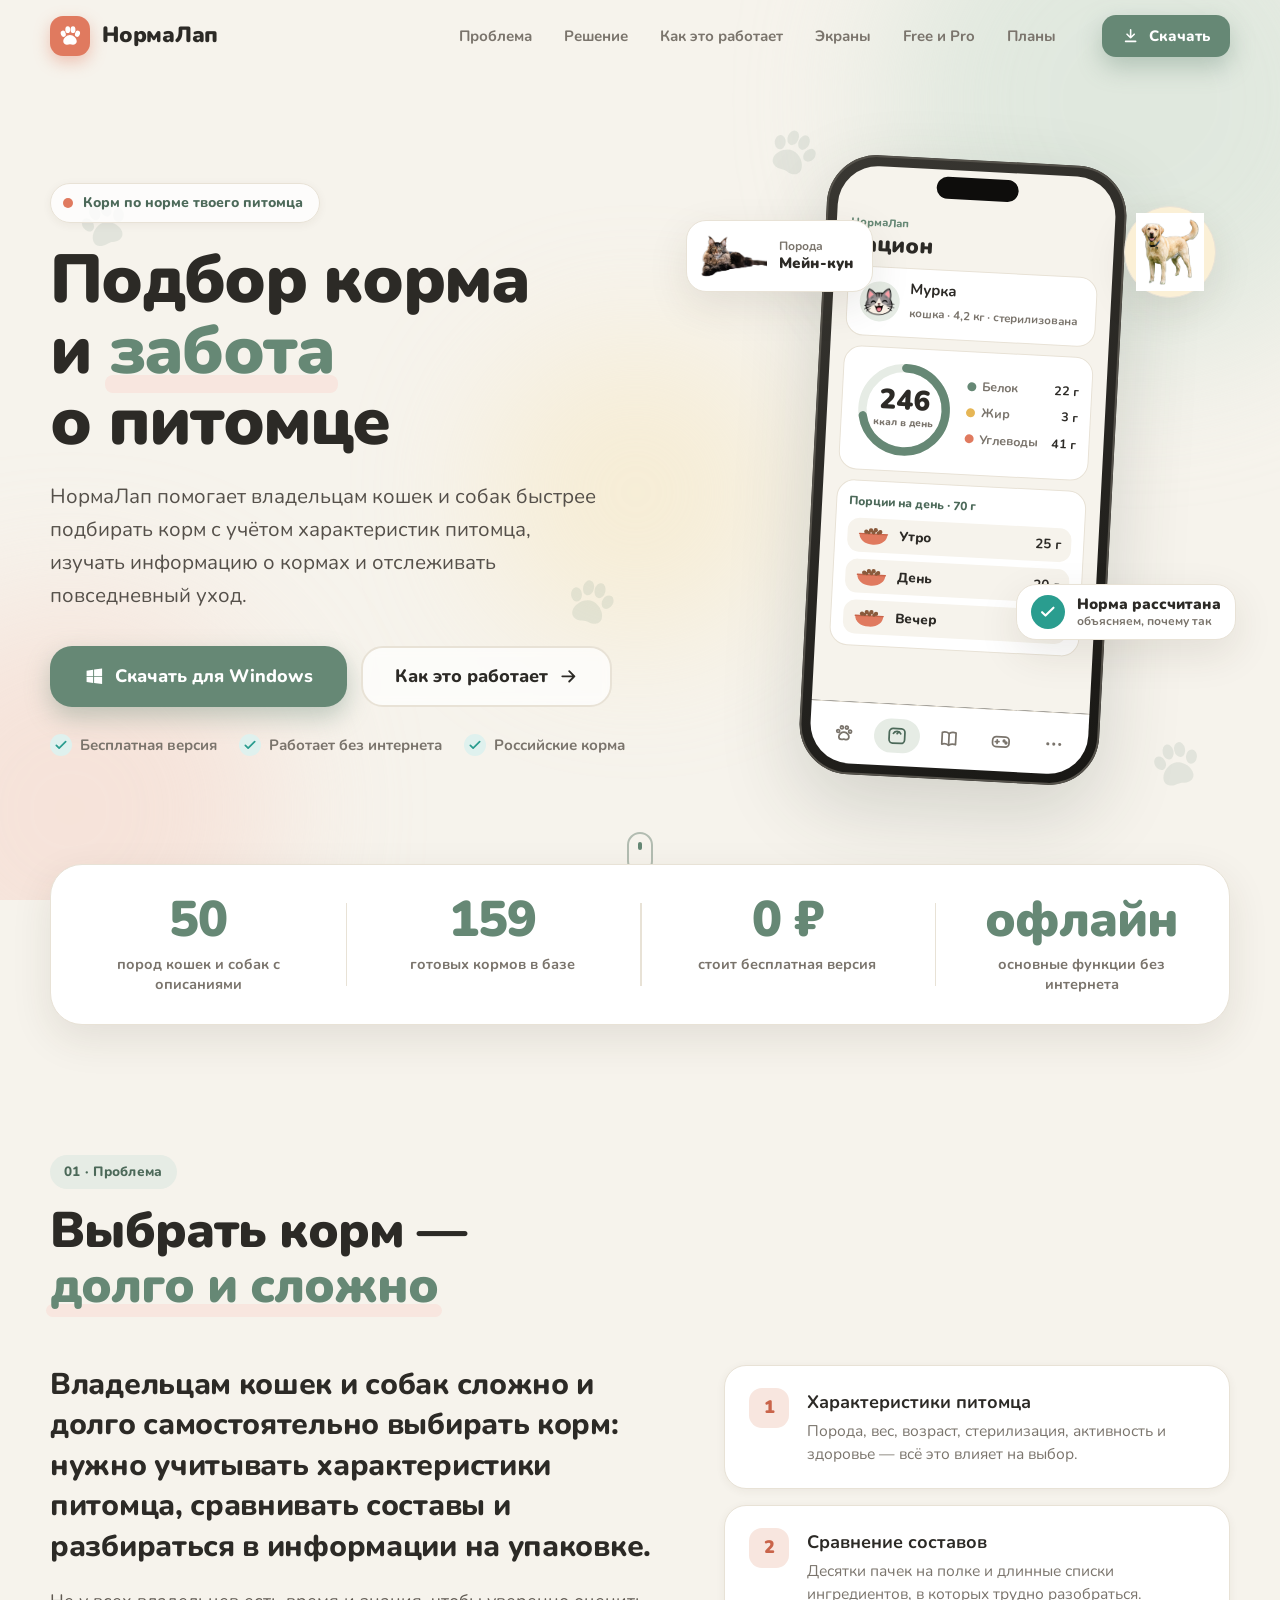
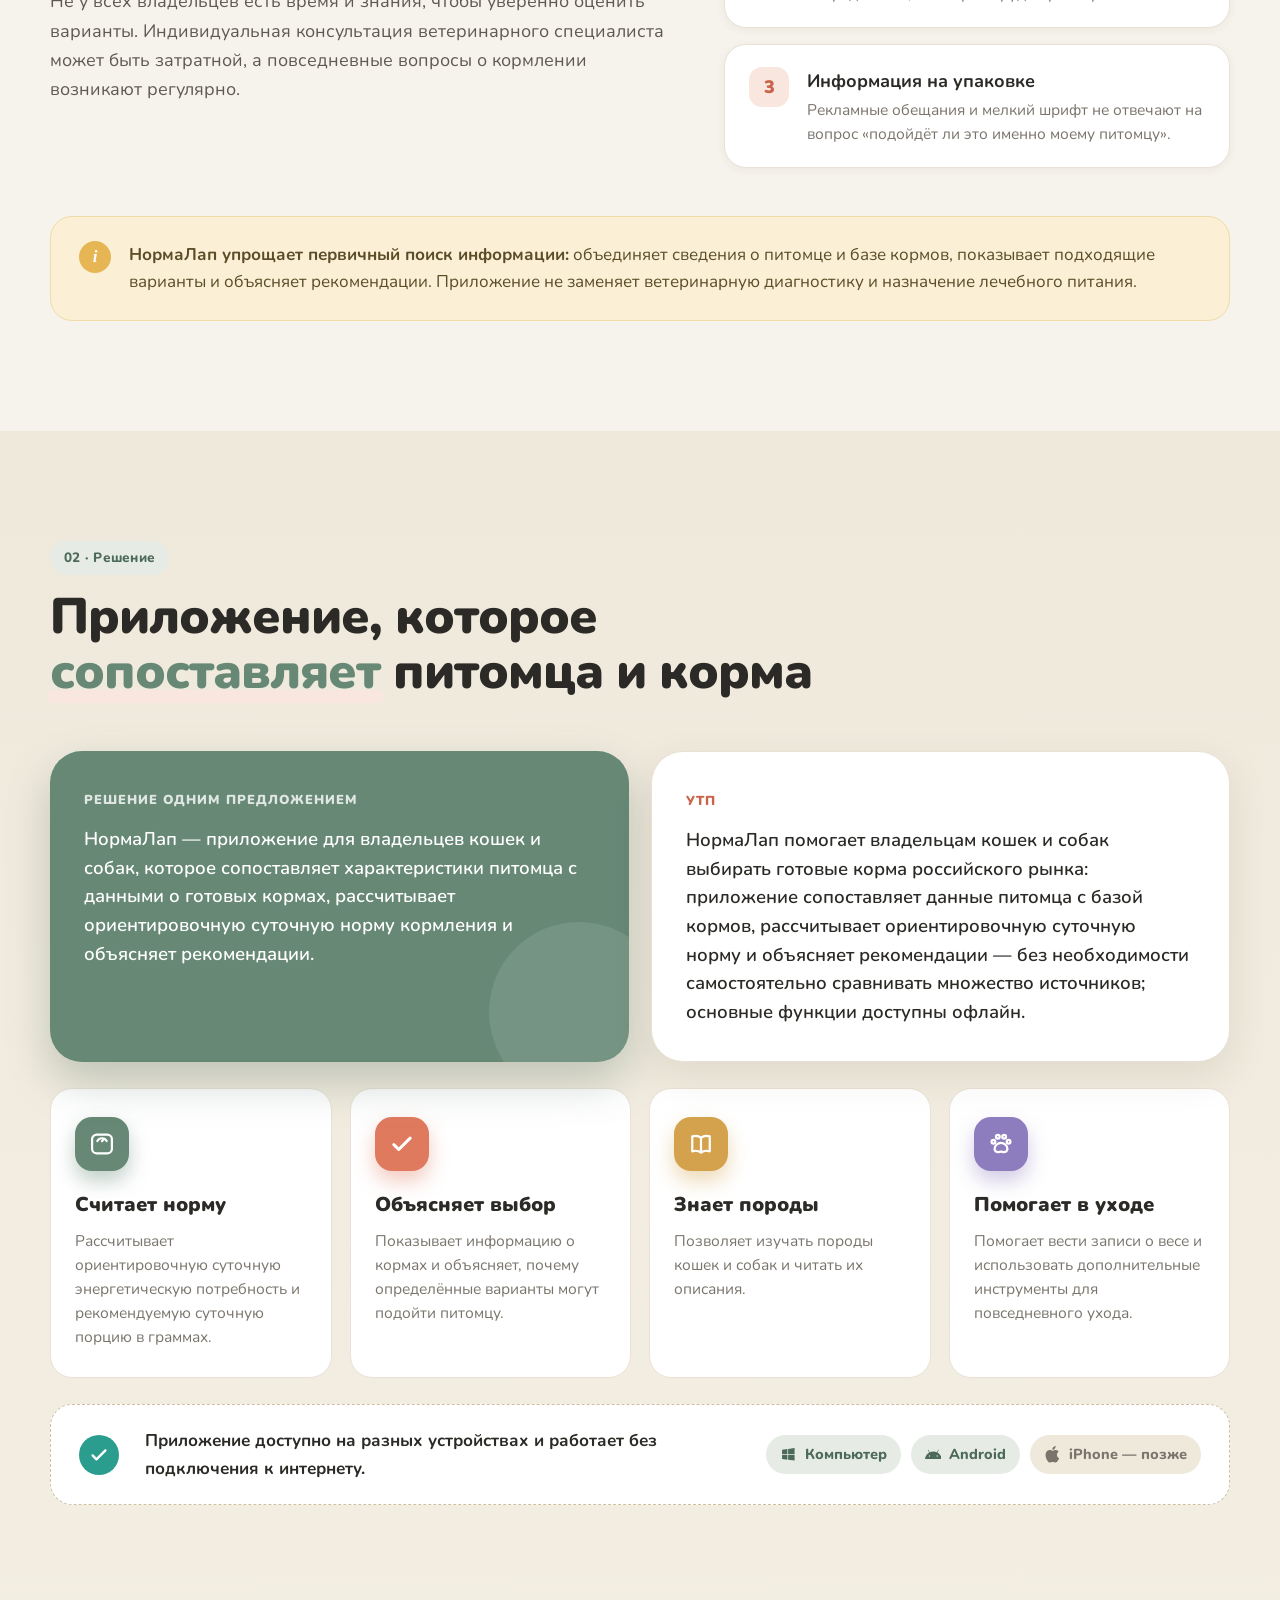
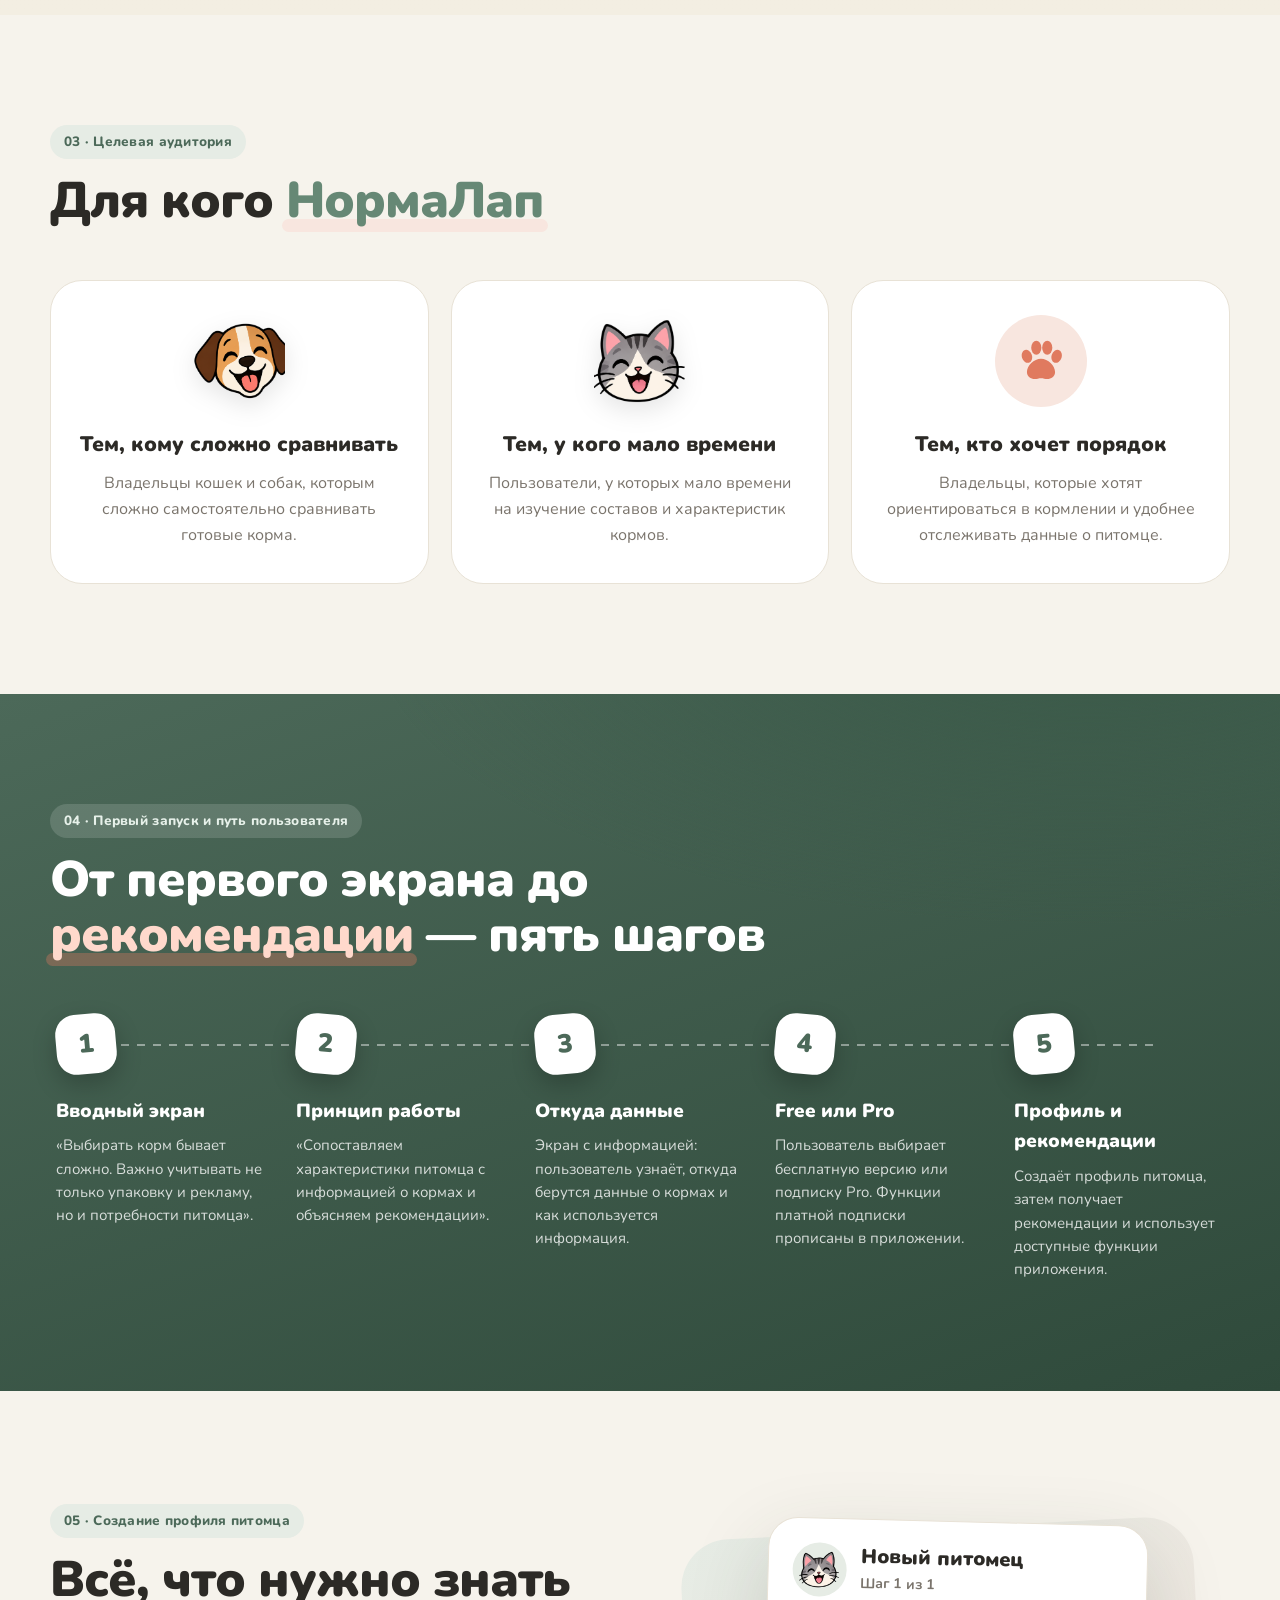
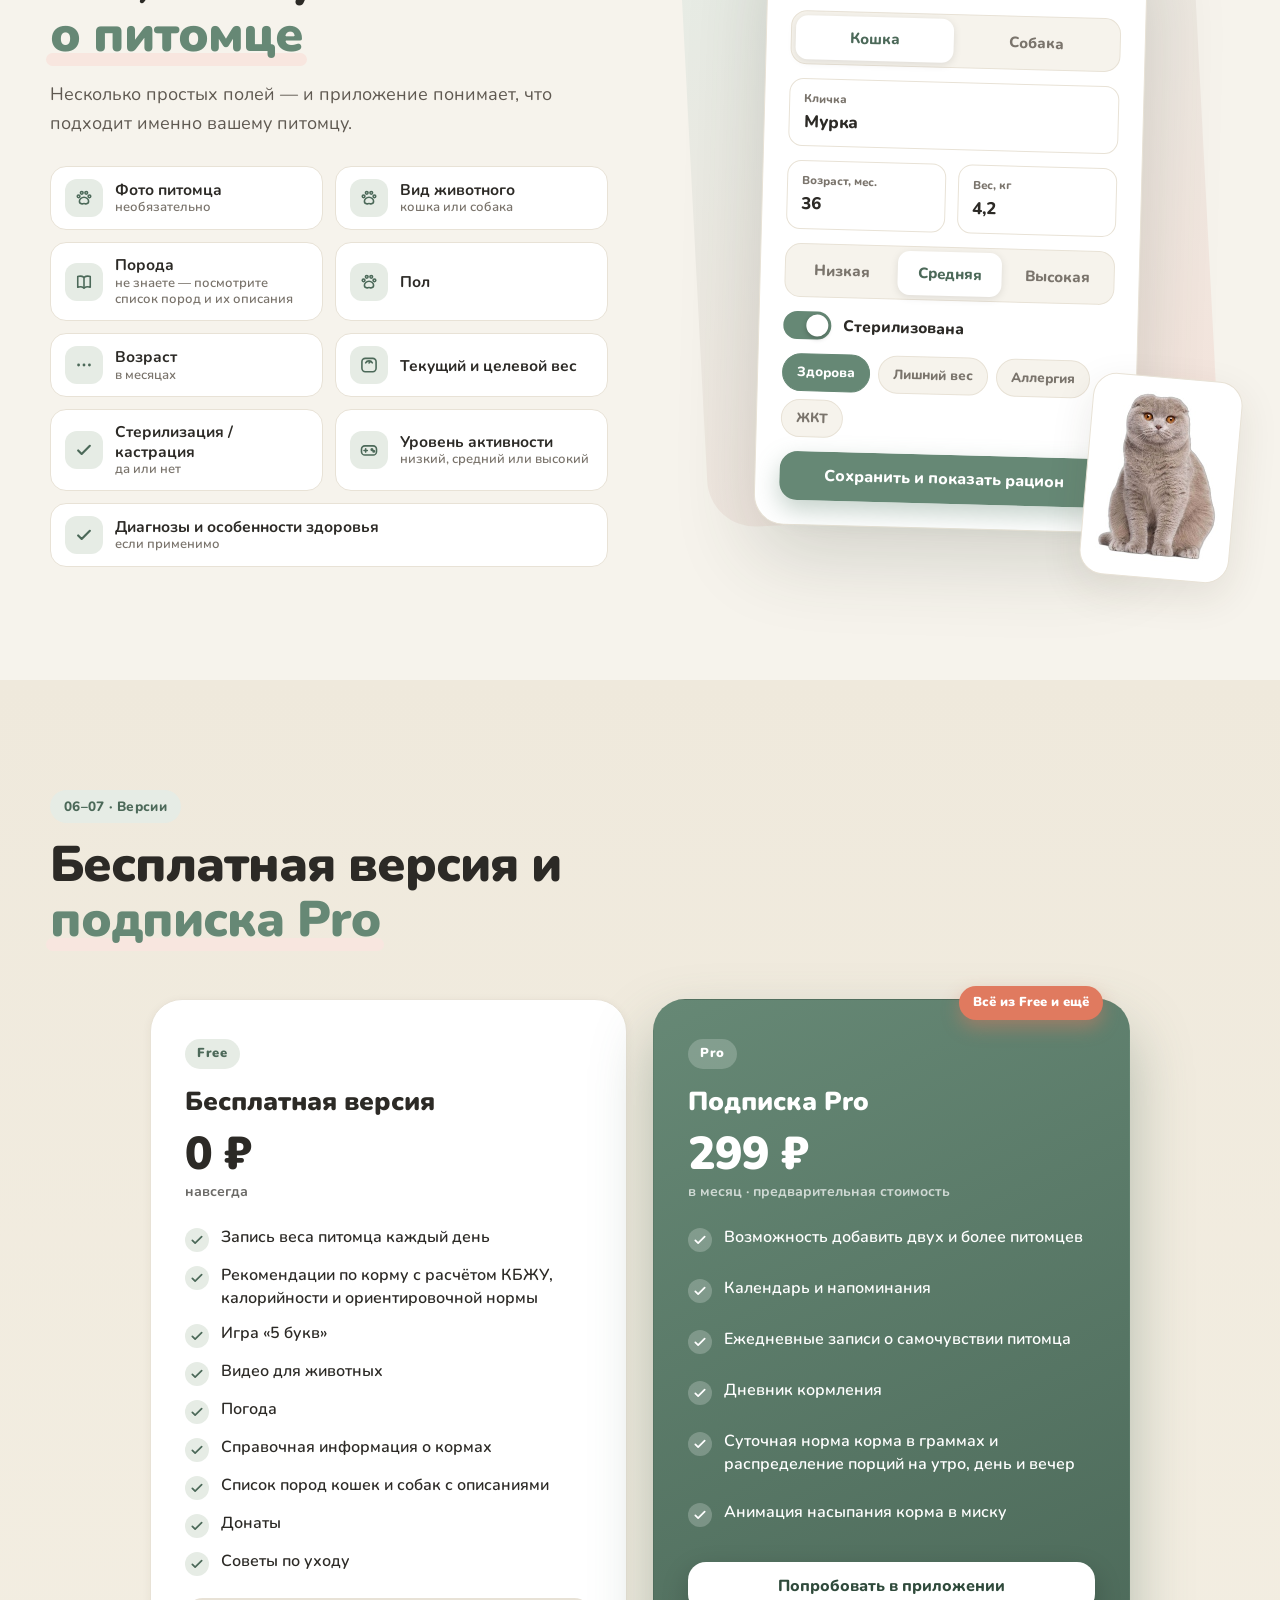
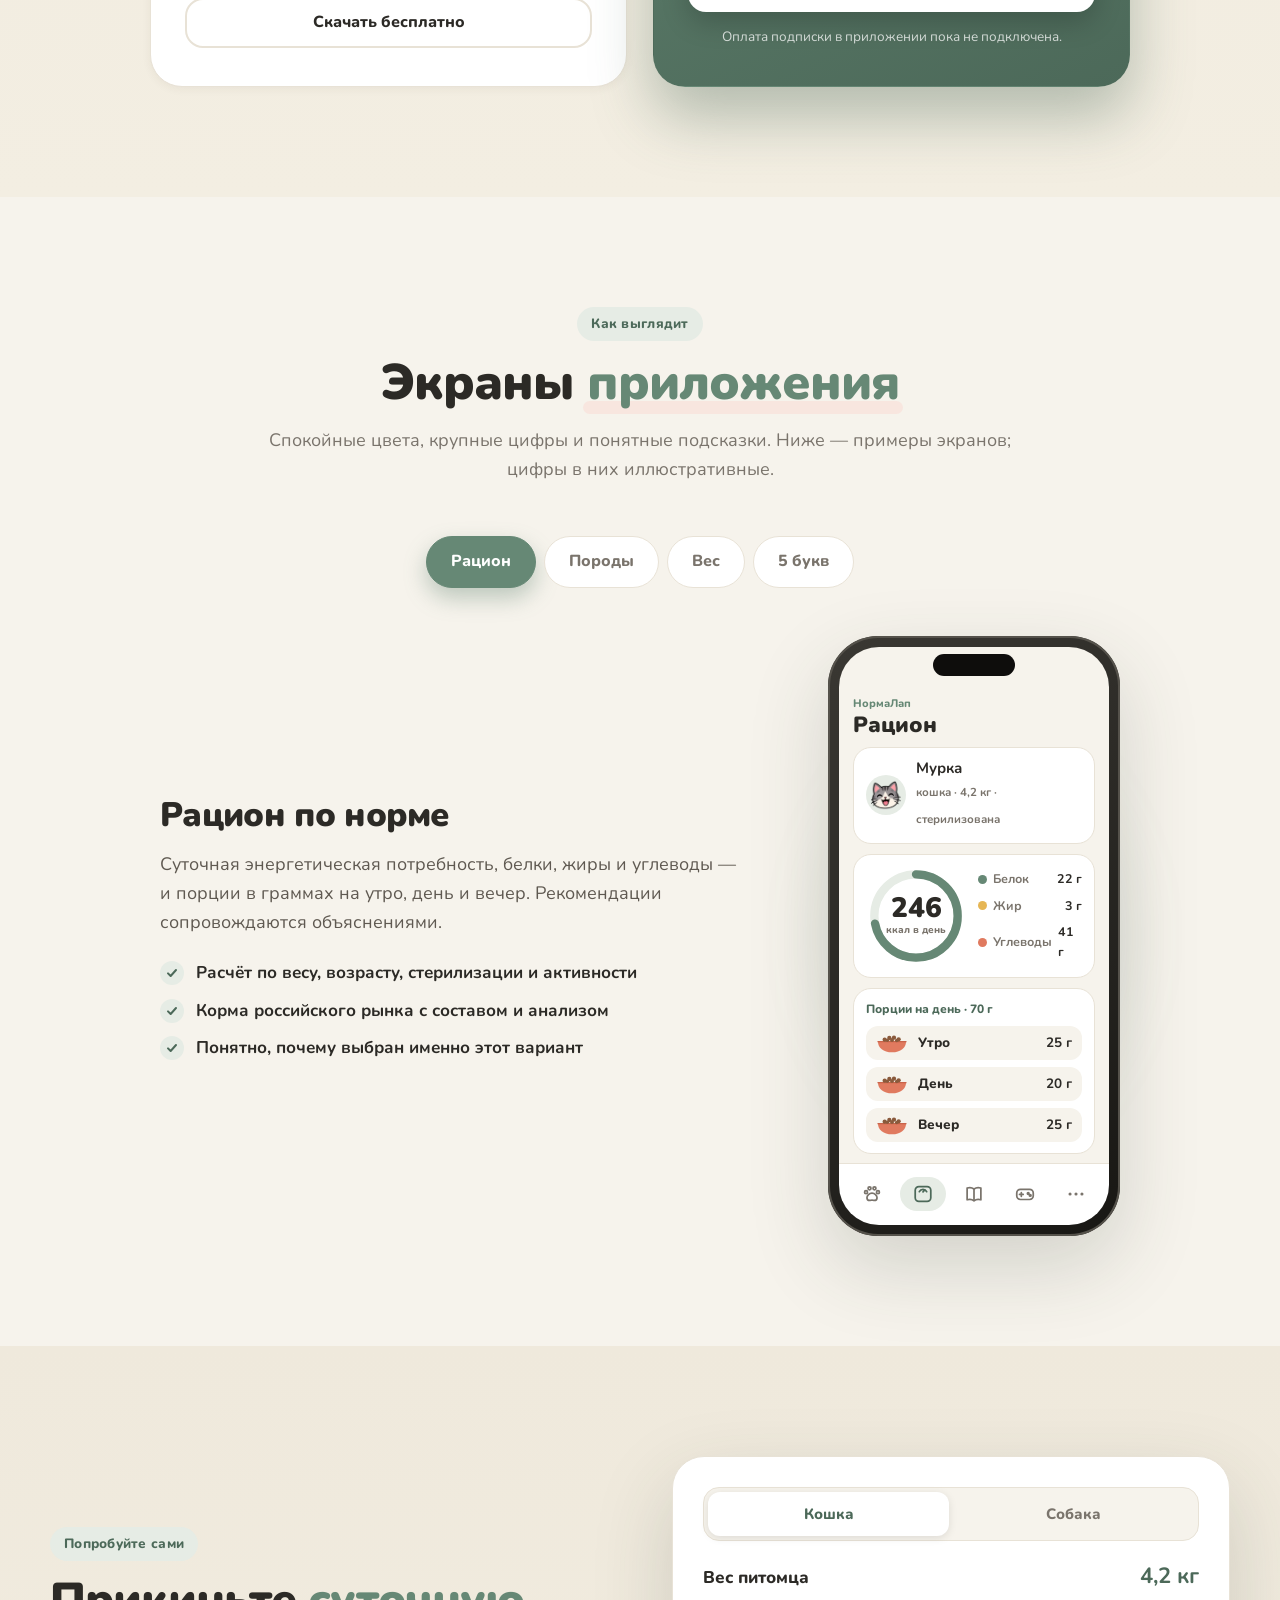
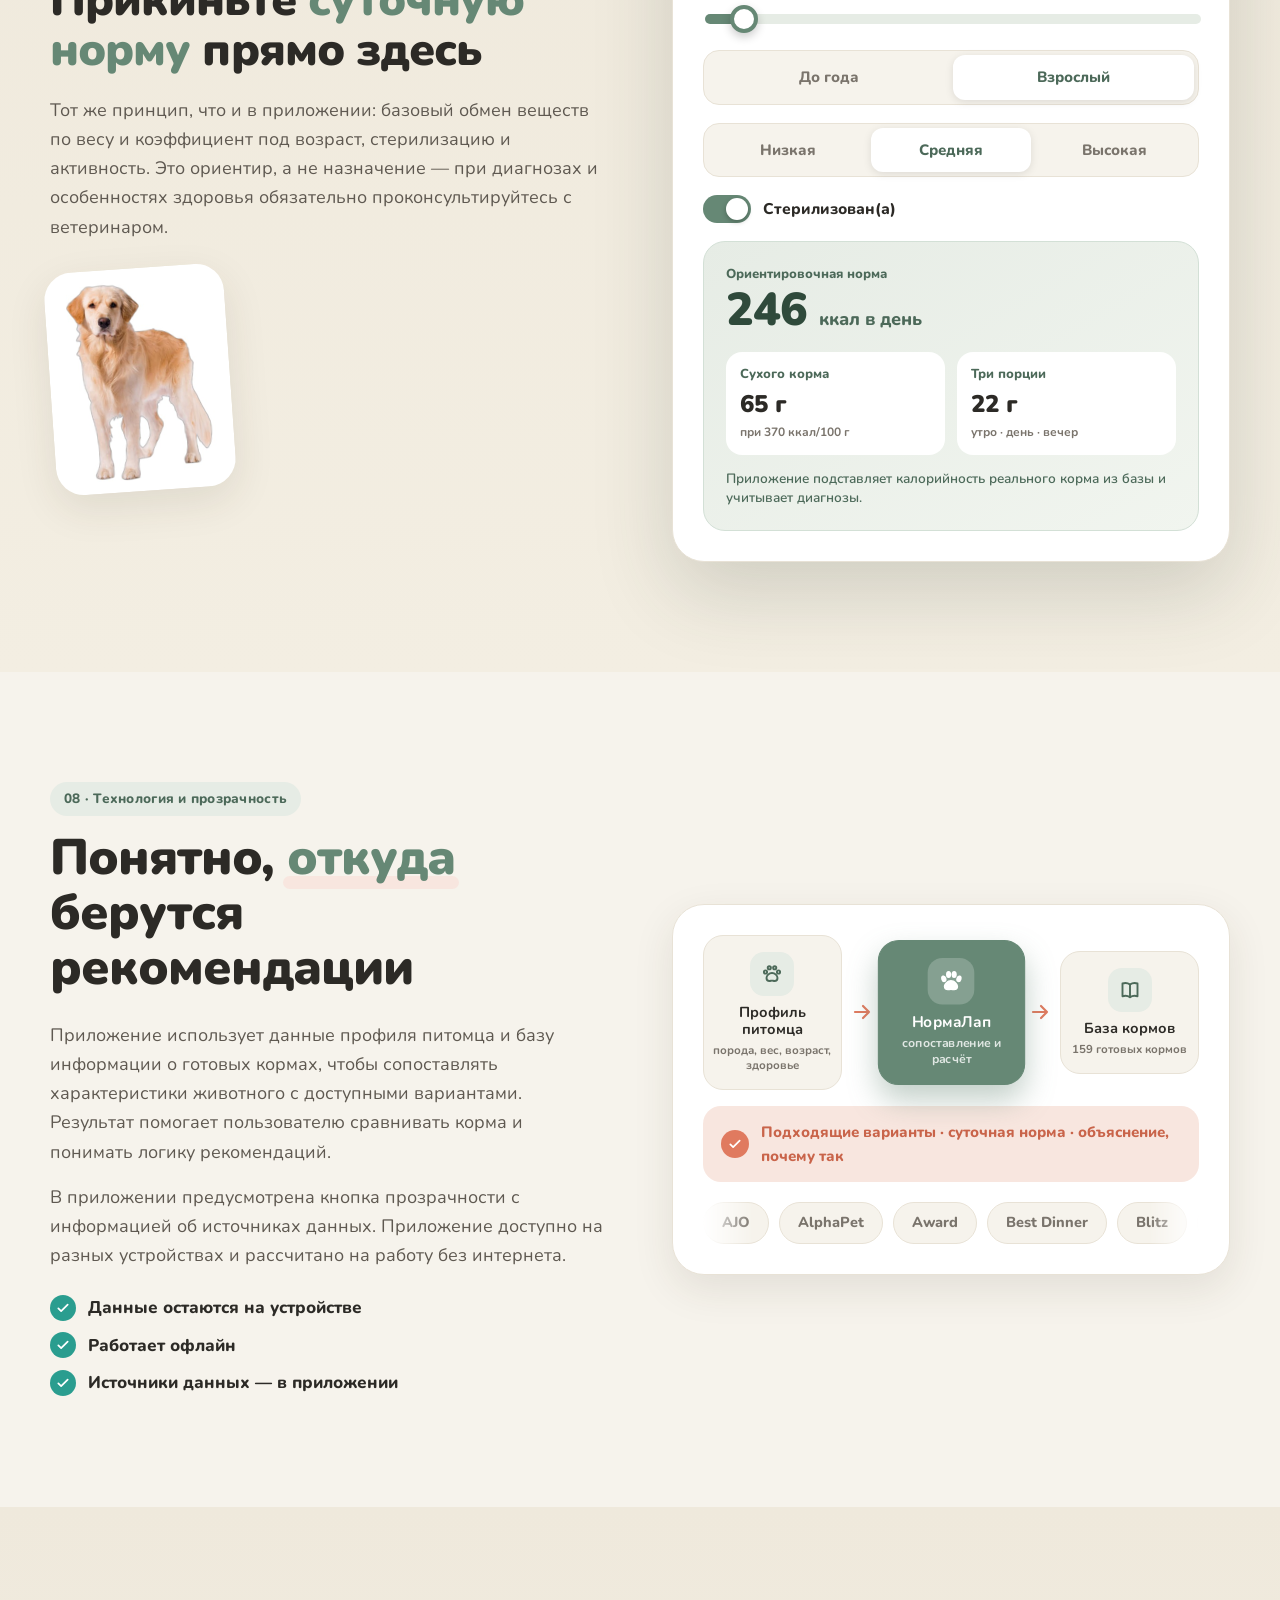
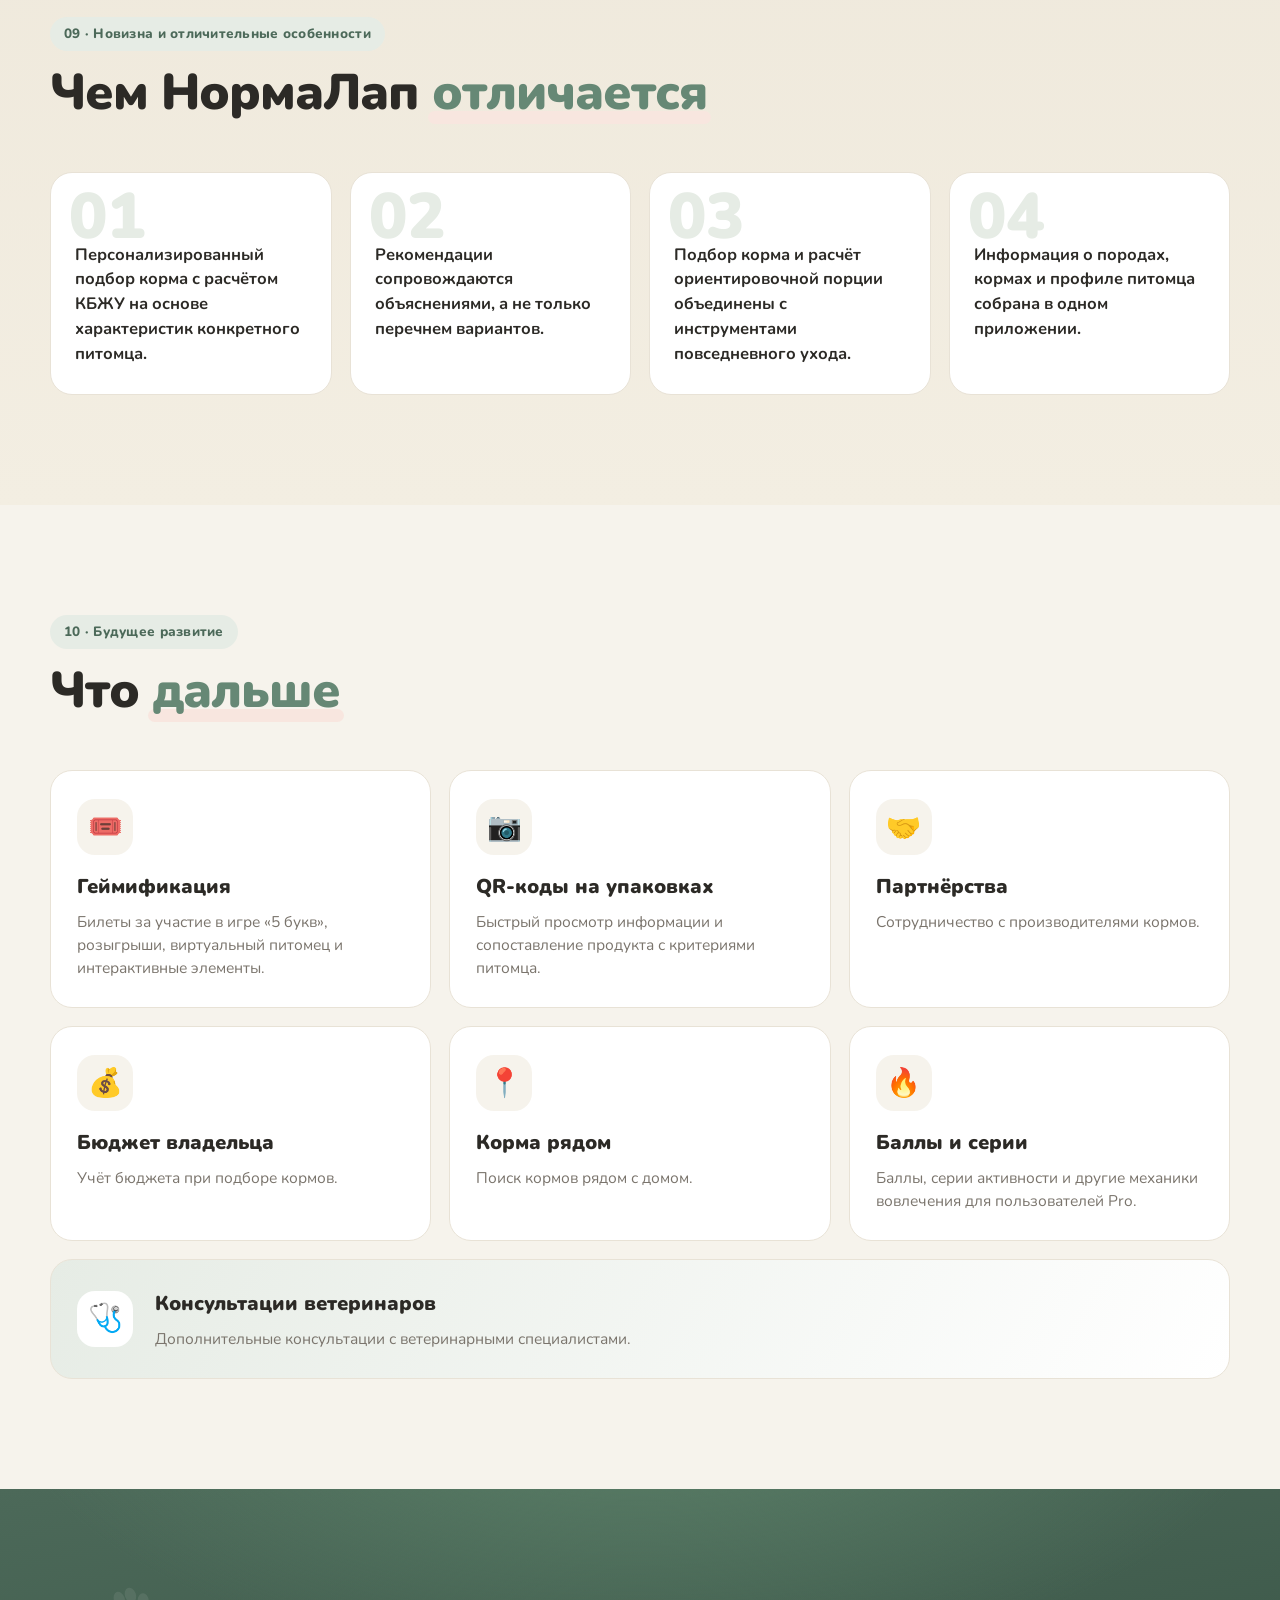
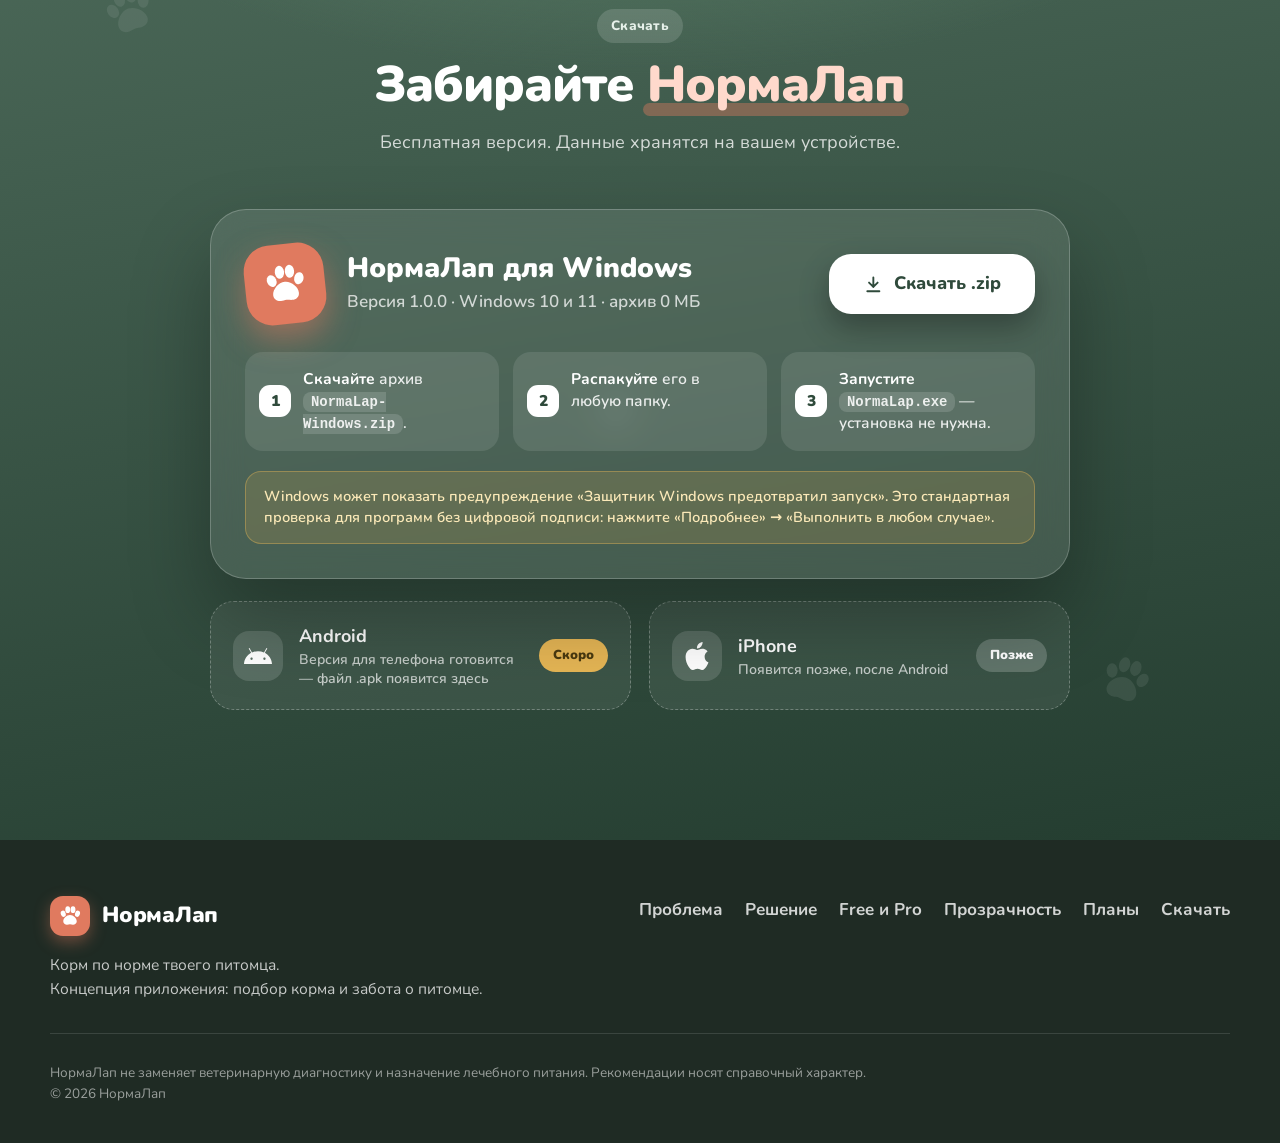
==== site/index.html @ 3c1aecd0 "НормаЛап: приложение и сайт Co-authored-by: Cursor <cursoragent@cursor.com>" ====
<!DOCTYPE html>
<html lang="ru">
<head>
<meta charset="utf-8">
<meta name="viewport" content="width=device-width, initial-scale=1">
<title>НормаЛап — подбор корма и забота о питомце</title>
<meta name="description" content="НормаЛап — приложение для владельцев кошек и собак: подбирает готовый корм под характеристики питомца, считает суточную норму в граммах и объясняет рекомендации. Работает без интернета.">
<meta name="theme-color" content="#F6F3EC">
<meta property="og:title" content="НормаЛап — корм по норме твоего питомца">
<meta property="og:description" content="Подбор корма, расчёт суточной нормы и повседневный уход за кошкой или собакой. Бесплатно, офлайн.">
<meta property="og:type" content="website">
<link rel="icon" href="img/logo.png" type="image/png">
<link rel="preload" href="fonts/Nunito.ttf" as="font" type="font/ttf" crossorigin>
<link rel="stylesheet" href="style.css">
</head>
<body>

<svg width="0" height="0" style="position:absolute" aria-hidden="true">
  <defs>
    <symbol id="paw" viewBox="0 0 64 64">
      <ellipse cx="14" cy="26" rx="6.5" ry="8.5" transform="rotate(-18 14 26)"/>
      <ellipse cx="26" cy="15" rx="6.5" ry="9"/>
      <ellipse cx="40" cy="15" rx="6.5" ry="9"/>
      <ellipse cx="52" cy="26" rx="6.5" ry="8.5" transform="rotate(18 52 26)"/>
      <path d="M32 29c-9 0-18 9-18 17 0 6 5 9 10 9 3 0 5-1 8-1s5 1 8 1c5 0 10-3 10-9 0-8-9-17-18-17z"/>
    </symbol>
    <symbol id="i-pet" viewBox="0 0 24 24"><g fill="none" stroke="currentColor" stroke-width="1.9" stroke-linecap="round" stroke-linejoin="round"><path d="M12 11c-3 0-5.5 2.6-5.5 5 0 2 1.6 3 3 3 1 0 1.6-.4 2.5-.4s1.5.4 2.5.4c1.4 0 3-1 3-3 0-2.4-2.5-5-5.5-5z"/><circle cx="5.5" cy="10" r="1.6"/><circle cx="9.3" cy="5.8" r="1.6"/><circle cx="14.7" cy="5.8" r="1.6"/><circle cx="18.5" cy="10" r="1.6"/></g></symbol>
    <symbol id="i-scale" viewBox="0 0 24 24"><g fill="none" stroke="currentColor" stroke-width="1.9" stroke-linecap="round" stroke-linejoin="round"><rect x="3.5" y="4" width="17" height="16" rx="4"/><path d="M8 9.5a4.5 4.5 0 0 1 8 0"/><path d="M12 9.6l1.6-1.8"/></g></symbol>
    <symbol id="i-book" viewBox="0 0 24 24"><g fill="none" stroke="currentColor" stroke-width="1.9" stroke-linecap="round" stroke-linejoin="round"><path d="M4.5 5.5c2.7-.9 5.3-.6 7.5 1 2.2-1.6 4.8-1.9 7.5-1v12.8c-2.7-.9-5.3-.6-7.5 1-2.2-1.6-4.8-1.9-7.5-1z"/><path d="M12 6.5V19"/></g></symbol>
    <symbol id="i-play" viewBox="0 0 24 24"><g fill="none" stroke="currentColor" stroke-width="1.9" stroke-linecap="round" stroke-linejoin="round"><rect x="3" y="7" width="18" height="11" rx="4"/><path d="M8 10.5v4M6 12.5h4"/><circle cx="15.5" cy="11.5" r=".9" fill="currentColor"/><circle cx="17.7" cy="13.5" r=".9" fill="currentColor"/></g></symbol>
    <symbol id="i-more" viewBox="0 0 24 24"><g fill="currentColor"><circle cx="5.5" cy="12" r="1.7"/><circle cx="12" cy="12" r="1.7"/><circle cx="18.5" cy="12" r="1.7"/></g></symbol>
    <symbol id="i-check" viewBox="0 0 24 24"><path d="M5 12.5l4.2 4.2L19 7" fill="none" stroke="currentColor" stroke-width="2.6" stroke-linecap="round" stroke-linejoin="round"/></symbol>
    <symbol id="i-arrow" viewBox="0 0 24 24"><path d="M5 12h14M13 6l6 6-6 6" fill="none" stroke="currentColor" stroke-width="2.2" stroke-linecap="round" stroke-linejoin="round"/></symbol>
    <symbol id="i-down" viewBox="0 0 24 24"><path d="M12 4v11m0 0l-5-5m5 5l5-5M5 20h14" fill="none" stroke="currentColor" stroke-width="2.2" stroke-linecap="round" stroke-linejoin="round"/></symbol>
    <symbol id="i-win" viewBox="0 0 24 24"><path fill="currentColor" d="M3 5.4l7.6-1v7.1H3zM11.7 4.2L21 3v8.5h-9.3zM3 12.6h7.6v7.1L3 18.6zM11.7 12.6H21V21l-9.3-1.3z"/></symbol>
    <symbol id="i-android" viewBox="0 0 24 24"><path fill="currentColor" d="M17.523 15.3414c-.5511 0-.9993-.4486-.9993-.9997s.4482-.9993.9993-.9993c.5511 0 .9993.4482.9993.9993.0004.5511-.4482.9997-.9993.9997m-11.046 0c-.5511 0-.9993-.4486-.9993-.9997s.4482-.9993.9993-.9993c.5511 0 .9993.4482.9993.9993 0 .5511-.4482.9997-.9993.9997m11.4045-6.02l1.9973-3.4592a.416.416 0 00-.1521-.5676.416.416 0 00-.5676.1521l-2.0223 3.503C15.5902 8.2439 13.8533 7.8508 12 7.8508s-3.5902.3931-5.1367 1.0989L4.841 5.4467a.4161.4161 0 00-.5677-.1521.4157.4157 0 00-.1521.5676l1.9973 3.4592C2.6889 11.1867.3432 14.6589 0 18.761h24c-.3435-4.1021-2.6892-7.5743-6.1185-9.4396"/></symbol>
    <symbol id="i-apple" viewBox="0 0 24 24"><path fill="currentColor" d="M12.152 6.896c-.948 0-2.415-1.078-3.96-1.04-2.04.027-3.91 1.183-4.961 3.014-2.117 3.675-.546 9.103 1.519 12.09 1.013 1.454 2.208 3.09 3.792 3.039 1.52-.065 2.09-.987 3.935-.987 1.831 0 2.35.987 3.96.948 1.637-.026 2.676-1.48 3.676-2.948 1.156-1.688 1.636-3.325 1.662-3.415-.039-.013-3.182-1.221-3.22-4.857-.026-3.04 2.48-4.494 2.597-4.559-1.429-2.09-3.623-2.324-4.39-2.376-2-.156-3.675 1.09-4.61 1.09zM15.53 3.83c.843-1.012 1.4-2.427 1.245-3.83-1.207.052-2.662.805-3.532 1.818-.78.896-1.454 2.338-1.273 3.714 1.338.104 2.715-.688 3.559-1.701"/></symbol>
    <symbol id="bowl" viewBox="0 0 48 32">
      <path d="M3 14h42c0 9-8 16-21 16S3 23 3 14z" fill="#E07A5F"/>
      <path d="M3 14h42" stroke="#C9644A" stroke-width="2" stroke-linecap="round"/>
      <g fill="#8A5A3C"><circle cx="13" cy="11" r="3.2"/><circle cx="20" cy="8.5" r="3.2"/><circle cx="27" cy="8" r="3.2"/><circle cx="34" cy="10.5" r="3.2"/><circle cx="24" cy="11.5" r="3"/><circle cx="17" cy="12" r="2.6"/><circle cx="31" cy="12.2" r="2.6"/></g>
    </symbol>
  </defs>
</svg>

<!-- ============ NAV ============ -->
<header class="nav" id="top">
  <div class="wrap nav__in">
    <a href="#top" class="brand" aria-label="НормаЛап — на главную">
      <span class="brand__logo"><svg><use href="#paw"/></svg></span>
      <span class="brand__name">НормаЛап</span>
    </a>
    <nav class="nav__links" id="navLinks" aria-label="Разделы сайта">
      <a href="#problem">Проблема</a>
      <a href="#solution">Решение</a>
      <a href="#how">Как это работает</a>
      <a href="#screens">Экраны</a>
      <a href="#pricing">Free и Pro</a>
      <a href="#roadmap">Планы</a>
      <a href="#download" class="nav__cta-mobile">Скачать</a>
    </nav>
    <a href="#download" class="btn btn--primary btn--sm nav__cta"><svg class="ic"><use href="#i-down"/></svg>Скачать</a>
    <button class="burger" id="burger" aria-label="Открыть меню" aria-expanded="false"><span></span><span></span><span></span></button>
  </div>
</header>

<main>

<!-- ============ HERO ============ -->
<section class="hero">
  <div class="hero__bg" aria-hidden="true">
    <span class="blob blob--a"></span><span class="blob blob--b"></span><span class="blob blob--c"></span>
    <svg class="float paw p1"><use href="#paw"/></svg>
    <svg class="float paw p2"><use href="#paw"/></svg>
    <svg class="float paw p3"><use href="#paw"/></svg>
    <svg class="float paw p4"><use href="#paw"/></svg>
  </div>
  <div class="wrap hero__in">
    <div class="hero__copy">
      <p class="eyebrow reveal"><span class="dot"></span>Корм по норме твоего питомца</p>
      <h1 class="reveal" style="--d:.05s">Подбор корма и&nbsp;<em>забота</em> о&nbsp;питомце</h1>
      <p class="lead reveal" style="--d:.1s">НормаЛап помогает владельцам кошек и собак быстрее подбирать корм с учётом характеристик питомца, изучать информацию о кормах и отслеживать повседневный уход.</p>
      <div class="hero__cta reveal" style="--d:.15s">
        <a href="#download" class="btn btn--primary btn--lg"><svg class="ic"><use href="#i-win"/></svg>Скачать для Windows</a>
        <a href="#how" class="btn btn--ghost btn--lg">Как это работает<svg class="ic"><use href="#i-arrow"/></svg></a>
      </div>
      <ul class="hero__chips reveal" style="--d:.2s">
        <li><svg class="ic"><use href="#i-check"/></svg>Бесплатная версия</li>
        <li><svg class="ic"><use href="#i-check"/></svg>Работает без интернета</li>
        <li><svg class="ic"><use href="#i-check"/></svg>Российские корма</li>
      </ul>
    </div>

    <div class="hero__visual reveal" style="--d:.1s">
      <div class="phone phone--hero" aria-label="Экран приложения: рацион питомца">
        <div class="phone__notch"></div>
        <div class="phone__screen">
          <div class="app-head"><small>НормаЛап</small><b>Рацион</b></div>
          <div class="app-card app-card--pet">
            <span class="avatar"><img src="img/face_cat_happy.png" alt=""></span>
            <div><b>Мурка</b><small>кошка · 4,2 кг · стерилизована</small></div>
          </div>
          <div class="app-card app-card--kcal">
            <div class="ring" style="--p:.72">
              <svg viewBox="0 0 120 120"><circle class="ring__bg" cx="60" cy="60" r="50"/><circle class="ring__fg" cx="60" cy="60" r="50"/></svg>
              <div class="ring__txt"><b>246</b><small>ккал в день</small></div>
            </div>
            <div class="macros">
              <span><i style="--c:#668875"></i>Белок <b>22 г</b></span>
              <span><i style="--c:#E6B655"></i>Жир <b>3 г</b></span>
              <span><i style="--c:#E07A5F"></i>Углеводы <b>41 г</b></span>
            </div>
          </div>
          <div class="app-card app-card--meals">
            <div class="meals__title">Порции на день · 70 г</div>
            <div class="meal"><svg class="bowl-ic"><use href="#bowl"/></svg><span>Утро</span><b>25 г</b></div>
            <div class="meal"><svg class="bowl-ic"><use href="#bowl"/></svg><span>День</span><b>20 г</b></div>
            <div class="meal"><svg class="bowl-ic"><use href="#bowl"/></svg><span>Вечер</span><b>25 г</b></div>
          </div>
        </div>
        <div class="app-nav">
          <span><svg><use href="#i-pet"/></svg></span>
          <span class="on"><svg><use href="#i-scale"/></svg></span>
          <span><svg><use href="#i-book"/></svg></span>
          <span><svg><use href="#i-play"/></svg></span>
          <span><svg><use href="#i-more"/></svg></span>
        </div>
      </div>

      <div class="float-card fc-breed">
        <img src="img/cat-24.jpg" alt="Мейн-кун">
        <div><small>Порода</small><b>Мейн-кун</b></div>
      </div>
      <div class="float-card fc-ok">
        <span class="ok"><svg class="ic"><use href="#i-check"/></svg></span>
        <div><b>Норма рассчитана</b><small>объясняем, почему так</small></div>
      </div>
      <div class="float-card fc-dog">
        <img src="img/dog-08.png" alt="Лабрадор">
      </div>
    </div>
  </div>
  <a href="#problem" class="scroll-hint" aria-label="Прокрутить вниз"><span></span></a>
</section>

<!-- ============ STATS ============ -->
<section class="stats">
  <div class="wrap stats__grid">
    <div class="stat reveal"><b data-count="50">50</b><span>пород кошек и собак с описаниями</span></div>
    <div class="stat reveal" style="--d:.06s"><b data-count="159">159</b><span>готовых кормов в базе</span></div>
    <div class="stat reveal" style="--d:.12s"><b data-count="0" data-suffix=" ₽">0 ₽</b><span>стоит бесплатная версия</span></div>
    <div class="stat reveal" style="--d:.18s"><b>офлайн</b><span>основные функции без интернета</span></div>
  </div>
</section>

<!-- ============ 1. PROBLEM ============ -->
<section class="section" id="problem">
  <div class="wrap">
    <header class="section__head reveal">
      <span class="kicker">01 · Проблема</span>
      <h2>Выбрать корм — <em>долго и сложно</em></h2>
    </header>
    <div class="problem">
      <div class="problem__text reveal">
        <p class="big">Владельцам кошек и собак сложно и долго самостоятельно выбирать корм: нужно учитывать характеристики питомца, сравнивать составы и разбираться в информации на упаковке.</p>
        <p>Не у всех владельцев есть время и знания, чтобы уверенно оценить варианты. Индивидуальная консультация ветеринарного специалиста может быть затратной, а повседневные вопросы о кормлении возникают регулярно.</p>
      </div>
      <ul class="pains">
        <li class="pain reveal"><span class="pain__n">1</span><div><b>Характеристики питомца</b><p>Порода, вес, возраст, стерилизация, активность и здоровье — всё это влияет на выбор.</p></div></li>
        <li class="pain reveal" style="--d:.07s"><span class="pain__n">2</span><div><b>Сравнение составов</b><p>Десятки пачек на полке и длинные списки ингредиентов, в которых трудно разобраться.</p></div></li>
        <li class="pain reveal" style="--d:.14s"><span class="pain__n">3</span><div><b>Информация на упаковке</b><p>Рекламные обещания и мелкий шрифт не отвечают на вопрос «подойдёт ли это именно моему питомцу».</p></div></li>
      </ul>
    </div>
    <div class="note reveal">
      <span class="note__ic">i</span>
      <p><b>НормаЛап упрощает первичный поиск информации:</b> объединяет сведения о питомце и базе кормов, показывает подходящие варианты и объясняет рекомендации. Приложение не заменяет ветеринарную диагностику и назначение лечебного питания.</p>
    </div>
  </div>
</section>

<!-- ============ 2. SOLUTION ============ -->
<section class="section section--tint" id="solution">
  <div class="wrap">
    <header class="section__head reveal">
      <span class="kicker">02 · Решение</span>
      <h2>Приложение, которое <em>сопоставляет</em> питомца и корма</h2>
    </header>

    <div class="solution reveal">
      <div class="solution__one">
        <small>Решение одним предложением</small>
        <p>НормаЛап — приложение для владельцев кошек и собак, которое сопоставляет характеристики питомца с данными о готовых кормах, рассчитывает ориентировочную суточную норму кормления и объясняет рекомендации.</p>
      </div>
      <div class="solution__usp">
        <small>УТП</small>
        <p>НормаЛап помогает владельцам кошек и собак выбирать готовые корма российского рынка: приложение сопоставляет данные питомца с базой кормов, рассчитывает ориентировочную суточную норму и объясняет рекомендации — без необходимости самостоятельно сравнивать множество источников; основные функции доступны офлайн.</p>
      </div>
    </div>

    <div class="features">
      <article class="feature reveal">
        <span class="feature__ic" style="--c:#668875"><svg><use href="#i-scale"/></svg></span>
        <h3>Считает норму</h3>
        <p>Рассчитывает ориентировочную суточную энергетическую потребность и рекомендуемую суточную порцию в граммах.</p>
      </article>
      <article class="feature reveal" style="--d:.06s">
        <span class="feature__ic" style="--c:#E07A5F"><svg><use href="#i-check"/></svg></span>
        <h3>Объясняет выбор</h3>
        <p>Показывает информацию о кормах и объясняет, почему определённые варианты могут подойти питомцу.</p>
      </article>
      <article class="feature reveal" style="--d:.12s">
        <span class="feature__ic" style="--c:#D4A24C"><svg><use href="#i-book"/></svg></span>
        <h3>Знает породы</h3>
        <p>Позволяет изучать породы кошек и собак и читать их описания.</p>
      </article>
      <article class="feature reveal" style="--d:.18s">
        <span class="feature__ic" style="--c:#8E7DBE"><svg><use href="#i-pet"/></svg></span>
        <h3>Помогает в уходе</h3>
        <p>Помогает вести записи о весе и использовать дополнительные инструменты для повседневного ухода.</p>
      </article>
    </div>

    <div class="devices reveal">
      <div class="devices__ic"><svg><use href="#i-check"/></svg></div>
      <p><b>Приложение доступно на разных устройствах и работает без подключения к интернету.</b></p>
      <div class="devices__list"><span><svg class="ic"><use href="#i-win"/></svg>Компьютер</span><span><svg class="ic"><use href="#i-android"/></svg>Android</span><span class="soon"><svg class="ic"><use href="#i-apple"/></svg>iPhone — позже</span></div>
    </div>
  </div>
</section>

<!-- ============ AUDIENCE ============ -->
<section class="section">
  <div class="wrap">
    <header class="section__head reveal">
      <span class="kicker">03 · Целевая аудитория</span>
      <h2>Для кого <em>НормаЛап</em></h2>
    </header>
    <div class="audience">
      <article class="aud reveal">
        <img src="img/face_dog_happy.png" alt="">
        <h3>Тем, кому сложно сравнивать</h3>
        <p>Владельцы кошек и собак, которым сложно самостоятельно сравнивать готовые корма.</p>
      </article>
      <article class="aud reveal" style="--d:.07s">
        <img src="img/face_cat_happy.png" alt="">
        <h3>Тем, у кого мало времени</h3>
        <p>Пользователи, у которых мало времени на изучение составов и характеристик кормов.</p>
      </article>
      <article class="aud reveal" style="--d:.14s">
        <span class="aud__paw"><svg><use href="#paw"/></svg></span>
        <h3>Тем, кто хочет порядок</h3>
        <p>Владельцы, которые хотят ориентироваться в кормлении и удобнее отслеживать данные о питомце.</p>
      </article>
    </div>
  </div>
</section>

<!-- ============ 4. HOW ============ -->
<section class="section section--dark" id="how">
  <div class="wrap">
    <header class="section__head section__head--light reveal">
      <span class="kicker">04 · Первый запуск и путь пользователя</span>
      <h2>От первого экрана до <em>рекомендации</em> — пять шагов</h2>
    </header>
    <ol class="steps">
      <li class="step reveal">
        <span class="step__n">1</span>
        <h3>Вводный экран</h3>
        <p>«Выбирать корм бывает сложно. Важно учитывать не только упаковку и рекламу, но и потребности питомца».</p>
      </li>
      <li class="step reveal" style="--d:.07s">
        <span class="step__n">2</span>
        <h3>Принцип работы</h3>
        <p>«Сопоставляем характеристики питомца с информацией о кормах и объясняем рекомендации».</p>
      </li>
      <li class="step reveal" style="--d:.14s">
        <span class="step__n">3</span>
        <h3>Откуда данные</h3>
        <p>Экран с информацией: пользователь узнаёт, откуда берутся данные о кормах и как используется информация.</p>
      </li>
      <li class="step reveal" style="--d:.21s">
        <span class="step__n">4</span>
        <h3>Free или Pro</h3>
        <p>Пользователь выбирает бесплатную версию или подписку Pro. Функции платной подписки прописаны в приложении.</p>
      </li>
      <li class="step reveal" style="--d:.28s">
        <span class="step__n">5</span>
        <h3>Профиль и рекомендации</h3>
        <p>Создаёт профиль питомца, затем получает рекомендации и использует доступные функции приложения.</p>
      </li>
    </ol>
  </div>
</section>

<!-- ============ 5. PROFILE ============ -->
<section class="section">
  <div class="wrap profile">
    <div class="profile__copy">
      <header class="section__head reveal">
        <span class="kicker">05 · Создание профиля питомца</span>
        <h2>Всё, что нужно знать <em>о питомце</em></h2>
      </header>
      <p class="reveal">Несколько простых полей — и приложение понимает, что подходит именно вашему питомцу.</p>
      <ul class="fields">
        <li class="reveal"><span class="fld"><svg><use href="#i-pet"/></svg></span><div><b>Фото питомца</b><small>необязательно</small></div></li>
        <li class="reveal" style="--d:.04s"><span class="fld"><svg><use href="#i-pet"/></svg></span><div><b>Вид животного</b><small>кошка или собака</small></div></li>
        <li class="reveal" style="--d:.08s"><span class="fld"><svg><use href="#i-book"/></svg></span><div><b>Порода</b><small>не знаете — посмотрите список пород и их описания</small></div></li>
        <li class="reveal" style="--d:.12s"><span class="fld"><svg><use href="#i-pet"/></svg></span><div><b>Пол</b></div></li>
        <li class="reveal" style="--d:.16s"><span class="fld"><svg><use href="#i-more"/></svg></span><div><b>Возраст</b><small>в месяцах</small></div></li>
        <li class="reveal" style="--d:.2s"><span class="fld"><svg><use href="#i-scale"/></svg></span><div><b>Текущий и целевой вес</b></div></li>
        <li class="reveal" style="--d:.24s"><span class="fld"><svg><use href="#i-check"/></svg></span><div><b>Стерилизация / кастрация</b><small>да или нет</small></div></li>
        <li class="reveal" style="--d:.28s"><span class="fld"><svg><use href="#i-play"/></svg></span><div><b>Уровень активности</b><small>низкий, средний или высокий</small></div></li>
        <li class="reveal" style="--d:.32s"><span class="fld"><svg><use href="#i-check"/></svg></span><div><b>Диагнозы и особенности здоровья</b><small>если применимо</small></div></li>
      </ul>
    </div>
    <div class="profile__visual reveal">
      <div class="form-card">
        <div class="form-card__top">
          <span class="avatar avatar--lg"><img src="img/face_cat_happy.png" alt=""></span>
          <div><b>Новый питомец</b><small>Шаг 1 из 1</small></div>
        </div>
        <div class="seg"><span class="on">Кошка</span><span>Собака</span></div>
        <div class="input"><small>Кличка</small><b>Мурка</b></div>
        <div class="row2">
          <div class="input"><small>Возраст, мес.</small><b>36</b></div>
          <div class="input"><small>Вес, кг</small><b>4,2</b></div>
        </div>
        <div class="seg seg--3"><span>Низкая</span><span class="on">Средняя</span><span>Высокая</span></div>
        <label class="switch"><i class="on"></i>Стерилизована</label>
        <div class="chips-row"><span class="chip on">Здорова</span><span class="chip">Лишний вес</span><span class="chip">Аллергия</span><span class="chip">ЖКТ</span></div>
        <div class="btn btn--primary btn--block">Сохранить и показать рацион</div>
      </div>
      <img class="profile__cat" src="img/cat-23.jpg" alt="Скоттиш-фолд">
    </div>
  </div>
</section>

<!-- ============ 6/7 PRICING ============ -->
<section class="section section--tint" id="pricing">
  <div class="wrap">
    <header class="section__head reveal">
      <span class="kicker">06–07 · Версии</span>
      <h2>Бесплатная версия и <em>подписка Pro</em></h2>
    </header>
    <div class="plans">
      <article class="plan reveal">
        <div class="plan__top">
          <span class="plan__tag">Free</span>
          <h3>Бесплатная версия</h3>
          <div class="price"><b>0 ₽</b><small>навсегда</small></div>
        </div>
        <ul>
          <li><svg class="ic"><use href="#i-check"/></svg>Запись веса питомца каждый день</li>
          <li><svg class="ic"><use href="#i-check"/></svg>Рекомендации по корму с расчётом КБЖУ, калорийности и ориентировочной нормы</li>
          <li><svg class="ic"><use href="#i-check"/></svg>Игра «5 букв»</li>
          <li><svg class="ic"><use href="#i-check"/></svg>Видео для животных</li>
          <li><svg class="ic"><use href="#i-check"/></svg>Погода</li>
          <li><svg class="ic"><use href="#i-check"/></svg>Справочная информация о кормах</li>
          <li><svg class="ic"><use href="#i-check"/></svg>Список пород кошек и собак с описаниями</li>
          <li><svg class="ic"><use href="#i-check"/></svg>Донаты</li>
          <li><svg class="ic"><use href="#i-check"/></svg>Советы по уходу</li>
        </ul>
        <a href="#download" class="btn btn--ghost btn--block">Скачать бесплатно</a>
      </article>

      <article class="plan plan--pro reveal" style="--d:.1s">
        <span class="plan__ribbon">Всё из Free и ещё</span>
        <div class="plan__top">
          <span class="plan__tag">Pro</span>
          <h3>Подписка Pro</h3>
          <div class="price"><b>299 ₽</b><small>в месяц · предварительная стоимость</small></div>
        </div>
        <ul>
          <li><svg class="ic"><use href="#i-check"/></svg>Возможность добавить двух и более питомцев</li>
          <li><svg class="ic"><use href="#i-check"/></svg>Календарь и напоминания</li>
          <li><svg class="ic"><use href="#i-check"/></svg>Ежедневные записи о самочувствии питомца</li>
          <li><svg class="ic"><use href="#i-check"/></svg>Дневник кормления</li>
          <li><svg class="ic"><use href="#i-check"/></svg>Суточная норма корма в граммах и распределение порций на утро, день и вечер</li>
          <li><svg class="ic"><use href="#i-check"/></svg>Анимация насыпания корма в миску</li>
        </ul>
        <a href="#download" class="btn btn--light btn--block">Попробовать в приложении</a>
        <p class="plan__fine">Оплата подписки в приложении пока не подключена.</p>
      </article>
    </div>
  </div>
</section>

<!-- ============ SCREENS ============ -->
<section class="section" id="screens">
  <div class="wrap">
    <header class="section__head section__head--center reveal">
      <span class="kicker">Как выглядит</span>
      <h2>Экраны <em>приложения</em></h2>
      <p>Спокойные цвета, крупные цифры и понятные подсказки. Ниже — примеры экранов; цифры в них иллюстративные.</p>
    </header>

    <div class="tabs reveal" role="tablist" aria-label="Экраны приложения">
      <button role="tab" class="tab on" data-tab="ration" aria-selected="true">Рацион</button>
      <button role="tab" class="tab" data-tab="breeds" aria-selected="false">Породы</button>
      <button role="tab" class="tab" data-tab="weight" aria-selected="false">Вес</button>
      <button role="tab" class="tab" data-tab="game" aria-selected="false">5 букв</button>
    </div>

    <div class="stage reveal">
      <div class="stage__text">
        <div class="pane on" data-pane="ration">
          <h3>Рацион по норме</h3>
          <p>Суточная энергетическая потребность, белки, жиры и углеводы — и порции в граммах на утро, день и вечер. Рекомендации сопровождаются объяснениями.</p>
          <ul class="ticks"><li>Расчёт по весу, возрасту, стерилизации и активности</li><li>Корма российского рынка с составом и анализом</li><li>Понятно, почему выбран именно этот вариант</li></ul>
        </div>
        <div class="pane" data-pane="breeds">
          <h3>Породы с описаниями</h3>
          <p>26 пород кошек и 24 породы собак. Если не знаете породу питомца — посмотрите список и описания, а затем выберите подходящую при создании профиля.</p>
          <ul class="ticks"><li>Фото и характеристики породы</li><li>Особенности здоровья и питания</li><li>Корма, которые чаще подходят породе</li></ul>
        </div>
        <div class="pane" data-pane="weight">
          <h3>Вес — каждый день</h3>
          <p>Запись веса питомца каждый день доступна в бесплатной версии. Видно динамику и расстояние до целевого веса.</p>
          <ul class="ticks"><li>Календарь записей</li><li>Текущий и целевой вес</li><li>Наглядная линия динамики</li></ul>
        </div>
        <div class="pane" data-pane="game">
          <h3>Игра «5 букв»</h3>
          <p>Угадайте слово из пяти букв за шесть попыток. Зелёная клетка — буква на месте, медовая — есть, но в другом месте, серая — такой буквы нет.</p>
          <ul class="ticks"><li>Слово дня и дополнительные слова</li><li>Календарь побед и серия дней</li><li>Подходит для перерыва между делами</li></ul>
        </div>
      </div>

      <div class="stage__phone">
        <div class="phone phone--stage">
          <div class="phone__notch"></div>
          <div class="phone__screen">

            <!-- ration -->
            <div class="scr on" data-scr="ration">
              <div class="app-head"><small>НормаЛап</small><b>Рацион</b></div>
              <div class="app-card app-card--pet">
                <span class="avatar"><img src="img/face_cat_happy.png" alt=""></span>
                <div><b>Мурка</b><small>кошка · 4,2 кг · стерилизована</small></div>
              </div>
              <div class="app-card app-card--kcal">
                <div class="ring" style="--p:.72"><svg viewBox="0 0 120 120"><circle class="ring__bg" cx="60" cy="60" r="50"/><circle class="ring__fg" cx="60" cy="60" r="50"/></svg><div class="ring__txt"><b>246</b><small>ккал в день</small></div></div>
                <div class="macros"><span><i style="--c:#668875"></i>Белок <b>22 г</b></span><span><i style="--c:#E6B655"></i>Жир <b>3 г</b></span><span><i style="--c:#E07A5F"></i>Углеводы <b>41 г</b></span></div>
              </div>
              <div class="app-card app-card--meals">
                <div class="meals__title">Порции на день · 70 г</div>
                <div class="meal"><svg class="bowl-ic"><use href="#bowl"/></svg><span>Утро</span><b>25 г</b></div>
                <div class="meal"><svg class="bowl-ic"><use href="#bowl"/></svg><span>День</span><b>20 г</b></div>
                <div class="meal"><svg class="bowl-ic"><use href="#bowl"/></svg><span>Вечер</span><b>25 г</b></div>
              </div>
            </div>

            <!-- breeds -->
            <div class="scr" data-scr="breeds">
              <div class="app-head"><small>НормаЛап</small><b>Породы</b></div>
              <div class="seg seg--sm"><span class="on">Кошки · 26</span><span>Собаки · 24</span></div>
              <div class="breed"><div class="breed__img"><img src="img/cat-24.jpg" alt=""></div><div><b>Мейн-кун</b><small>Крупная пушистая порода</small></div></div>
              <div class="breed"><div class="breed__img"><img src="img/cat-23.jpg" alt=""></div><div><b>Скоттиш-фолд</b><small>Вислоухая шотландская кошка</small></div></div>
              <div class="breed"><div class="breed__img"><img src="img/cat-19.jpg" alt=""></div><div><b>Сибирская кошка</b><small>Плотная шерсть, крепкое здоровье</small></div></div>
              <div class="breed"><div class="breed__img"><img src="img/cat-12.jpg" alt=""></div><div><b>Русская голубая</b><small>Серо-голубая короткая шерсть</small></div></div>
            </div>

            <!-- weight -->
            <div class="scr" data-scr="weight">
              <div class="app-head"><small>НормаЛап</small><b>Вес</b></div>
              <div class="app-card app-card--wt">
                <div class="wt__top"><div><small>Сейчас</small><b>4,2 кг</b></div><div class="wt__goal"><small>Цель</small><b>4,0 кг</b></div></div>
                <svg class="spark" viewBox="0 0 220 90" preserveAspectRatio="none">
                  <defs><linearGradient id="sg" x1="0" y1="0" x2="0" y2="1"><stop offset="0" stop-color="#668875" stop-opacity=".35"/><stop offset="1" stop-color="#668875" stop-opacity="0"/></linearGradient></defs>
                  <path d="M0 18 L35 24 L70 32 L105 41 L140 49 L175 58 L220 64 L220 90 L0 90Z" fill="url(#sg)"/>
                  <path class="spark__line" d="M0 18 L35 24 L70 32 L105 41 L140 49 L175 58 L220 64" fill="none" stroke="#668875" stroke-width="3" stroke-linecap="round" stroke-linejoin="round"/>
                  <line x1="0" y1="70" x2="220" y2="70" stroke="#E07A5F" stroke-width="1.5" stroke-dasharray="4 5"/>
                  <circle cx="220" cy="64" r="5" fill="#fff" stroke="#668875" stroke-width="3"/>
                </svg>
              </div>
              <div class="app-card app-card--cal">
                <div class="cal__title">Запись веса каждый день</div>
                <div class="cal">
                  <i>Пн</i><i>Вт</i><i>Ср</i><i>Чт</i><i>Пт</i><i>Сб</i><i>Вс</i>
                  <s class="d">1</s><s class="d">2</s><s class="d">3</s><s class="d">4</s><s class="d">5</s><s class="d">6</s><s class="d">7</s>
                </div>
              </div>
              <div class="btn btn--primary btn--block btn--sm">Записать вес</div>
            </div>

            <!-- game -->
            <div class="scr" data-scr="game">
              <div class="app-head"><small>НормаЛап</small><b>5 букв</b></div>
              <div class="game">
                <div class="grow"><s class="p">К</s><s class="m">О</s><s class="m">Ш</s><s class="h">К</s><s class="h">А</s></div>
                <div class="grow"><s class="h">Л</s><s class="h">А</s><s class="m">М</s><s class="p">П</s><s class="h">А</s></div>
                <div class="grow"><s class="h">Л</s><s class="h">А</s><s class="h">П</s><s class="h">К</s><s class="h">А</s></div>
                <div class="grow"><s></s><s></s><s></s><s></s><s></s></div>
                <div class="grow"><s></s><s></s><s></s><s></s><s></s></div>
              </div>
              <div class="keys">
                <div><i>й</i><i>ц</i><i>у</i><i class="m">к</i><i>е</i><i>н</i><i>г</i><i>ш</i><i>з</i><i>х</i></div>
                <div><i>ф</i><i>ы</i><i>в</i><i class="h">а</i><i class="h">п</i><i>р</i><i class="h">л</i><i>д</i><i>ж</i></div>
                <div><i class="w">Ввод</i><i>я</i><i>ч</i><i>с</i><i class="m">м</i><i>и</i><i>т</i><i class="w">⌫</i></div>
              </div>
            </div>

          </div>
          <div class="app-nav">
            <span><svg><use href="#i-pet"/></svg></span>
            <span class="on"><svg><use href="#i-scale"/></svg></span>
            <span><svg><use href="#i-book"/></svg></span>
            <span><svg><use href="#i-play"/></svg></span>
            <span><svg><use href="#i-more"/></svg></span>
          </div>
        </div>
        <div class="stage__glow"></div>
      </div>
    </div>
  </div>
</section>

<!-- ============ CALC ============ -->
<section class="section section--tint calc-sec" id="calc">
  <div class="wrap calc">
    <div class="calc__copy reveal">
      <span class="kicker">Попробуйте сами</span>
      <h2>Прикиньте <em>суточную норму</em> прямо здесь</h2>
      <p>Тот же принцип, что и в приложении: базовый обмен веществ по весу и коэффициент под возраст, стерилизацию и активность. Это ориентир, а не назначение — при диагнозах и особенностях здоровья обязательно проконсультируйтесь с ветеринаром.</p>
      <img class="calc__dog" src="img/dog-12.jpg" alt="Золотистый ретривер">
    </div>
    <div class="calc__card reveal" id="calcCard">
      <div class="seg" id="cSpecies"><span class="on" data-v="cat">Кошка</span><span data-v="dog">Собака</span></div>
      <label class="rng"><div><span>Вес питомца</span><b id="cWeightOut">4,2 кг</b></div><input id="cWeight" type="range" min="1" max="60" step="0.1" value="4.2"></label>
      <div class="seg seg--3" id="cAge"><span data-v="young">До года</span><span class="on" data-v="adult">Взрослый</span></div>
      <div class="seg seg--3" id="cAct"><span data-v="low">Низкая</span><span class="on" data-v="medium">Средняя</span><span data-v="high">Высокая</span></div>
      <label class="switch" id="cSter"><i class="on"></i>Стерилизован(а)</label>
      <div class="result">
        <div class="result__main"><small>Ориентировочная норма</small><b><span id="rKcal">246</span> <em>ккал в день</em></b></div>
        <div class="result__grid">
          <div><small>Сухого корма</small><b><span id="rGrams">70</span> г</b><i>при 370 ккал/100 г</i></div>
          <div><small>Три порции</small><b><span id="rMeal">23</span> г</b><i>утро · день · вечер</i></div>
        </div>
        <p class="result__fine">Приложение подставляет калорийность реального корма из базы и учитывает диагнозы.</p>
      </div>
    </div>
  </div>
</section>

<!-- ============ 8. TECH ============ -->
<section class="section" id="tech">
  <div class="wrap tech">
    <div class="tech__copy">
      <header class="section__head reveal">
        <span class="kicker">08 · Технология и прозрачность</span>
        <h2>Понятно, <em>откуда</em> берутся рекомендации</h2>
      </header>
      <p class="reveal">Приложение использует данные профиля питомца и базу информации о готовых кормах, чтобы сопоставлять характеристики животного с доступными вариантами. Результат помогает пользователю сравнивать корма и понимать логику рекомендаций.</p>
      <p class="reveal">В приложении предусмотрена кнопка прозрачности с информацией об источниках данных. Приложение доступно на разных устройствах и рассчитано на работу без интернета.</p>
      <div class="tech__badges reveal">
        <span><svg class="ic"><use href="#i-check"/></svg>Данные остаются на устройстве</span>
        <span><svg class="ic"><use href="#i-check"/></svg>Работает офлайн</span>
        <span><svg class="ic"><use href="#i-check"/></svg>Источники данных — в приложении</span>
      </div>
    </div>
    <div class="tech__visual reveal">
      <div class="flow">
        <div class="flow__node"><span><svg><use href="#i-pet"/></svg></span><b>Профиль питомца</b><small>порода, вес, возраст, здоровье</small></div>
        <div class="flow__arrow"><svg><use href="#i-arrow"/></svg></div>
        <div class="flow__node flow__node--c"><span><svg><use href="#paw"/></svg></span><b>НормаЛап</b><small>сопоставление и расчёт</small></div>
        <div class="flow__arrow"><svg><use href="#i-arrow"/></svg></div>
        <div class="flow__node"><span><svg><use href="#i-book"/></svg></span><b>База кормов</b><small>159 готовых кормов</small></div>
      </div>
      <div class="flow__out"><svg class="ic"><use href="#i-check"/></svg>Подходящие варианты · суточная норма · объяснение, почему так</div>
      <div class="brands" aria-label="Бренды в базе">
        <div class="brands__track">
          <span>AJO</span><span>AlphaPet</span><span>Award</span><span>Best Dinner</span><span>Blitz</span><span>Bowl Wow</span><span>Craftia</span><span>FLORIDA</span><span>Karmy</span><span>Mr.Buffalo</span><span>Night Hunter</span><span>Savita</span><span>Мираторг</span>
          <span>AJO</span><span>AlphaPet</span><span>Award</span><span>Best Dinner</span><span>Blitz</span><span>Bowl Wow</span><span>Craftia</span><span>FLORIDA</span><span>Karmy</span><span>Mr.Buffalo</span><span>Night Hunter</span><span>Savita</span><span>Мираторг</span>
        </div>
      </div>
    </div>
  </div>
</section>

<!-- ============ 9. NOVELTY ============ -->
<section class="section section--tint">
  <div class="wrap">
    <header class="section__head reveal">
      <span class="kicker">09 · Новизна и отличительные особенности</span>
      <h2>Чем НормаЛап <em>отличается</em></h2>
    </header>
    <div class="novelty">
      <article class="nov reveal"><span class="nov__n">01</span><p>Персонализированный подбор корма с расчётом КБЖУ на основе характеристик конкретного питомца.</p></article>
      <article class="nov reveal" style="--d:.07s"><span class="nov__n">02</span><p>Рекомендации сопровождаются объяснениями, а не только перечнем вариантов.</p></article>
      <article class="nov reveal" style="--d:.14s"><span class="nov__n">03</span><p>Подбор корма и расчёт ориентировочной порции объединены с инструментами повседневного ухода.</p></article>
      <article class="nov reveal" style="--d:.21s"><span class="nov__n">04</span><p>Информация о породах, кормах и профиле питомца собрана в одном приложении.</p></article>
    </div>
  </div>
</section>

<!-- ============ 10. ROADMAP ============ -->
<section class="section" id="roadmap">
  <div class="wrap">
    <header class="section__head reveal">
      <span class="kicker">10 · Будущее развитие</span>
      <h2>Что <em>дальше</em></h2>
    </header>
    <div class="roadmap">
      <article class="rm reveal"><span class="rm__ic">🎟️</span><h3>Геймификация</h3><p>Билеты за участие в игре «5 букв», розыгрыши, виртуальный питомец и интерактивные элементы.</p></article>
      <article class="rm reveal" style="--d:.05s"><span class="rm__ic">📷</span><h3>QR-коды на упаковках</h3><p>Быстрый просмотр информации и сопоставление продукта с критериями питомца.</p></article>
      <article class="rm reveal" style="--d:.1s"><span class="rm__ic">🤝</span><h3>Партнёрства</h3><p>Сотрудничество с производителями кормов.</p></article>
      <article class="rm reveal" style="--d:.15s"><span class="rm__ic">💰</span><h3>Бюджет владельца</h3><p>Учёт бюджета при подборе кормов.</p></article>
      <article class="rm reveal" style="--d:.2s"><span class="rm__ic">📍</span><h3>Корма рядом</h3><p>Поиск кормов рядом с домом.</p></article>
      <article class="rm reveal" style="--d:.25s"><span class="rm__ic">🔥</span><h3>Баллы и серии</h3><p>Баллы, серии активности и другие механики вовлечения для пользователей Pro.</p></article>
      <article class="rm rm--wide reveal" style="--d:.3s"><span class="rm__ic">🩺</span><div><h3>Консультации ветеринаров</h3><p>Дополнительные консультации с ветеринарными специалистами.</p></div></article>
    </div>
  </div>
</section>

<!-- ============ DOWNLOAD ============ -->
<section class="download" id="download">
  <div class="download__bg" aria-hidden="true">
    <svg class="float paw d1"><use href="#paw"/></svg>
    <svg class="float paw d2"><use href="#paw"/></svg>
    <svg class="float paw d3"><use href="#paw"/></svg>
  </div>
  <div class="wrap">
    <header class="section__head section__head--center section__head--light reveal">
      <span class="kicker">Скачать</span>
      <h2>Забирайте <em>НормаЛап</em></h2>
      <p>Бесплатная версия. Данные хранятся на вашем устройстве.</p>
    </header>

    <div class="dl reveal">
      <div class="dl__main">
        <span class="dl__logo"><svg><use href="#paw"/></svg></span>
        <div class="dl__info">
          <h3>НормаЛап для Windows</h3>
          <p>Версия 1.0.0 · Windows 10 и 11 · <span id="dlSize">архив с приложением</span></p>
        </div>
        <a class="btn btn--light btn--lg dl__btn" href="downloads/NormaLap-Windows.zip" download>
          <svg class="ic"><use href="#i-down"/></svg>Скачать .zip
        </a>
      </div>
      <ol class="dl__steps">
        <li><b>Скачайте</b> архив <code>NormaLap-Windows.zip</code>.</li>
        <li><b>Распакуйте</b> его в любую папку.</li>
        <li><b>Запустите</b> <code>NormaLap.exe</code> — установка не нужна.</li>
      </ol>
      <p class="dl__warn">Windows может показать предупреждение «Защитник Windows предотвратил запуск». Это стандартная проверка для программ без цифровой подписи: нажмите «Подробнее» → «Выполнить в любом случае».</p>
    </div>

    <div class="platforms">
      <div class="plat reveal">
        <span class="plat__ic"><svg><use href="#i-android"/></svg></span>
        <div><b>Android</b><small>Версия для телефона готовится — файл .apk появится здесь</small></div>
        <span class="plat__tag">Скоро</span>
      </div>
      <div class="plat reveal" style="--d:.08s">
        <span class="plat__ic"><svg><use href="#i-apple"/></svg></span>
        <div><b>iPhone</b><small>Появится позже, после Android</small></div>
        <span class="plat__tag plat__tag--later">Позже</span>
      </div>
    </div>
  </div>
</section>

</main>

<!-- ============ FOOTER ============ -->
<footer class="footer">
  <div class="wrap footer__in">
    <div class="footer__brand">
      <a href="#top" class="brand brand--light"><span class="brand__logo"><svg><use href="#paw"/></svg></span><span class="brand__name">НормаЛап</span></a>
      <p>Корм по норме твоего питомца.<br>Концепция приложения: подбор корма и забота о питомце.</p>
    </div>
    <nav class="footer__nav" aria-label="Нижнее меню">
      <a href="#problem">Проблема</a><a href="#solution">Решение</a><a href="#pricing">Free и Pro</a><a href="#tech">Прозрачность</a><a href="#roadmap">Планы</a><a href="#download">Скачать</a>
    </nav>
    <p class="footer__legal">НормаЛап не заменяет ветеринарную диагностику и назначение лечебного питания. Рекомендации носят справочный характер.<br>© <span id="year">2026</span> НормаЛап</p>
  </div>
</footer>

<script src="script.js"></script>
</body>
</html>
---- site/style.css ----
/* =========================================================
   НормаЛап — сайт
   Палитра и шрифт те же, что в приложении
   ========================================================= */
@font-face {
  font-family: "Nunito";
  src: url("fonts/Nunito.ttf") format("truetype");
  font-weight: 200 1000;
  font-style: normal;
  font-display: swap;
}

:root {
  --sage: #668875;
  --sage-d: #4c6959;
  --sage-dd: #2f4a3b;
  --sage-l: #e6ece5;
  --cream: #f6f3ec;
  --cream-2: #efe9dc;
  --card: #ffffff;
  --ink: #2c2a26;
  --muted: #7a746c;
  --line: #e8e2d6;
  --coral: #e07a5f;
  --coral-d: #c9644a;
  --coral-l: #f8e6df;
  --honey: #e6b655;
  --honey-l: #fbf0d6;
  --teal: #2a9d8f;
  --r-s: 14px;
  --r-m: 22px;
  --r-l: 32px;
  --shadow-s: 0 2px 10px rgba(60, 50, 30, .06);
  --shadow-m: 0 14px 40px rgba(60, 50, 30, .10);
  --shadow-l: 0 30px 80px rgba(48, 60, 50, .18);
  --ease: cubic-bezier(.2, .8, .2, 1);
}

*, *::before, *::after { box-sizing: border-box; }
html { scroll-behavior: smooth; scroll-padding-top: 84px; -webkit-text-size-adjust: 100%; overflow-x: hidden; overflow-x: clip; max-width: 100%; }
body {
  margin: 0;
  font-family: "Nunito", "Segoe UI", system-ui, sans-serif;
  font-size: 17px;
  line-height: 1.62;
  color: var(--ink);
  background: var(--cream);
  overflow-x: hidden;
  -webkit-font-smoothing: antialiased;
}
img { max-width: 100%; display: block; }
a { color: inherit; text-decoration: none; }
h1, h2, h3, p, ul, ol { margin: 0; }
ul, ol { padding: 0; list-style: none; }
button { font: inherit; cursor: pointer; }
code { font-family: ui-monospace, "Cascadia Code", Consolas, monospace; font-size: .9em; background: rgba(255,255,255,.14); padding: 2px 8px; border-radius: 8px; }
em { font-style: normal; }
svg { display: block; }

.wrap { width: min(1180px, calc(100% - 40px)); margin-inline: auto; }
.ic { width: 1.15em; height: 1.15em; flex: none; }

/* ---------- Reveal ---------- */
.reveal { opacity: 0; transform: translateY(26px); transition: opacity .8s var(--ease), transform .8s var(--ease); transition-delay: var(--d, 0s); }
.reveal.in { opacity: 1; transform: none; }

/* ---------- Buttons ---------- */
.btn {
  display: inline-flex; align-items: center; justify-content: center; gap: 10px;
  padding: 14px 26px; border-radius: 18px; border: 2px solid transparent;
  font-weight: 800; font-size: 16px; line-height: 1.1; white-space: nowrap;
  transition: transform .25s var(--ease), box-shadow .25s var(--ease), background .25s, color .25s, border-color .25s;
}
.btn:hover { transform: translateY(-2px); }
.btn:active { transform: translateY(0); }
.btn--primary { background: var(--sage); color: #fff; box-shadow: 0 10px 24px rgba(102,136,117,.38); }
.btn--primary:hover { background: var(--sage-d); box-shadow: 0 14px 30px rgba(76,105,89,.45); }
.btn--ghost { background: rgba(255,255,255,.7); border-color: var(--line); color: var(--ink); backdrop-filter: blur(6px); }
.btn--ghost:hover { border-color: var(--sage); color: var(--sage-d); background: #fff; }
.btn--light { background: #fff; color: var(--sage-dd); box-shadow: 0 10px 28px rgba(0,0,0,.2); }
.btn--light:hover { box-shadow: 0 16px 36px rgba(0,0,0,.28); }
.btn--lg { padding: 18px 32px; font-size: 18px; border-radius: 22px; }
.btn--sm { padding: 10px 18px; font-size: 15px; border-radius: 14px; }
.btn--block { display: flex; width: 100%; }

/* ---------- Nav ---------- */
.nav { position: fixed; inset: 0 0 auto 0; z-index: 50; transition: background .3s, box-shadow .3s, backdrop-filter .3s; }
.nav.scrolled { background: rgba(246,243,236,.82); backdrop-filter: blur(14px) saturate(1.4); box-shadow: 0 1px 0 var(--line); }
.nav__in { display: flex; align-items: center; justify-content: space-between; gap: 24px; height: 72px; }
.brand { display: inline-flex; align-items: center; gap: 12px; }
.brand__logo { width: 40px; height: 40px; border-radius: 13px; background: var(--coral); display: grid; place-items: center; box-shadow: 0 6px 16px rgba(224,122,95,.4); transition: transform .4s var(--ease); }
.brand:hover .brand__logo { transform: rotate(-8deg) scale(1.06); }
.brand__logo svg { width: 24px; height: 24px; fill: #fff; }
.brand__name { font-weight: 900; font-size: 22px; letter-spacing: -.01em; color: var(--ink); }
.brand--light .brand__name { color: #fff; }
.nav__links { display: flex; gap: 4px; margin-left: auto; margin-right: 8px; }
.nav__links a { padding: 8px 14px; border-radius: 12px; font-weight: 700; font-size: 15px; color: var(--muted); transition: color .2s, background .2s; }
.nav__links a:hover { color: var(--sage-d); background: rgba(102,136,117,.1); }
.nav__cta-mobile { display: none; }
.burger { display: none; width: 44px; height: 44px; border: 0; background: transparent; border-radius: 12px; position: relative; }
.burger span { position: absolute; left: 11px; right: 11px; height: 2.5px; background: var(--ink); border-radius: 2px; transition: transform .3s var(--ease), opacity .2s, top .3s var(--ease); }
.burger span:nth-child(1) { top: 15px; } .burger span:nth-child(2) { top: 21px; } .burger span:nth-child(3) { top: 27px; }
.burger[aria-expanded="true"] span:nth-child(1) { top: 21px; transform: rotate(45deg); }
.burger[aria-expanded="true"] span:nth-child(2) { opacity: 0; }
.burger[aria-expanded="true"] span:nth-child(3) { top: 21px; transform: rotate(-45deg); }

/* ---------- Hero ---------- */
.hero { position: relative; padding: 150px 0 110px; overflow: hidden; isolation: isolate; }
.hero__bg { position: absolute; inset: 0; z-index: -1; pointer-events: none; }
.blob { position: absolute; border-radius: 50%; filter: blur(70px); opacity: .55; animation: drift 18s ease-in-out infinite alternate; }
.blob--a { width: 520px; height: 520px; background: #cfe0d4; top: -160px; right: -120px; }
.blob--b { width: 420px; height: 420px; background: #f6d6cb; bottom: -120px; left: -140px; animation-delay: -6s; }
.blob--c { width: 300px; height: 300px; background: #f7e4b4; top: 38%; left: 38%; opacity: .4; animation-delay: -11s; }
@keyframes drift { to { transform: translate(40px, 30px) scale(1.12); } }
.float.paw { position: absolute; fill: var(--sage); opacity: .13; width: 54px; height: 54px; animation: bob 7s ease-in-out infinite; }
.p1 { top: 22%; left: 6%; transform: rotate(-18deg); }
.p2 { top: 64%; left: 44%; width: 38px; height: 38px; transform: rotate(14deg); animation-delay: -2s; fill: var(--coral); }
.p3 { top: 14%; right: 36%; width: 34px; height: 34px; transform: rotate(24deg); animation-delay: -4s; }
.p4 { bottom: 12%; right: 6%; width: 70px; height: 70px; transform: rotate(-12deg); animation-delay: -1s; fill: var(--honey); }
@keyframes bob { 50% { translate: 0 -16px; } }

.hero__in { display: grid; grid-template-columns: 1.05fr .95fr; gap: 56px; align-items: center; }
.eyebrow { display: inline-flex; align-items: center; gap: 10px; padding: 8px 16px 8px 12px; background: rgba(255,255,255,.8); border: 1px solid var(--line); border-radius: 999px; font-weight: 800; font-size: 14px; color: var(--sage-d); box-shadow: var(--shadow-s); }
.eyebrow .dot { width: 10px; height: 10px; border-radius: 50%; background: var(--coral); box-shadow: 0 0 0 0 rgba(224,122,95,.6); animation: pulse 2.2s infinite; }
@keyframes pulse { 70% { box-shadow: 0 0 0 10px rgba(224,122,95,0); } 100% { box-shadow: 0 0 0 0 rgba(224,122,95,0); } }
.hero h1 { margin: 22px 0 22px; font-size: clamp(38px, 5.4vw, 68px); line-height: 1.04; font-weight: 900; letter-spacing: -.025em; }
.hero h1, .section__head h2 { isolation: isolate; }
.hero h1 em, .section__head h2 em { color: var(--sage); position: relative; white-space: nowrap; }
.hero h1 em::after, .section__head h2 em::after {
  content: ""; position: absolute; left: -4px; right: -4px; bottom: .06em; height: .26em; background: var(--coral-l); border-radius: 8px; z-index: -1;
}
.lead { font-size: clamp(18px, 1.6vw, 21px); color: #55504a; max-width: 560px; }
.hero__cta { display: flex; flex-wrap: wrap; gap: 14px; margin: 34px 0 26px; }
.hero__chips { display: flex; flex-wrap: wrap; gap: 10px 22px; font-weight: 700; font-size: 15px; color: var(--muted); }
.hero__chips li { display: inline-flex; align-items: center; gap: 8px; }
.hero__chips .ic { color: var(--teal); background: #dff1ee; border-radius: 50%; padding: 3px; width: 22px; height: 22px; }

.hero__visual { position: relative; display: grid; place-items: center; min-height: 640px; }
.scroll-hint { position: absolute; bottom: 26px; left: 50%; width: 26px; height: 42px; border: 2px solid rgba(76,105,89,.4); border-radius: 14px; translate: -50% 0; }
.scroll-hint span { position: absolute; left: 50%; top: 8px; width: 4px; height: 8px; border-radius: 2px; background: var(--sage); translate: -50% 0; animation: wheel 1.8s infinite; }
@keyframes wheel { 0% { opacity: 1; } 100% { opacity: 0; transform: translateY(14px); } }

/* ---------- Phone mockup ---------- */
.phone {
  text-align: left;
  position: relative; width: 300px; height: 620px; padding: 11px; border-radius: 50px;
  background: linear-gradient(145deg, #3a3833, #181714); box-shadow: var(--shadow-l), inset 0 0 0 2px #55524b;
  display: flex; flex-direction: column;
}
.phone--hero { transform: rotate(3deg); animation: floaty 7s ease-in-out infinite; }
@keyframes floaty { 50% { transform: rotate(3deg) translateY(-14px); } }
.phone__notch { position: absolute; top: 18px; left: 50%; width: 82px; height: 22px; background: #0e0d0c; border-radius: 14px; translate: -50% 0; z-index: 3; }
.phone__screen { flex: 1; background: var(--cream); border-radius: 40px 40px 0 0; padding: 48px 14px 10px; overflow: hidden; position: relative; display: flex; flex-direction: column; gap: 10px; }
.app-nav { display: flex; justify-content: space-around; align-items: center; background: #fff; height: 62px; border-radius: 0 0 40px 40px; padding: 0 8px; border-top: 1px solid var(--line); }
.app-nav span { width: 46px; height: 34px; border-radius: 17px; display: grid; place-items: center; color: var(--muted); }
.app-nav span.on { background: var(--sage-l); color: var(--sage-d); }
.app-nav svg { width: 22px; height: 22px; }

.app-head small { display: block; font-size: 11px; font-weight: 800; color: var(--sage); }
.app-head b { display: block; font-size: 22px; font-weight: 900; line-height: 1.1; }
.app-card { background: #fff; border: 1.5px solid var(--line); border-radius: 18px; padding: 11px 12px; }
.app-card--pet { display: flex; align-items: center; gap: 10px; }
.app-card--pet b { display: block; font-size: 15px; line-height: 1.2; }
.app-card--pet small { color: var(--muted); font-size: 11.5px; font-weight: 700; }
.avatar { width: 40px; height: 40px; border-radius: 50%; background: var(--sage-l); display: grid; place-items: center; overflow: hidden; flex: none; }
.avatar img { width: 30px; height: 30px; object-fit: contain; }
.avatar--lg { width: 54px; height: 54px; } .avatar--lg img { width: 40px; height: 40px; }
.app-card--kcal { display: flex; align-items: center; gap: 12px; }
.ring { position: relative; width: 100px; height: 100px; flex: none; }
.ring svg { width: 100%; height: 100%; transform: rotate(-90deg); }
.ring circle { fill: none; stroke-width: 10; }
.ring__bg { stroke: var(--sage-l); }
.ring__fg { stroke: var(--sage); stroke-linecap: round; stroke-dasharray: 314; stroke-dashoffset: calc(314 * (1 - var(--p))); transition: stroke-dashoffset 1.6s var(--ease) .3s; }
.reveal:not(.in) .ring__fg, .scr:not(.on) .ring__fg { stroke-dashoffset: 314; }
.ring__txt { position: absolute; inset: 0; display: grid; place-content: center; text-align: center; }
.ring__txt b { font-size: 28px; font-weight: 900; line-height: 1; }
.ring__txt small { font-size: 10px; font-weight: 800; color: var(--muted); }
.macros { display: grid; gap: 6px; font-size: 12.5px; font-weight: 700; color: var(--muted); flex: 1; }
.macros span { display: flex; align-items: center; gap: 6px; }
.macros i { width: 9px; height: 9px; border-radius: 50%; background: var(--c); flex: none; }
.macros b { margin-left: auto; color: var(--ink); }
.app-card--meals { display: grid; gap: 7px; }
.meals__title { font-size: 12px; font-weight: 800; color: var(--sage-d); }
.meal { display: flex; align-items: center; gap: 10px; background: var(--cream); border-radius: 12px; padding: 6px 10px; font-weight: 800; font-size: 13.5px; }
.meal span { flex: 1; }
.bowl-ic { width: 32px; height: 22px; }

.float-card { position: absolute; background: #fff; border-radius: 20px; padding: 10px 14px; box-shadow: var(--shadow-m); display: flex; align-items: center; gap: 12px; border: 1px solid var(--line); animation: floaty2 6s ease-in-out infinite; }
@keyframes floaty2 { 50% { translate: 0 -10px; } }
.float-card small { display: block; font-size: 12px; font-weight: 700; color: var(--muted); line-height: 1.2; }
.float-card b { display: block; font-size: 15px; font-weight: 900; line-height: 1.25; }
.fc-breed { left: -10px; top: 70px; padding: 8px 18px 8px 8px; animation-delay: -1s; }
.fc-breed img { width: 72px; height: 54px; object-fit: contain; border-radius: 12px; background: #fff; }
.fc-ok { right: -6px; bottom: 150px; animation-delay: -3s; }
.fc-ok .ok { width: 34px; height: 34px; border-radius: 50%; background: var(--teal); color: #fff; display: grid; place-items: center; }
.fc-dog { right: 14px; top: 56px; padding: 6px; border-radius: 50%; width: 92px; height: 92px; justify-content: center; background: var(--honey-l); animation-delay: -2s; }
.fc-dog img { width: 70px; height: 78px; object-fit: contain; }

/* ---------- Stats ---------- */
.stats { padding: 0 0 20px; }
.stats__grid { display: grid; grid-template-columns: repeat(4, 1fr); gap: 0; background: #fff; border: 1.5px solid var(--line); border-radius: var(--r-l); box-shadow: var(--shadow-m); margin-top: -36px; position: relative; z-index: 2; overflow: hidden; }
.stat { padding: 30px 26px; text-align: center; position: relative; }
.stat + .stat::before { content: ""; position: absolute; left: 0; top: 24%; bottom: 24%; width: 1.5px; background: var(--line); }
.stat b { display: block; font-size: clamp(34px, 4vw, 50px); font-weight: 900; line-height: 1; color: var(--sage); letter-spacing: -.02em; }
.stat span { display: block; margin-top: 10px; font-weight: 700; font-size: 14.5px; color: var(--muted); line-height: 1.35; }

/* ---------- Sections ---------- */
.section { padding: 110px 0; position: relative; }
.section--tint { background: linear-gradient(180deg, var(--cream-2), #f3eee2); }
.section--dark { background: radial-gradient(1200px 500px at 85% -10%, #3b5a49 0%, transparent 60%), linear-gradient(160deg, var(--sage-d), var(--sage-dd)); color: #fff; overflow: hidden; }
.section__head { margin-bottom: 52px; max-width: 800px; }
.section__head--center { margin-inline: auto; text-align: center; }
.section__head--center p { margin-top: 16px; color: var(--muted); font-size: 18px; }
.section__head--light p { color: rgba(255,255,255,.78); }
.section__head h2 { font-size: clamp(30px, 4vw, 50px); line-height: 1.1; font-weight: 900; letter-spacing: -.02em; }
.section__head--light h2 { color: #fff; }
.section--dark .section__head h2 em { color: #ffd9cc; }
.section--dark .section__head h2 em::after { background: rgba(224,122,95,.35); }
.section__head--light h2 em { color: #ffd9cc; }
.section__head--light h2 em::after { background: rgba(224,122,95,.4); }
.kicker { display: inline-block; margin-bottom: 14px; padding: 6px 14px; border-radius: 999px; background: var(--sage-l); color: var(--sage-d); font-weight: 800; font-size: 13.5px; letter-spacing: .02em; }
.section__head--light .kicker, .section--dark .kicker { background: rgba(255,255,255,.14); color: #e7f1ea; }

/* Problem */
.problem { display: grid; grid-template-columns: 1.1fr .9fr; gap: 56px; align-items: start; }
.problem__text .big { font-size: clamp(22px, 2.4vw, 30px); line-height: 1.35; font-weight: 800; letter-spacing: -.01em; margin-bottom: 20px; }
.problem__text p:not(.big) { color: #5f5951; font-size: 18px; }
.pains { display: grid; gap: 16px; }
.pain { display: flex; gap: 18px; padding: 22px 24px; background: #fff; border: 1.5px solid var(--line); border-radius: var(--r-m); box-shadow: var(--shadow-s); transition: transform .3s var(--ease), box-shadow .3s; }
.pain:hover { transform: translateX(6px); box-shadow: var(--shadow-m); }
.pain__n { width: 40px; height: 40px; flex: none; border-radius: 13px; background: var(--coral-l); color: var(--coral-d); font-weight: 900; font-size: 18px; display: grid; place-items: center; }
.pain b { display: block; font-size: 18px; margin-bottom: 2px; }
.pain p { color: var(--muted); font-size: 15.5px; line-height: 1.5; }
.note { display: flex; gap: 18px; align-items: flex-start; margin-top: 48px; padding: 24px 28px; background: var(--honey-l); border: 1.5px solid #f0dca6; border-radius: var(--r-m); }
.note__ic { width: 32px; height: 32px; flex: none; border-radius: 50%; background: var(--honey); color: #fff; font-weight: 900; font-style: italic; font-family: Georgia, serif; display: grid; place-items: center; }
.note p { font-size: 17px; color: #5a4d28; }

/* Solution */
.solution { display: grid; grid-template-columns: 1fr 1fr; gap: 22px; margin-bottom: 26px; }
.solution__one, .solution__usp { padding: 34px; border-radius: var(--r-l); position: relative; overflow: hidden; }
.solution__one { background: var(--sage); color: #fff; box-shadow: 0 20px 44px rgba(76,105,89,.3); }
.solution__usp { background: #fff; border: 1.5px solid var(--line); box-shadow: var(--shadow-m); }
.solution small { display: inline-block; margin-bottom: 14px; font-weight: 900; font-size: 13px; letter-spacing: .08em; text-transform: uppercase; opacity: .8; }
.solution__usp small { color: var(--coral-d); opacity: 1; }
.solution p { font-size: 18.5px; line-height: 1.55; font-weight: 600; }
.solution__one::after { content: ""; position: absolute; right: -40px; bottom: -40px; width: 180px; height: 180px; border-radius: 50%; background: rgba(255,255,255,.1); }

.features { display: grid; grid-template-columns: repeat(4, 1fr); gap: 18px; }
.feature { padding: 28px 24px; background: #fff; border: 1.5px solid var(--line); border-radius: var(--r-m); transition: transform .35s var(--ease), box-shadow .35s; }
.feature:hover { transform: translateY(-8px); box-shadow: var(--shadow-m); }
.feature__ic { width: 54px; height: 54px; border-radius: 17px; display: grid; place-items: center; color: #fff; background: var(--c); margin-bottom: 18px; box-shadow: 0 10px 20px color-mix(in srgb, var(--c) 40%, transparent); }
.feature__ic svg { width: 28px; height: 28px; }
.feature h3 { font-size: 20px; font-weight: 900; margin-bottom: 8px; }
.feature p { color: var(--muted); font-size: 15.5px; line-height: 1.55; }

.devices { margin-top: 26px; display: flex; align-items: center; flex-wrap: wrap; gap: 18px 26px; padding: 22px 28px; background: #fff; border: 1.5px dashed #cdbf9f; border-radius: var(--r-m); }
.devices__ic { width: 40px; height: 40px; border-radius: 50%; background: var(--teal); color: #fff; display: grid; place-items: center; flex: none; }
.devices__ic svg { width: 22px; height: 22px; }
.devices p { flex: 1 1 320px; font-size: 17px; }
.devices__list { display: flex; gap: 10px; flex-wrap: wrap; }
.devices__list span { display: inline-flex; align-items: center; gap: 8px; padding: 8px 14px; background: var(--sage-l); color: var(--sage-d); border-radius: 999px; font-weight: 800; font-size: 14.5px; }
.devices__list .soon { background: var(--cream-2); color: var(--muted); }

/* Audience */
.audience { display: grid; grid-template-columns: repeat(3, 1fr); gap: 22px; }
.aud { padding: 34px 28px; border-radius: var(--r-l); background: #fff; border: 1.5px solid var(--line); text-align: center; transition: transform .35s var(--ease), box-shadow .35s; }
.aud:hover { transform: translateY(-8px) rotate(-.6deg); box-shadow: var(--shadow-m); }
.aud img { width: 92px; height: 92px; object-fit: contain; margin: 0 auto 20px; filter: drop-shadow(0 8px 12px rgba(0,0,0,.1)); }
.aud__paw { width: 92px; height: 92px; margin: 0 auto 20px; border-radius: 50%; background: var(--coral-l); display: grid; place-items: center; }
.aud__paw svg { width: 50px; height: 50px; fill: var(--coral); }
.aud h3 { font-size: 21px; font-weight: 900; margin-bottom: 10px; }
.aud p { color: var(--muted); font-size: 16px; }

/* Steps */
.steps { display: grid; grid-template-columns: repeat(5, 1fr); gap: 18px; position: relative; counter-reset: s; }
.steps::before { content: ""; position: absolute; left: 6%; right: 6%; top: 30px; height: 2px; background: repeating-linear-gradient(90deg, rgba(255,255,255,.45) 0 8px, transparent 8px 16px); }
.step { position: relative; padding: 0 6px; }
.step__n { position: relative; z-index: 1; width: 60px; height: 60px; border-radius: 20px; background: #fff; color: var(--sage-d); font-weight: 900; font-size: 26px; display: grid; place-items: center; margin-bottom: 22px; box-shadow: 0 10px 24px rgba(0,0,0,.22); transform: rotate(-5deg); transition: transform .3s var(--ease), background .3s, color .3s; }
.step:nth-child(even) .step__n { transform: rotate(5deg); }
.step:hover .step__n { transform: rotate(0) scale(1.1); background: var(--coral); color: #fff; }
.step h3 { font-size: 19px; font-weight: 900; margin-bottom: 8px; }
.step p { color: rgba(255,255,255,.8); font-size: 15px; line-height: 1.55; }

/* Profile */
.profile { display: grid; grid-template-columns: 1fr 1fr; gap: 64px; align-items: center; }
.profile__copy > p { color: #5f5951; font-size: 18px; margin: -22px 0 28px; }
.profile .section__head { margin-bottom: 40px; }
.fields { display: grid; grid-template-columns: 1fr 1fr; gap: 12px; }
.fields li { display: flex; align-items: center; gap: 12px; padding: 12px 14px; background: #fff; border: 1.5px solid var(--line); border-radius: 16px; transition: border-color .25s, transform .25s var(--ease); }
.fields li:hover { border-color: var(--sage); transform: translateX(4px); }
.fields li:last-child { grid-column: 1 / -1; }
.fld { width: 38px; height: 38px; flex: none; border-radius: 12px; background: var(--sage-l); color: var(--sage-d); display: grid; place-items: center; }
.fld svg { width: 20px; height: 20px; }
.fields b { display: block; font-size: 15.5px; line-height: 1.25; }
.fields small { display: block; font-size: 13px; color: var(--muted); line-height: 1.3; font-weight: 600; }
.profile__visual { position: relative; display: grid; place-items: center; padding: 20px 0 40px; }
.profile__visual::before { content: ""; position: absolute; inset: 4% 4% 8%; background: linear-gradient(145deg, var(--sage-l), #f6e4dc); border-radius: 48px; transform: rotate(-3deg); }
.form-card { position: relative; width: min(380px, 100%); padding: 24px; background: #fff; border-radius: 30px; box-shadow: var(--shadow-l); display: grid; gap: 14px; border: 1.5px solid var(--line); transform: rotate(1.5deg); }
.form-card__top { display: flex; align-items: center; gap: 14px; }
.form-card__top b { display: block; font-size: 20px; font-weight: 900; line-height: 1.2; }
.form-card__top small { color: var(--muted); font-weight: 700; }
.seg { display: flex; gap: 4px; padding: 4px; background: var(--cream); border: 1.5px solid var(--line); border-radius: 16px; }
.seg span { flex: 1; padding: 10px 6px; border-radius: 12px; text-align: center; font-weight: 800; font-size: 15px; color: var(--muted); transition: background .25s, color .25s, box-shadow .25s; user-select: none; }
.seg span.on { background: #fff; color: var(--sage-d); box-shadow: 0 2px 8px rgba(0,0,0,.1); }
.seg--sm span { padding: 7px 4px; font-size: 12.5px; }
.input { padding: 10px 14px; border: 1.5px solid var(--line); border-radius: 14px; background: #fff; }
.input small { display: block; font-size: 11.5px; font-weight: 800; color: var(--muted); }
.input b { font-size: 17px; font-weight: 800; }
.row2 { display: grid; grid-template-columns: 1fr 1fr; gap: 12px; }
.switch { display: flex; align-items: center; gap: 12px; font-weight: 800; font-size: 15.5px; cursor: default; user-select: none; }
.switch i { position: relative; width: 48px; height: 28px; border-radius: 14px; background: #d6d0c3; flex: none; transition: background .25s; }
.switch i::after { content: ""; position: absolute; top: 3px; left: 3px; width: 22px; height: 22px; border-radius: 50%; background: #fff; box-shadow: 0 2px 5px rgba(0,0,0,.25); transition: transform .3s var(--ease); }
.switch i.on { background: var(--sage); }
.switch i.on::after { transform: translateX(20px); }
.chips-row { display: flex; flex-wrap: wrap; gap: 8px; }
.chip { padding: 7px 14px; border-radius: 999px; background: var(--cream); border: 1.5px solid var(--line); font-weight: 800; font-size: 13.5px; color: var(--muted); }
.chip.on { background: var(--sage); border-color: var(--sage); color: #fff; }
.profile__cat { position: absolute; right: -6px; bottom: -10px; width: 150px; background: #fff; border-radius: 24px; padding: 6px; box-shadow: var(--shadow-m); border: 1px solid var(--line); transform: rotate(5deg); animation: floaty2 7s ease-in-out infinite; }

/* Plans */
.plans { display: grid; grid-template-columns: 1fr 1fr; gap: 26px; max-width: 980px; margin-inline: auto; align-items: stretch; }
.plan { position: relative; display: flex; flex-direction: column; gap: 22px; padding: 38px 34px; border-radius: var(--r-l); background: #fff; border: 1.5px solid var(--line); box-shadow: var(--shadow-s); }
.plan--pro { background: linear-gradient(155deg, var(--sage), var(--sage-d)); color: #fff; border-color: transparent; box-shadow: 0 30px 60px rgba(76,105,89,.38); transform: translateY(-14px); }
.plan__ribbon { position: absolute; top: -14px; right: 26px; padding: 6px 14px; border-radius: 999px; background: var(--coral); color: #fff; font-weight: 900; font-size: 13px; box-shadow: 0 8px 18px rgba(224,122,95,.45); }
.plan__tag { display: inline-block; padding: 4px 12px; border-radius: 999px; background: var(--sage-l); color: var(--sage-d); font-weight: 900; font-size: 13px; letter-spacing: .05em; }
.plan--pro .plan__tag { background: rgba(255,255,255,.2); color: #fff; }
.plan h3 { font-size: 26px; font-weight: 900; margin: 12px 0 8px; }
.price b { font-size: 46px; font-weight: 900; letter-spacing: -.02em; line-height: 1; }
.price small { display: block; margin-top: 4px; font-weight: 700; opacity: .7; font-size: 14px; }
.plan ul { display: grid; gap: 12px; flex: 1; }
.plan li { display: flex; gap: 12px; align-items: flex-start; font-weight: 600; font-size: 16px; line-height: 1.45; }
.plan li .ic { margin-top: 2px; width: 24px; height: 24px; padding: 4px; border-radius: 50%; background: var(--sage-l); color: var(--sage-d); }
.plan--pro li .ic { background: rgba(255,255,255,.22); color: #fff; }
.plan__fine { font-size: 13.5px; opacity: .75; text-align: center; margin-top: -8px; }

/* Screens stage */
.tabs { display: flex; flex-wrap: wrap; justify-content: center; gap: 8px; margin-bottom: 48px; }
.tab { padding: 12px 24px; border-radius: 999px; background: #fff; border: 1.5px solid var(--line); font-weight: 800; font-size: 16px; color: var(--muted); transition: all .25s var(--ease); }
.tab:hover { color: var(--sage-d); border-color: var(--sage); }
.tab.on { background: var(--sage); border-color: var(--sage); color: #fff; box-shadow: 0 10px 22px rgba(102,136,117,.4); }
.stage { display: grid; grid-template-columns: 1fr auto; gap: 80px; align-items: center; max-width: 960px; margin-inline: auto; }
.stage__text { position: relative; min-height: 280px; }
.pane { position: absolute; inset: 0 auto auto 0; width: 100%; opacity: 0; visibility: hidden; transform: translateX(-20px); transition: opacity .5s var(--ease), transform .5s var(--ease), visibility 0s .5s; }
.pane.on { position: relative; opacity: 1; visibility: visible; transform: none; transition-delay: 0s; }
.pane h3 { font-size: 34px; line-height: 1.12; font-weight: 900; letter-spacing: -.02em; margin-bottom: 16px; }
.pane > p { font-size: 18px; color: #5f5951; margin-bottom: 22px; }
.ticks { display: grid; gap: 10px; }
.ticks li { position: relative; padding-left: 36px; font-weight: 700; }
.ticks li::before { content: ""; position: absolute; left: 0; top: 2px; width: 24px; height: 24px; border-radius: 50%; background: var(--sage-l) url("data:image/svg+xml,%3Csvg xmlns='http://www.w3.org/2000/svg' viewBox='0 0 24 24'%3E%3Cpath d='M6 12.5l4 4 8-9' fill='none' stroke='%234c6959' stroke-width='3' stroke-linecap='round' stroke-linejoin='round'/%3E%3C/svg%3E") center/16px no-repeat; }
.stage__phone { position: relative; display: grid; place-items: center; }
.stage__glow { position: absolute; inset: 10% -14%; background: radial-gradient(closest-side, rgba(102,136,117,.3), transparent); z-index: -1; filter: blur(20px); }
.phone--stage { width: 292px; height: 600px; }
.scr { position: absolute; inset: 48px 14px 10px; display: flex; flex-direction: column; gap: 10px; opacity: 0; visibility: hidden; transform: translateY(14px) scale(.98); transition: opacity .45s var(--ease), transform .45s var(--ease), visibility 0s .45s; }
.scr.on { opacity: 1; visibility: visible; transform: none; transition-delay: 0s; }
.phone--stage .phone__screen { padding: 0; }
.breed { display: flex; align-items: center; gap: 12px; padding: 8px; background: #fff; border: 1.5px solid var(--line); border-radius: 18px; }
.breed__img { width: 74px; height: 62px; flex: none; border-radius: 12px; background: #fff; display: grid; place-items: center; overflow: hidden; }
.breed__img img { max-height: 100%; width: 100%; object-fit: contain; }
.breed b { display: block; font-size: 15px; line-height: 1.2; }
.breed small { color: var(--muted); font-size: 11.5px; font-weight: 700; line-height: 1.25; display: block; margin-top: 2px; }
.app-card--wt { padding: 14px; }
.wt__top { display: flex; justify-content: space-between; }
.wt__top small { display: block; font-size: 11px; font-weight: 800; color: var(--muted); }
.wt__top b { font-size: 26px; font-weight: 900; line-height: 1.1; }
.wt__goal { text-align: right; } .wt__goal b { color: var(--coral-d); font-size: 20px; }
.spark { width: 100%; height: 96px; margin-top: 8px; overflow: visible; }
.spark__line { stroke-dasharray: 340; stroke-dashoffset: 340; }
.scr.on .spark__line { stroke-dashoffset: 0; transition: stroke-dashoffset 1.6s var(--ease) .25s; }
.cal__title { font-size: 12px; font-weight: 800; color: var(--sage-d); margin-bottom: 8px; }
.cal { display: grid; grid-template-columns: repeat(7, 1fr); gap: 5px; text-align: center; }
.cal i { font-style: normal; font-size: 10px; font-weight: 800; color: var(--muted); }
.cal s { text-decoration: none; height: 30px; border-radius: 10px; background: var(--cream); display: grid; place-items: center; font-weight: 800; font-size: 12px; color: var(--muted); }
.cal s.d { background: var(--sage); color: #fff; }
.game { display: grid; gap: 6px; background: #fff; border: 1.5px solid var(--line); border-radius: 18px; padding: 12px; }
.grow { display: grid; grid-template-columns: repeat(5, 1fr); gap: 6px; }
.grow s { text-decoration: none; aspect-ratio: 1; border-radius: 9px; border: 2px solid #e1dacb; background: var(--cream); display: grid; place-items: center; font-weight: 900; font-size: 20px; color: var(--ink); }
.grow s.h { background: #668875; border-color: #668875; color: #fff; }
.grow s.p { background: #e6b655; border-color: #e6b655; }
.grow s.m { background: #a9a398; border-color: #a9a398; color: #fff; }
.scr.on .grow s.h, .scr.on .grow s.p, .scr.on .grow s.m { animation: flip .6s var(--ease) backwards; }
.scr.on .grow:nth-child(2) s { animation-delay: .35s; } .scr.on .grow:nth-child(3) s { animation-delay: .7s; }
@keyframes flip { from { transform: rotateX(90deg); } }
.keys { display: grid; gap: 5px; margin-top: auto; }
.keys div { display: flex; justify-content: center; gap: 3px; }
.keys i { font-style: normal; flex: 1; max-width: 22px; height: 32px; border-radius: 7px; background: #e6ece5; display: grid; place-items: center; font-weight: 800; font-size: 11px; }
.keys i.w { max-width: 40px; flex: 2; font-size: 9.5px; }
.keys i.h { background: #668875; color: #fff; } .keys i.m { background: #a9a398; color: #fff; }

/* Calculator */
.calc { display: grid; grid-template-columns: 1fr 1fr; gap: 64px; align-items: center; }
.calc__copy h2 { font-size: clamp(30px, 3.6vw, 46px); line-height: 1.1; font-weight: 900; letter-spacing: -.02em; margin-bottom: 20px; }
.calc__copy h2 em { color: var(--sage); }
.calc__copy p { color: #5f5951; font-size: 18px; }
.calc__dog { width: 180px; margin-top: 26px; background: #fff; border-radius: 28px; padding: 8px; box-shadow: var(--shadow-m); transform: rotate(-4deg); }
.calc__card { padding: 30px; background: #fff; border: 1.5px solid var(--line); border-radius: var(--r-l); box-shadow: var(--shadow-l); display: grid; gap: 18px; }
.seg span { cursor: pointer; }
.seg span:hover:not(.on) { color: var(--sage-d); }
.calc__card .switch { cursor: pointer; }
.rng > div { display: flex; justify-content: space-between; align-items: baseline; font-weight: 800; margin-bottom: 10px; }
.rng b { font-size: 22px; color: var(--sage-d); }
input[type=range] { -webkit-appearance: none; appearance: none; width: 100%; height: 10px; border-radius: 6px; outline: none; background: linear-gradient(90deg, var(--sage) var(--fill, 5%), var(--sage-l) var(--fill, 5%)); }
input[type=range]::-webkit-slider-thumb { -webkit-appearance: none; width: 28px; height: 28px; border-radius: 50%; background: #fff; border: 4px solid var(--sage); box-shadow: 0 4px 10px rgba(0,0,0,.2); cursor: grab; }
input[type=range]::-moz-range-thumb { width: 22px; height: 22px; border-radius: 50%; background: #fff; border: 4px solid var(--sage); box-shadow: 0 4px 10px rgba(0,0,0,.2); cursor: grab; }
.result { padding: 22px; border-radius: 22px; background: linear-gradient(150deg, var(--sage-l), #f1f5ef); border: 1.5px solid #d3e0d6; }
.result__main small, .result__grid small { display: block; font-size: 13px; font-weight: 800; color: var(--sage-d); }
.result__main b { display: block; font-size: 46px; font-weight: 900; line-height: 1.1; color: var(--sage-dd); letter-spacing: -.02em; }
.result__main em { font-size: 18px; font-weight: 800; color: var(--sage-d); letter-spacing: 0; }
.result__grid { display: grid; grid-template-columns: 1fr 1fr; gap: 12px; margin-top: 16px; }
.result__grid > div { background: #fff; border-radius: 16px; padding: 12px 14px; }
.result__grid b { font-size: 24px; font-weight: 900; }
.result__grid i { display: block; font-style: normal; font-size: 12px; color: var(--muted); font-weight: 700; }
.result__fine { margin-top: 14px; font-size: 13.5px; color: var(--sage-d); font-weight: 600; line-height: 1.45; }
#rKcal, #rGrams, #rMeal { display: inline-block; }
.bump { animation: bump .35s var(--ease); }
@keyframes bump { 40% { transform: scale(1.1); } }

/* Tech */
.tech { display: grid; grid-template-columns: minmax(0, 1fr) minmax(0, 1fr); gap: 64px; align-items: center; }
.tech > *, .problem > *, .profile > *, .calc > *, .stage > *, .hero__in > * { min-width: 0; }
.tech .section__head { margin-bottom: 26px; }
.tech__copy > p { color: #5f5951; font-size: 18px; margin-bottom: 16px; }
.tech__badges { display: grid; gap: 10px; margin-top: 24px; }
.tech__badges span { display: inline-flex; align-items: center; gap: 12px; font-weight: 800; }
.tech__badges .ic { width: 26px; height: 26px; padding: 5px; border-radius: 50%; background: var(--teal); color: #fff; }
.tech__visual { padding: 30px; background: #fff; border: 1.5px solid var(--line); border-radius: var(--r-l); box-shadow: var(--shadow-m); }
.flow { display: grid; grid-template-columns: 1fr auto 1fr auto 1fr; align-items: center; gap: 8px; }
.flow__node { text-align: center; padding: 16px 8px; border-radius: 20px; background: var(--cream); border: 1.5px solid var(--line); }
.flow__node span { width: 44px; height: 44px; margin: 0 auto 8px; border-radius: 14px; background: var(--sage-l); color: var(--sage-d); display: grid; place-items: center; }
.flow__node span svg { width: 24px; height: 24px; }
.flow__node b { display: block; font-size: 14.5px; line-height: 1.2; }
.flow__node small { display: block; margin-top: 4px; font-size: 11.5px; color: var(--muted); font-weight: 700; line-height: 1.3; }
.flow__node--c { background: var(--sage); border-color: var(--sage); color: #fff; box-shadow: 0 14px 28px rgba(102,136,117,.4); transform: scale(1.06); }
.flow__node--c span { background: rgba(255,255,255,.2); color: #fff; }
.flow__node--c span svg { fill: #fff; }
.flow__node--c small { color: rgba(255,255,255,.8); }
.flow__arrow { color: var(--coral); }
.flow__arrow svg { width: 24px; height: 24px; animation: nudge 1.6s ease-in-out infinite; }
@keyframes nudge { 50% { translate: 5px 0; } }
.flow__out { display: flex; align-items: center; gap: 12px; margin-top: 16px; padding: 14px 18px; border-radius: 18px; background: var(--coral-l); color: var(--coral-d); font-weight: 800; font-size: 15px; }
.flow__out .ic { width: 28px; height: 28px; padding: 6px; border-radius: 50%; background: var(--coral); color: #fff; }
.brands { margin-top: 20px; overflow: hidden; mask-image: linear-gradient(90deg, transparent, #000 10%, #000 90%, transparent); }
.brands__track { display: flex; gap: 10px; width: max-content; animation: marquee 38s linear infinite; }
.brands:hover .brands__track { animation-play-state: paused; }
.brands span { padding: 8px 18px; border-radius: 999px; background: var(--cream); border: 1.5px solid var(--line); font-weight: 800; font-size: 14.5px; color: var(--muted); white-space: nowrap; }
@keyframes marquee { to { transform: translateX(-50%); } }

/* Novelty */
.novelty { display: grid; grid-template-columns: repeat(4, 1fr); gap: 18px; }
.nov { position: relative; padding: 70px 24px 28px; background: #fff; border: 1.5px solid var(--line); border-radius: var(--r-m); overflow: hidden; transition: transform .35s var(--ease), box-shadow .35s; }
.nov:hover { transform: translateY(-8px); box-shadow: var(--shadow-m); }
.nov__n { position: absolute; top: 12px; left: 18px; font-size: 64px; line-height: 1; font-weight: 900; color: var(--sage-l); transition: color .35s; }
.nov:hover .nov__n { color: var(--coral-l); }
.nov p { position: relative; font-weight: 700; font-size: 16.5px; line-height: 1.5; }

/* Roadmap */
.roadmap { display: grid; grid-template-columns: repeat(3, 1fr); gap: 18px; }
.rm { padding: 28px 26px; background: #fff; border: 1.5px solid var(--line); border-radius: var(--r-m); transition: transform .35s var(--ease), box-shadow .35s, border-color .3s; }
.rm:hover { transform: translateY(-6px); box-shadow: var(--shadow-m); border-color: var(--sage); }
.rm__ic { display: inline-grid; place-items: center; width: 56px; height: 56px; border-radius: 18px; background: var(--cream); font-size: 28px; margin-bottom: 16px; transition: transform .4s var(--ease); }
.rm:hover .rm__ic { transform: scale(1.15) rotate(-8deg); }
.rm h3 { font-size: 20px; font-weight: 900; margin-bottom: 6px; }
.rm p { color: var(--muted); font-size: 15.5px; line-height: 1.5; }
.rm--wide { grid-column: 1 / -1; display: flex; align-items: center; gap: 22px; background: linear-gradient(120deg, var(--sage-l), #fff); }
.rm--wide .rm__ic { margin: 0; flex: none; background: #fff; }

/* Download */
.download { position: relative; padding: 120px 0 130px; background: radial-gradient(900px 400px at 50% -10%, #5b8068 0%, transparent 70%), linear-gradient(170deg, var(--sage-d), #243d30); color: #fff; overflow: hidden; isolation: isolate; }
.download__bg { position: absolute; inset: 0; z-index: -1; pointer-events: none; }
.download .float.paw { fill: #fff; opacity: .08; }
.d1 { top: 10%; left: 8%; width: 90px; height: 90px; transform: rotate(-20deg); }
.d2 { bottom: 14%; right: 10%; width: 120px; height: 120px; transform: rotate(18deg); animation-delay: -3s; }
.d3 { top: 52%; left: 46%; width: 60px; height: 60px; animation-delay: -5s; }
.dl { max-width: 860px; margin: 0 auto; padding: 34px; border-radius: 36px; background: rgba(255,255,255,.1); border: 1.5px solid rgba(255,255,255,.22); backdrop-filter: blur(16px); box-shadow: 0 40px 80px rgba(0,0,0,.28); }
.dl__main { display: flex; align-items: center; gap: 22px; flex-wrap: wrap; }
.dl__logo { width: 80px; height: 80px; border-radius: 26px; background: var(--coral); display: grid; place-items: center; box-shadow: 0 14px 30px rgba(224,122,95,.5); transform: rotate(-6deg); flex: none; }
.dl__logo svg { width: 46px; height: 46px; fill: #fff; }
.dl__info { flex: 1 1 260px; }
.dl__info h3 { font-size: 28px; font-weight: 900; line-height: 1.15; }
.dl__info p { color: rgba(255,255,255,.75); font-weight: 600; margin-top: 4px; }
.dl__btn { box-shadow: 0 14px 30px rgba(0,0,0,.3); }
.dl__steps { counter-reset: dl; display: grid; grid-template-columns: repeat(3, 1fr); gap: 14px; margin: 28px 0 0; }
.dl__steps li { counter-increment: dl; position: relative; padding: 16px 16px 16px 58px; background: rgba(255,255,255,.1); border-radius: 18px; font-weight: 600; font-size: 15.5px; line-height: 1.4; color: rgba(255,255,255,.88); }
.dl__steps li::before { content: counter(dl); position: absolute; left: 14px; top: 50%; translate: 0 -50%; width: 32px; height: 32px; border-radius: 11px; background: #fff; color: var(--sage-dd); font-weight: 900; display: grid; place-items: center; }
.dl__steps b { color: #fff; }
.dl__warn { margin-top: 20px; padding: 14px 18px; border-radius: 16px; background: rgba(230,182,85,.16); border: 1px solid rgba(230,182,85,.4); color: #fbe9b8; font-size: 14.5px; font-weight: 600; line-height: 1.5; }
.platforms { max-width: 860px; margin: 22px auto 0; display: grid; grid-template-columns: 1fr 1fr; gap: 18px; }
.plat { display: flex; align-items: center; gap: 16px; padding: 20px 22px; border-radius: 24px; background: rgba(255,255,255,.07); border: 1.5px dashed rgba(255,255,255,.28); }
.plat__ic { width: 50px; height: 50px; flex: none; border-radius: 16px; background: rgba(255,255,255,.14); display: grid; place-items: center; }
.plat__ic svg { width: 28px; height: 28px; }
.plat b { display: block; font-size: 18px; }
.plat small { display: block; color: rgba(255,255,255,.7); font-weight: 600; font-size: 14px; line-height: 1.35; }
.plat > div { flex: 1; }
.plat__tag { padding: 6px 14px; border-radius: 999px; background: var(--honey); color: #4a3a10; font-weight: 900; font-size: 13px; }
.plat__tag--later { background: rgba(255,255,255,.2); color: #fff; }

/* Footer */
.footer { background: #1f2b24; color: rgba(255,255,255,.75); padding: 56px 0 40px; }
.footer__in { display: grid; grid-template-columns: minmax(0, 1fr) auto; gap: 32px 60px; }
.footer__brand p { margin-top: 16px; font-size: 15.5px; line-height: 1.55; }
.footer__nav { display: flex; flex-wrap: wrap; align-content: flex-start; gap: 10px 22px; justify-content: flex-end; }
.footer__nav a { font-weight: 700; color: rgba(255,255,255,.8); transition: color .2s; }
.footer__nav a:hover { color: #fff; }
.footer__legal { grid-column: 1 / -1; padding-top: 28px; border-top: 1px solid rgba(255,255,255,.12); font-size: 13.5px; line-height: 1.6; color: rgba(255,255,255,.55); }

/* ---------- Responsive ---------- */
@media (max-width: 1060px) {
  .hero__in { grid-template-columns: 1fr; gap: 40px; text-align: center; }
  .lead { margin-inline: auto; }
  .hero__cta, .hero__chips { justify-content: center; }
  .hero__visual { min-height: 660px; }
  .fc-breed { left: calc(50% - 250px); } .fc-dog { right: calc(50% - 220px); } .fc-ok { right: calc(50% - 250px); }
  .features, .novelty { grid-template-columns: repeat(2, 1fr); }
  .steps { grid-template-columns: 1fr 1fr; row-gap: 38px; } .steps::before { display: none; }
  .problem, .profile, .tech, .calc { grid-template-columns: minmax(0, 1fr); gap: 44px; }
  .profile__visual { order: -1; }
  .stage { grid-template-columns: 1fr; gap: 44px; justify-items: center; text-align: center; }
  .stage__text { min-height: 290px; width: 100%; max-width: 560px; }
  .ticks { justify-items: center; text-align: left; }
  .roadmap { grid-template-columns: 1fr 1fr; }
}
@media (max-width: 860px) {
  .nav__links { position: fixed; inset: 72px 12px auto 12px; flex-direction: column; gap: 2px; padding: 12px; margin: 0; background: rgba(255,255,255,.97); backdrop-filter: blur(16px); border: 1px solid var(--line); border-radius: 22px; box-shadow: var(--shadow-l); opacity: 0; visibility: hidden; transform: translateY(-10px) scale(.98); transition: all .3s var(--ease); }
  .nav__links.open { opacity: 1; visibility: visible; transform: none; }
  .nav__links a { padding: 14px 16px; font-size: 17px; }
  .nav__cta-mobile { display: block; margin-top: 6px; background: var(--sage); color: #fff !important; text-align: center; }
  .nav__cta { display: none; }
  .burger { display: block; margin-left: auto; }
  .nav.menu-open { background: var(--cream); }
  .stats__grid { grid-template-columns: 1fr 1fr; }
  .stat:nth-child(3)::before { display: none; }
  .stat:nth-child(n+3) { border-top: 1.5px solid var(--line); }
  .solution, .audience, .plans, .platforms { grid-template-columns: 1fr; }
  .plan--pro { transform: none; }
  .dl__steps { grid-template-columns: 1fr; }
  .footer__in { grid-template-columns: 1fr; } .footer__nav { justify-content: flex-start; }
}
@media (max-width: 600px) {
  body { font-size: 16px; }
  .section { padding: 76px 0; }
  .hero { padding: 116px 0 80px; }
  .hero__visual { min-height: 600px; }
  .phone { width: 272px; height: 566px; }
  .phone--stage { width: 272px; height: 566px; }
  .fc-breed { left: 0; top: 40px; } .fc-ok { right: 0; bottom: 120px; } .fc-dog { right: 4px; top: 30px; width: 76px; height: 76px; } .fc-dog img { width: 56px; height: 62px; }
  .fc-breed img { width: 56px; height: 44px; }
  .features, .novelty, .roadmap, .fields { grid-template-columns: 1fr; }
  .fields li:last-child { grid-column: auto; }
  .steps { grid-template-columns: 1fr; }
  .stat { padding: 22px 12px; }
  .flow { grid-template-columns: 1fr; } .flow__arrow { transform: rotate(90deg); justify-self: center; } .flow__node--c { transform: none; }
  .plan { padding: 30px 22px; }
  .dl { padding: 22px; border-radius: 28px; }
  .dl__btn { width: 100%; }
  .problem__text .big { font-size: 21px; }
  .pane h3 { font-size: 28px; }
  .rm--wide { flex-direction: column; align-items: flex-start; }
  .profile__cat { width: 110px; }
  .calc__card { padding: 22px; }
  .result__main b { font-size: 38px; }
  .section__head h2 em, .hero h1 em { white-space: normal; }
}

@media (prefers-reduced-motion: reduce) {
  *, *::before, *::after { animation: none !important; transition-duration: .01ms !important; }
  html { scroll-behavior: auto; }
  .reveal { opacity: 1; transform: none; }
}
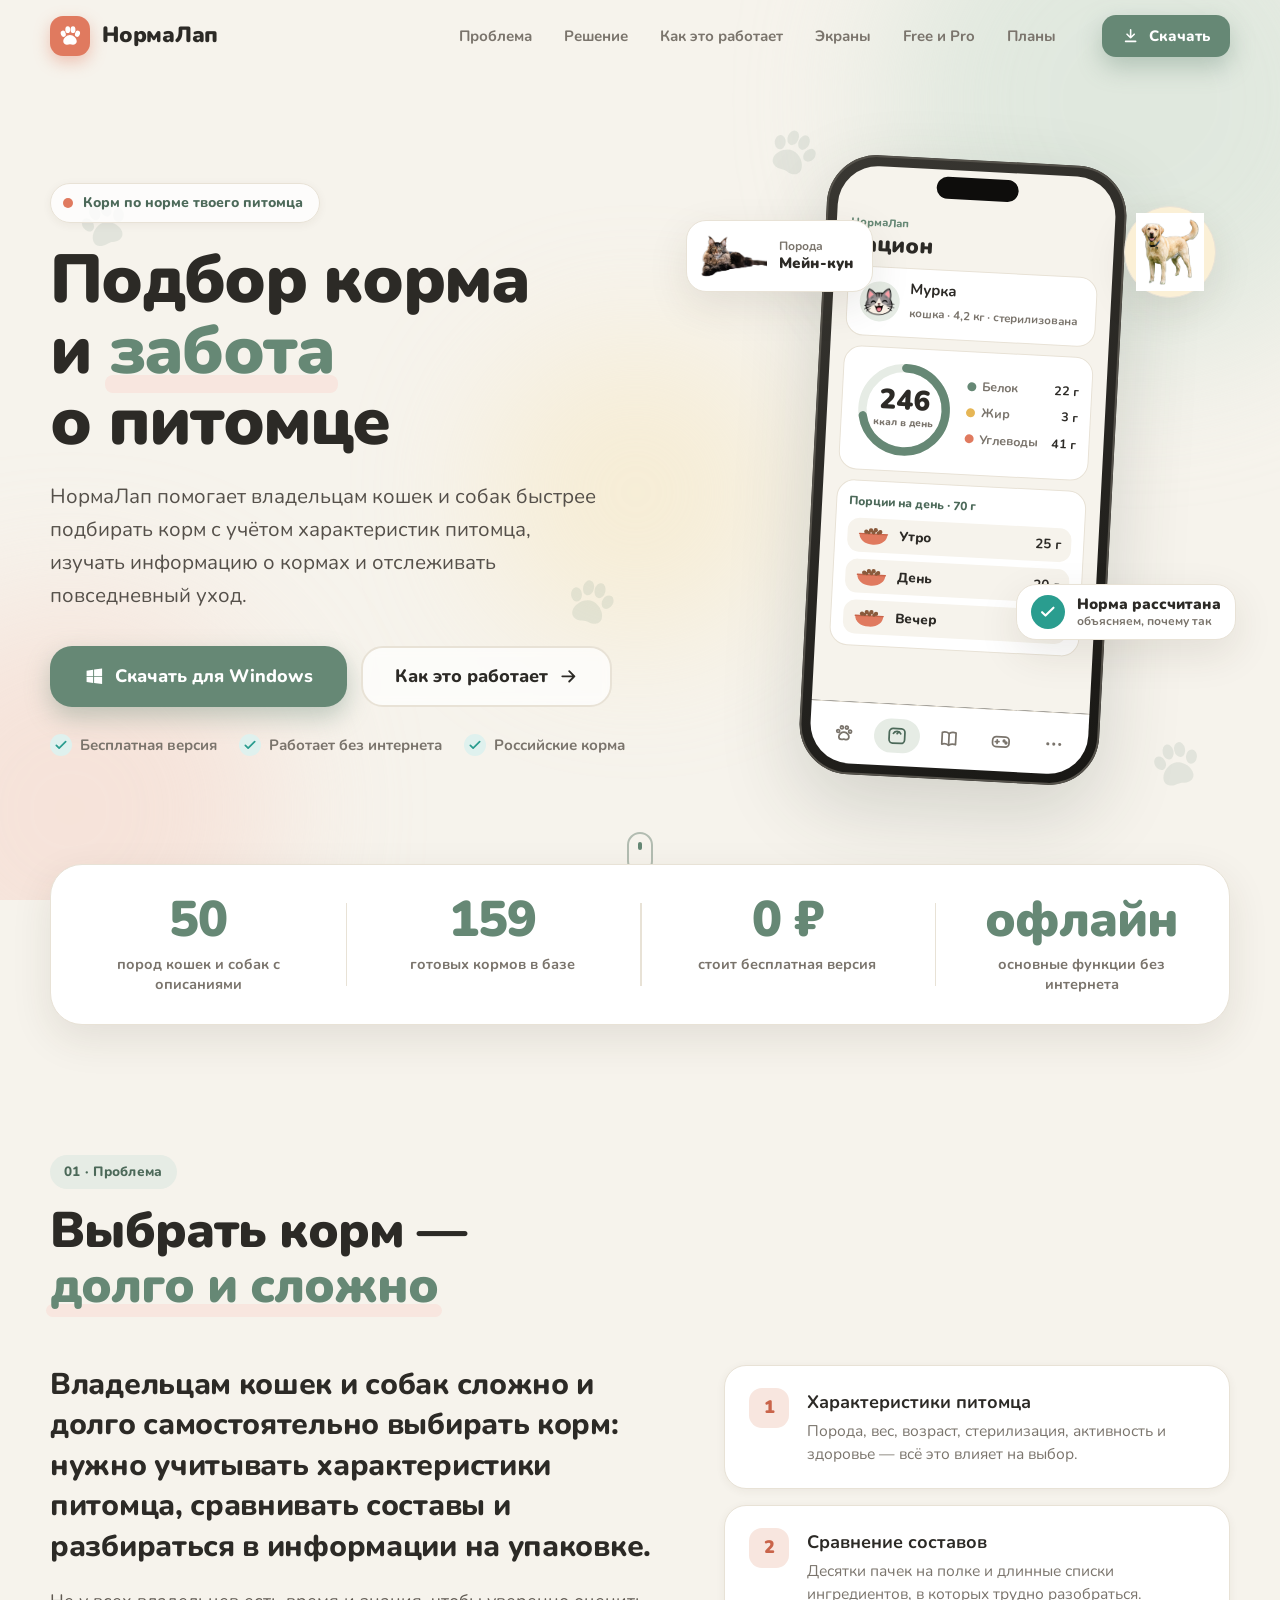
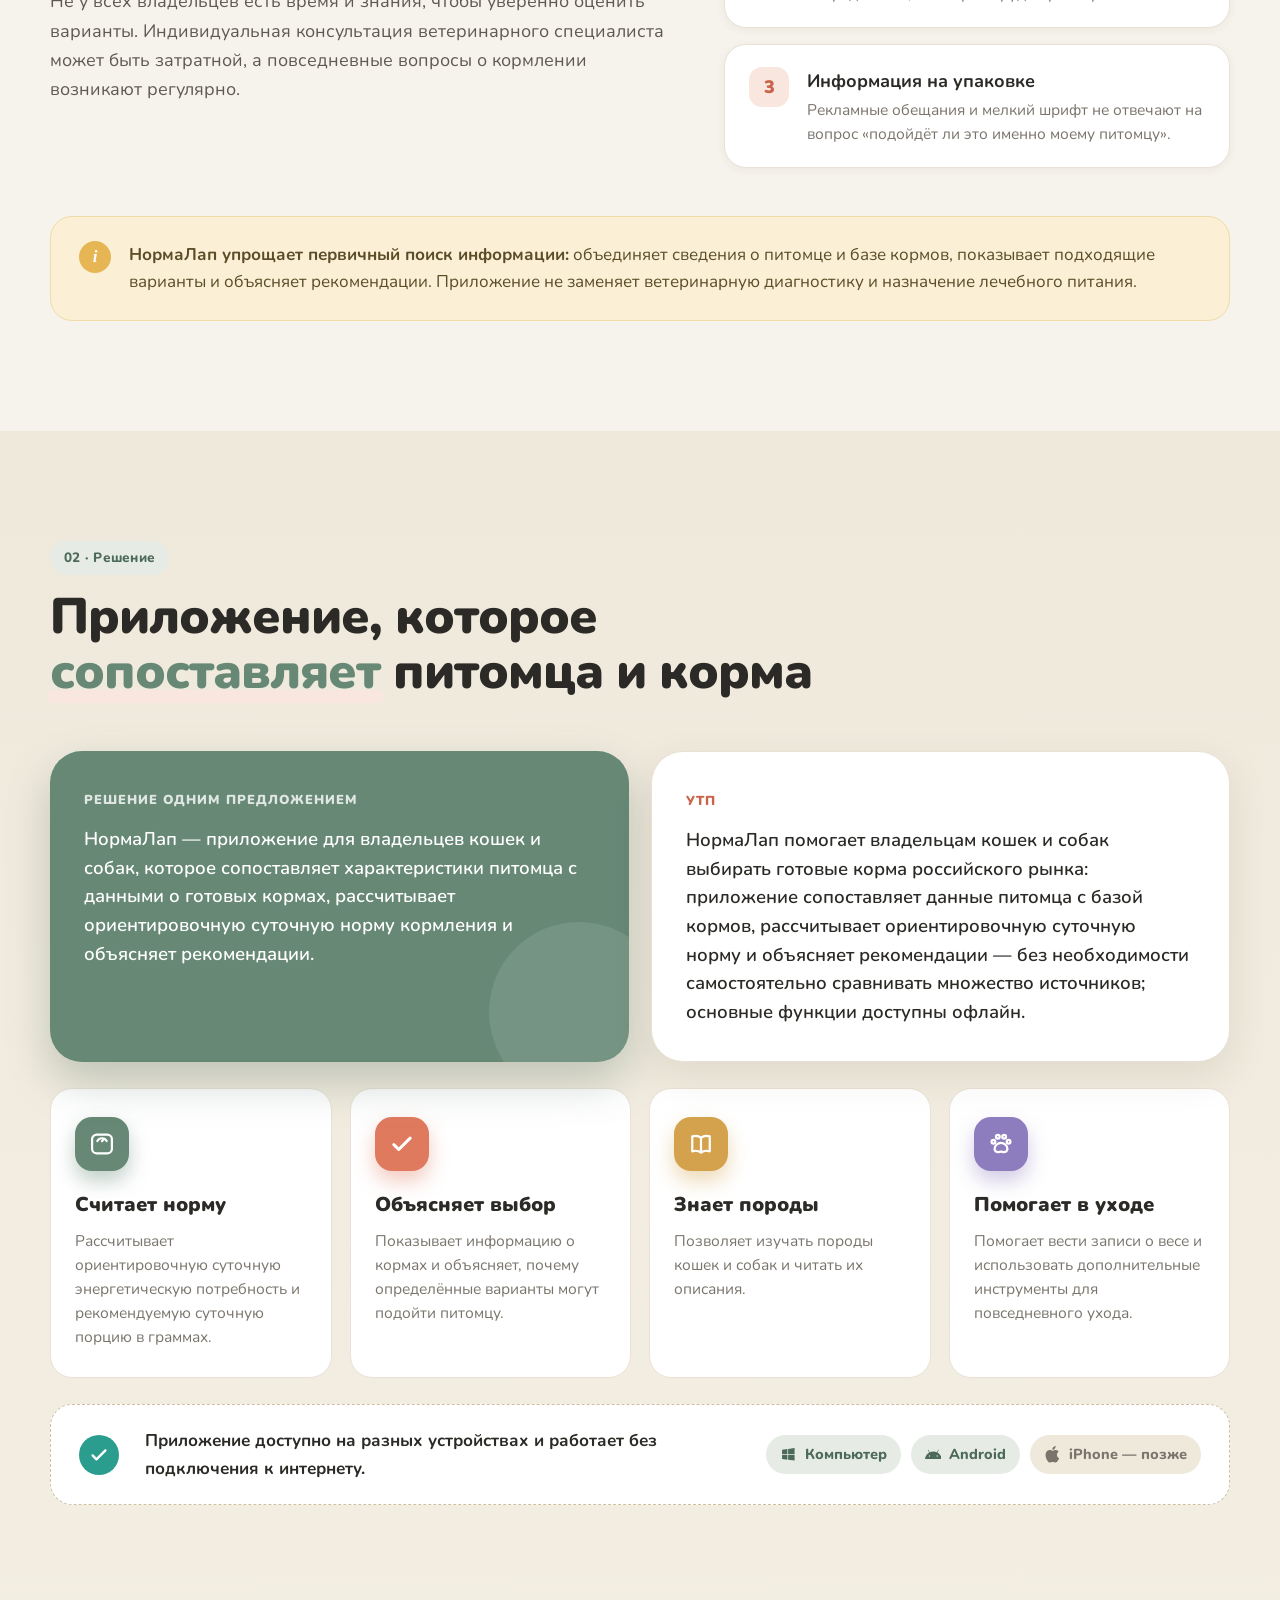
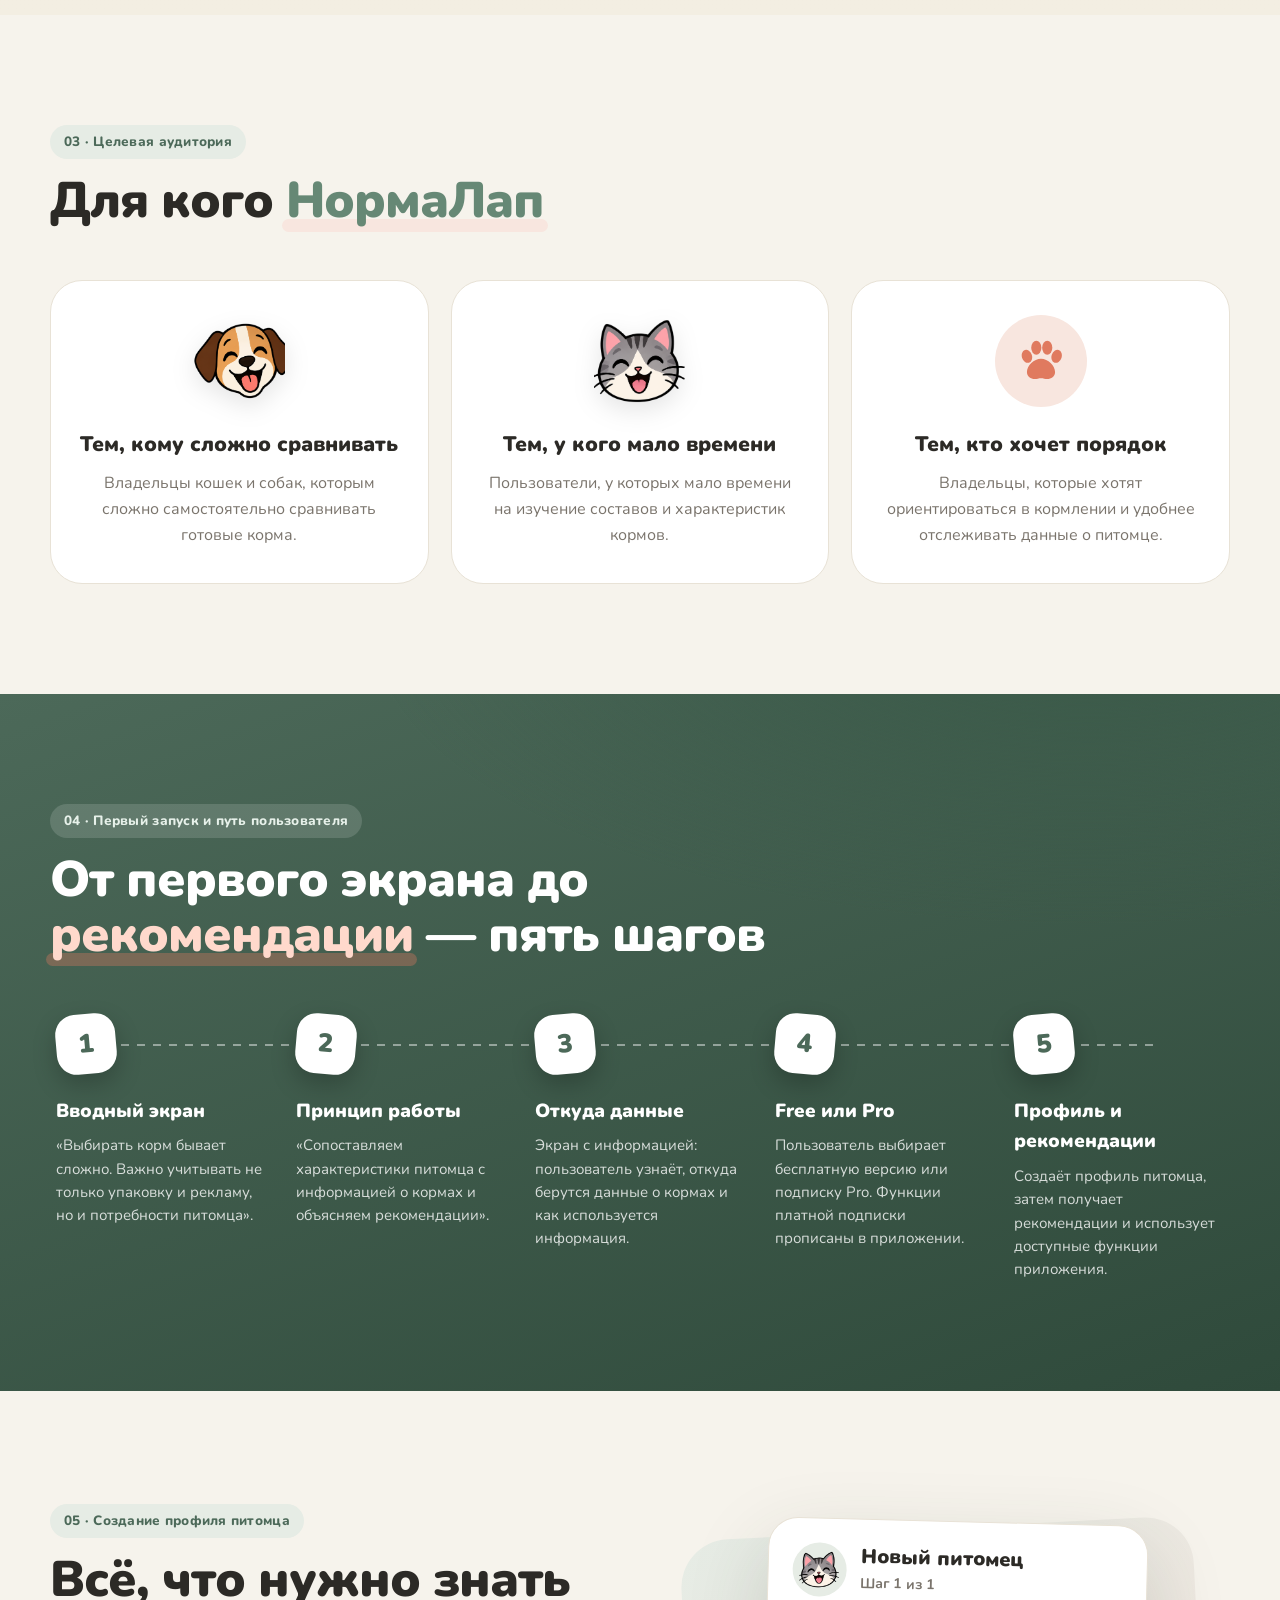
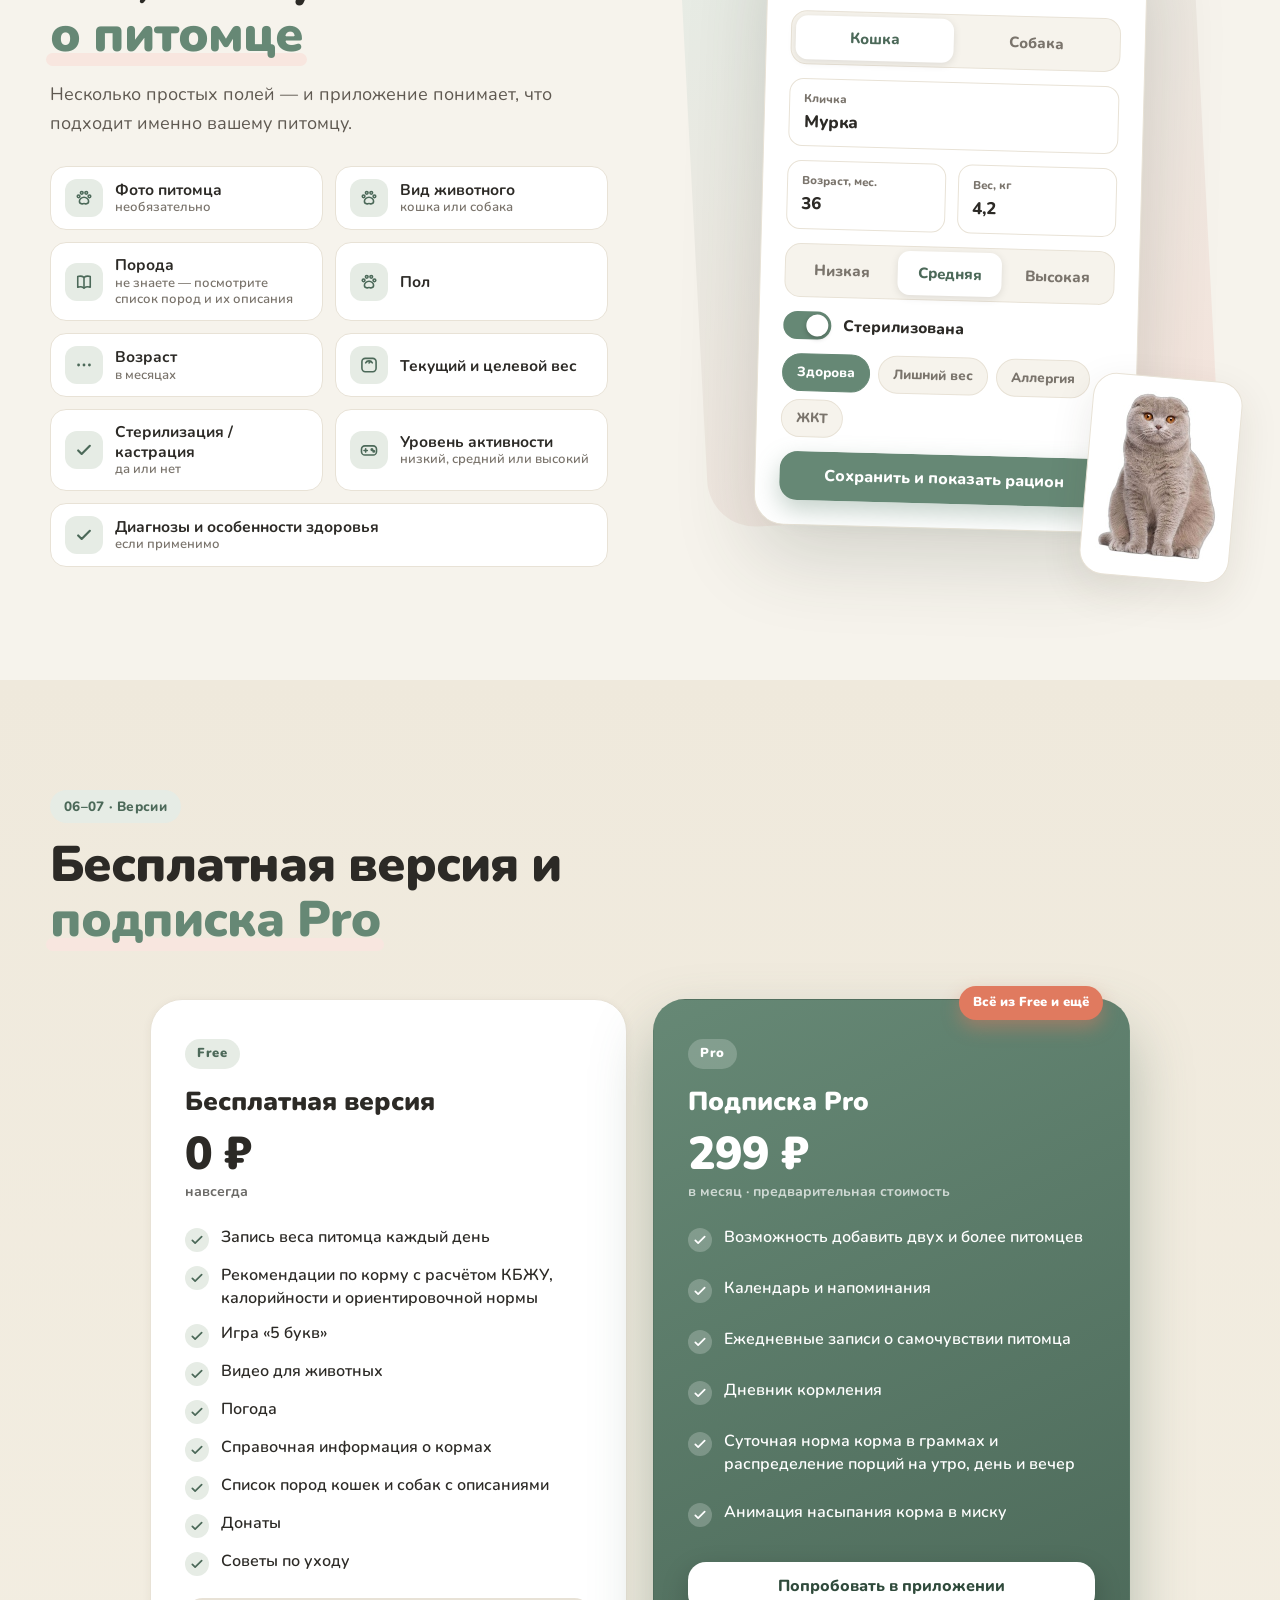
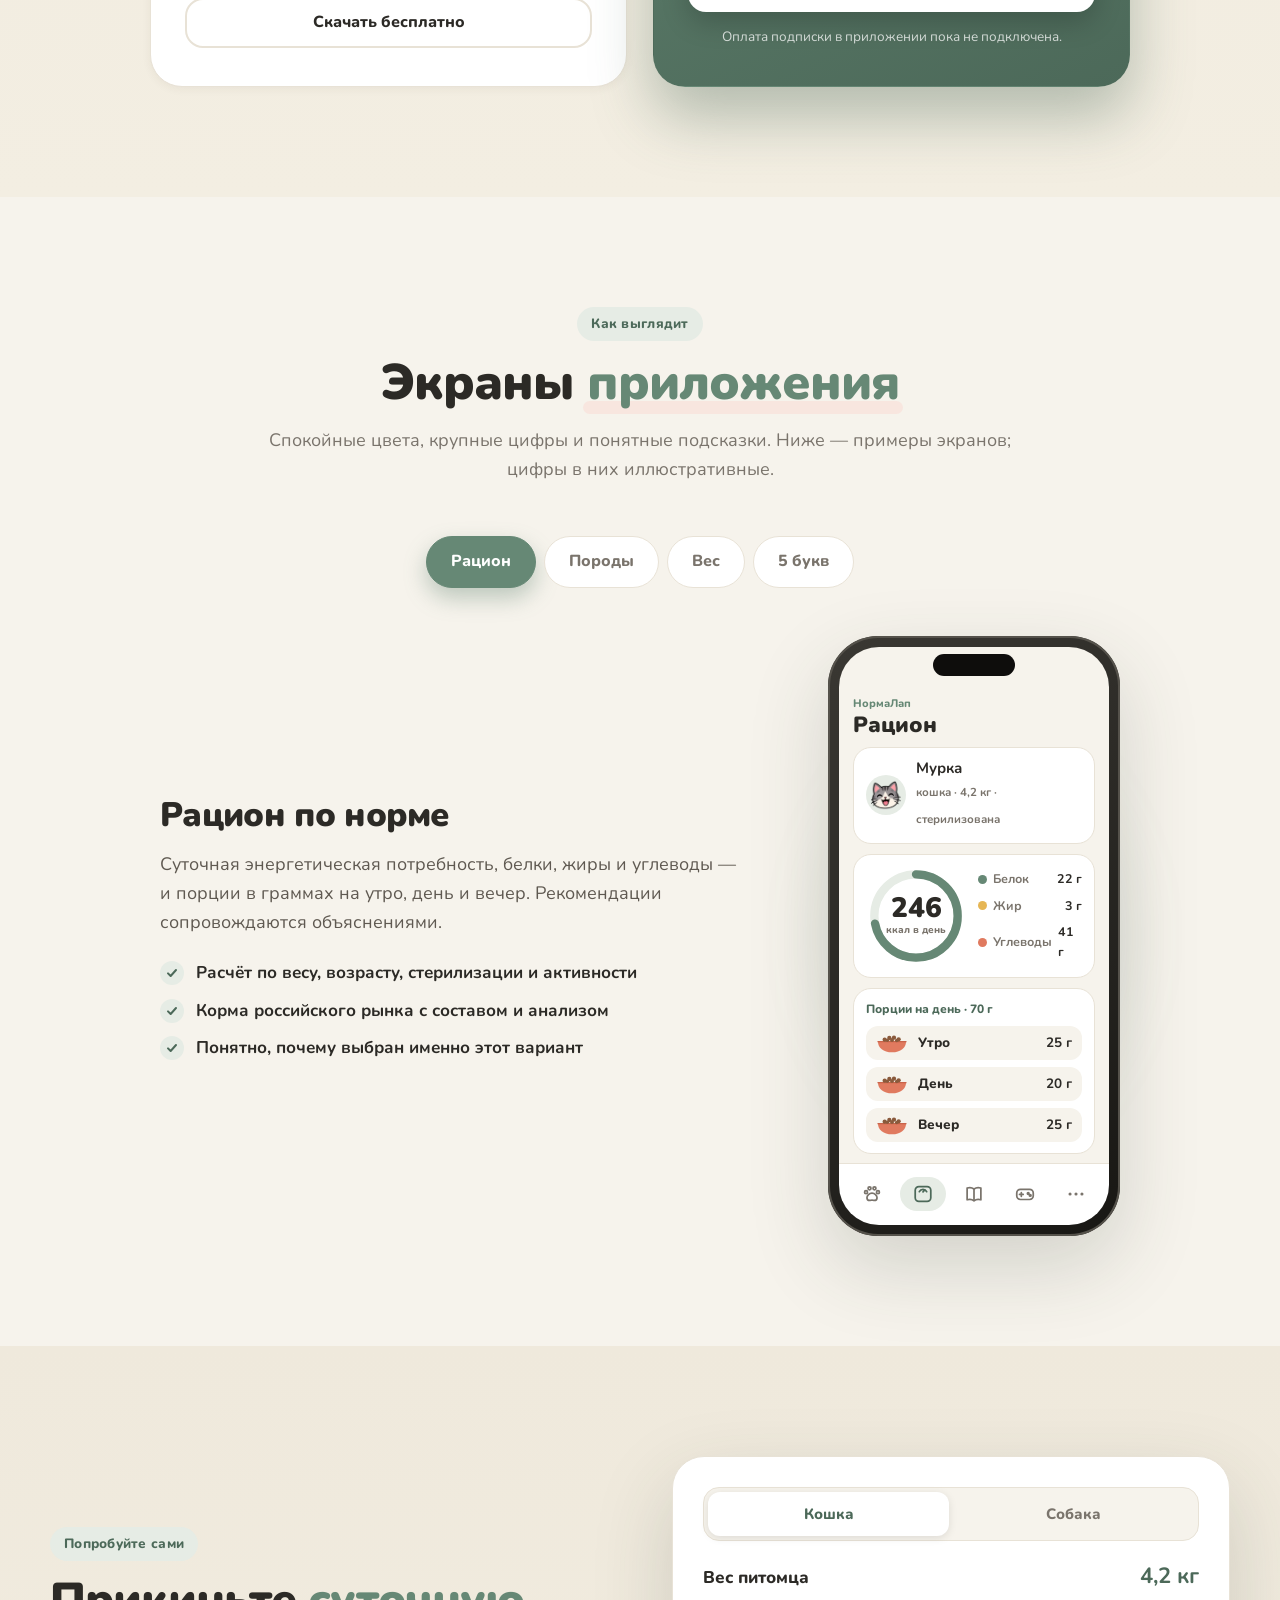
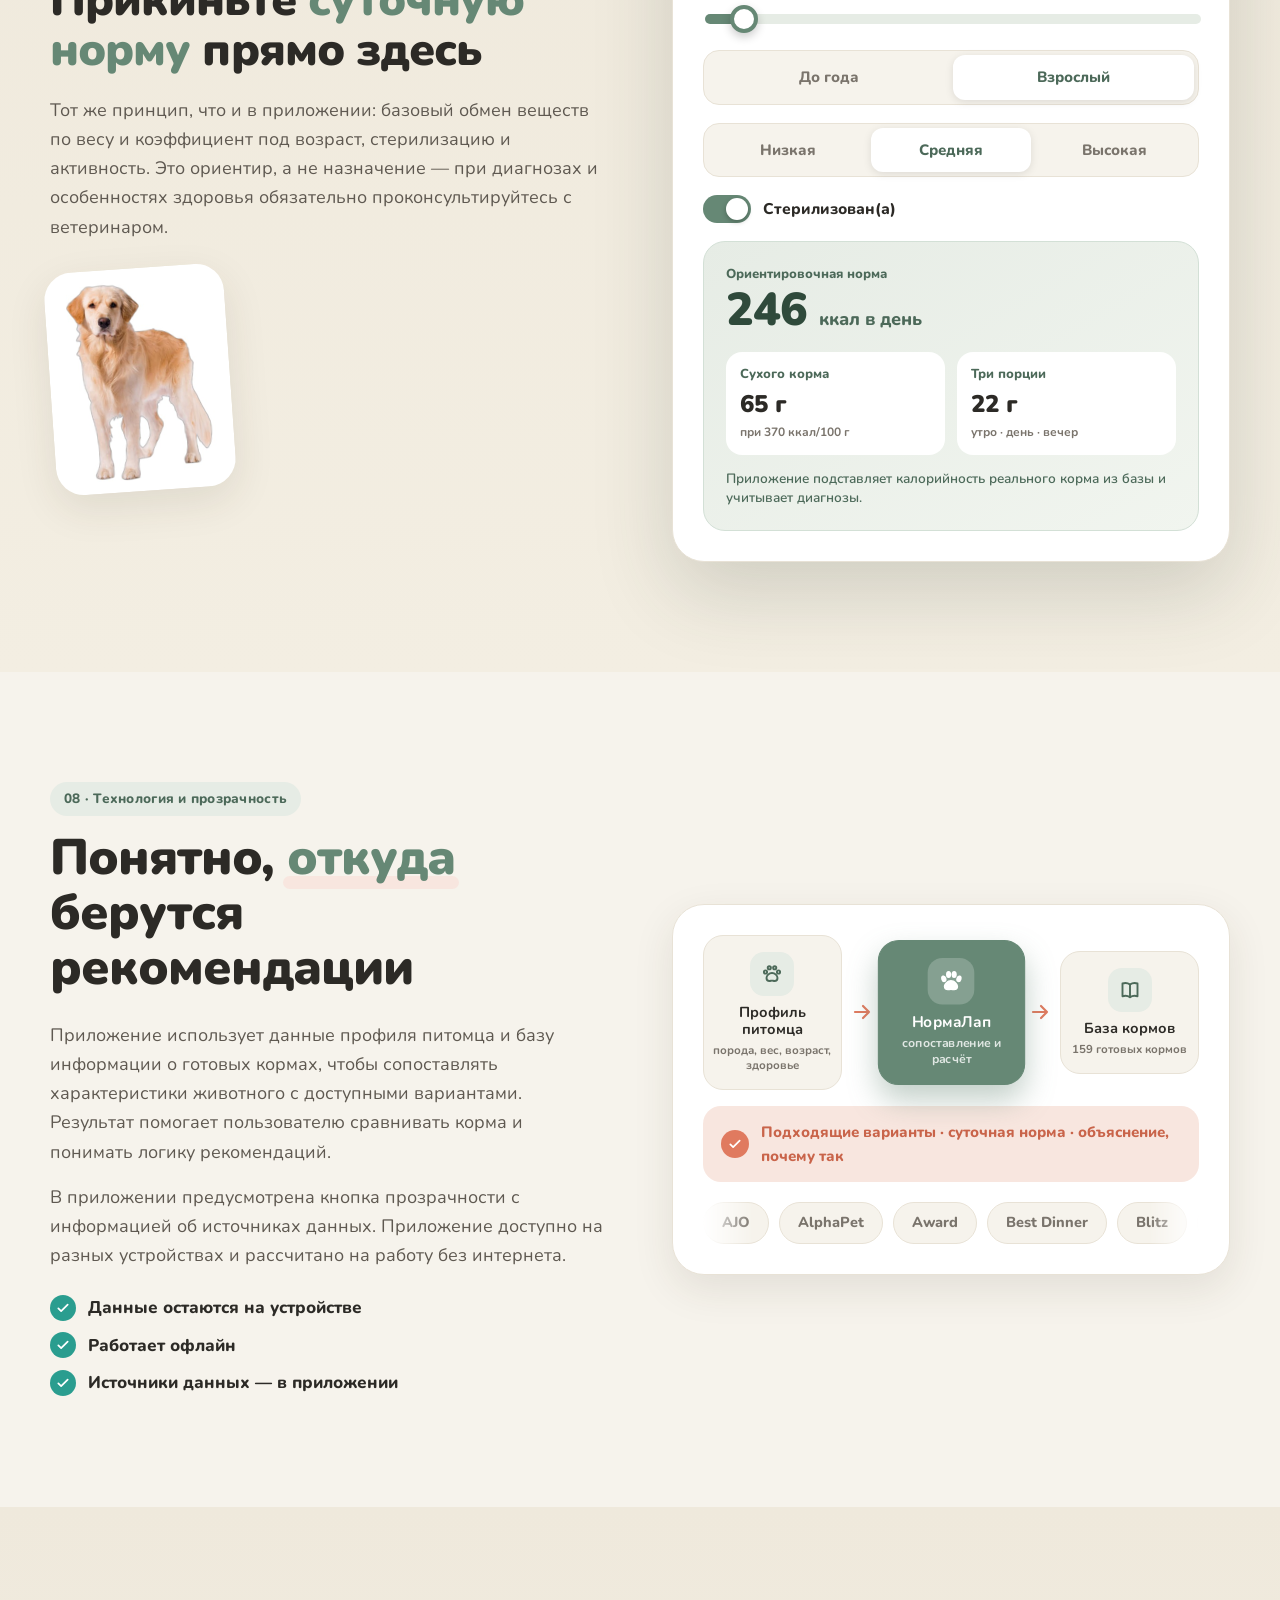
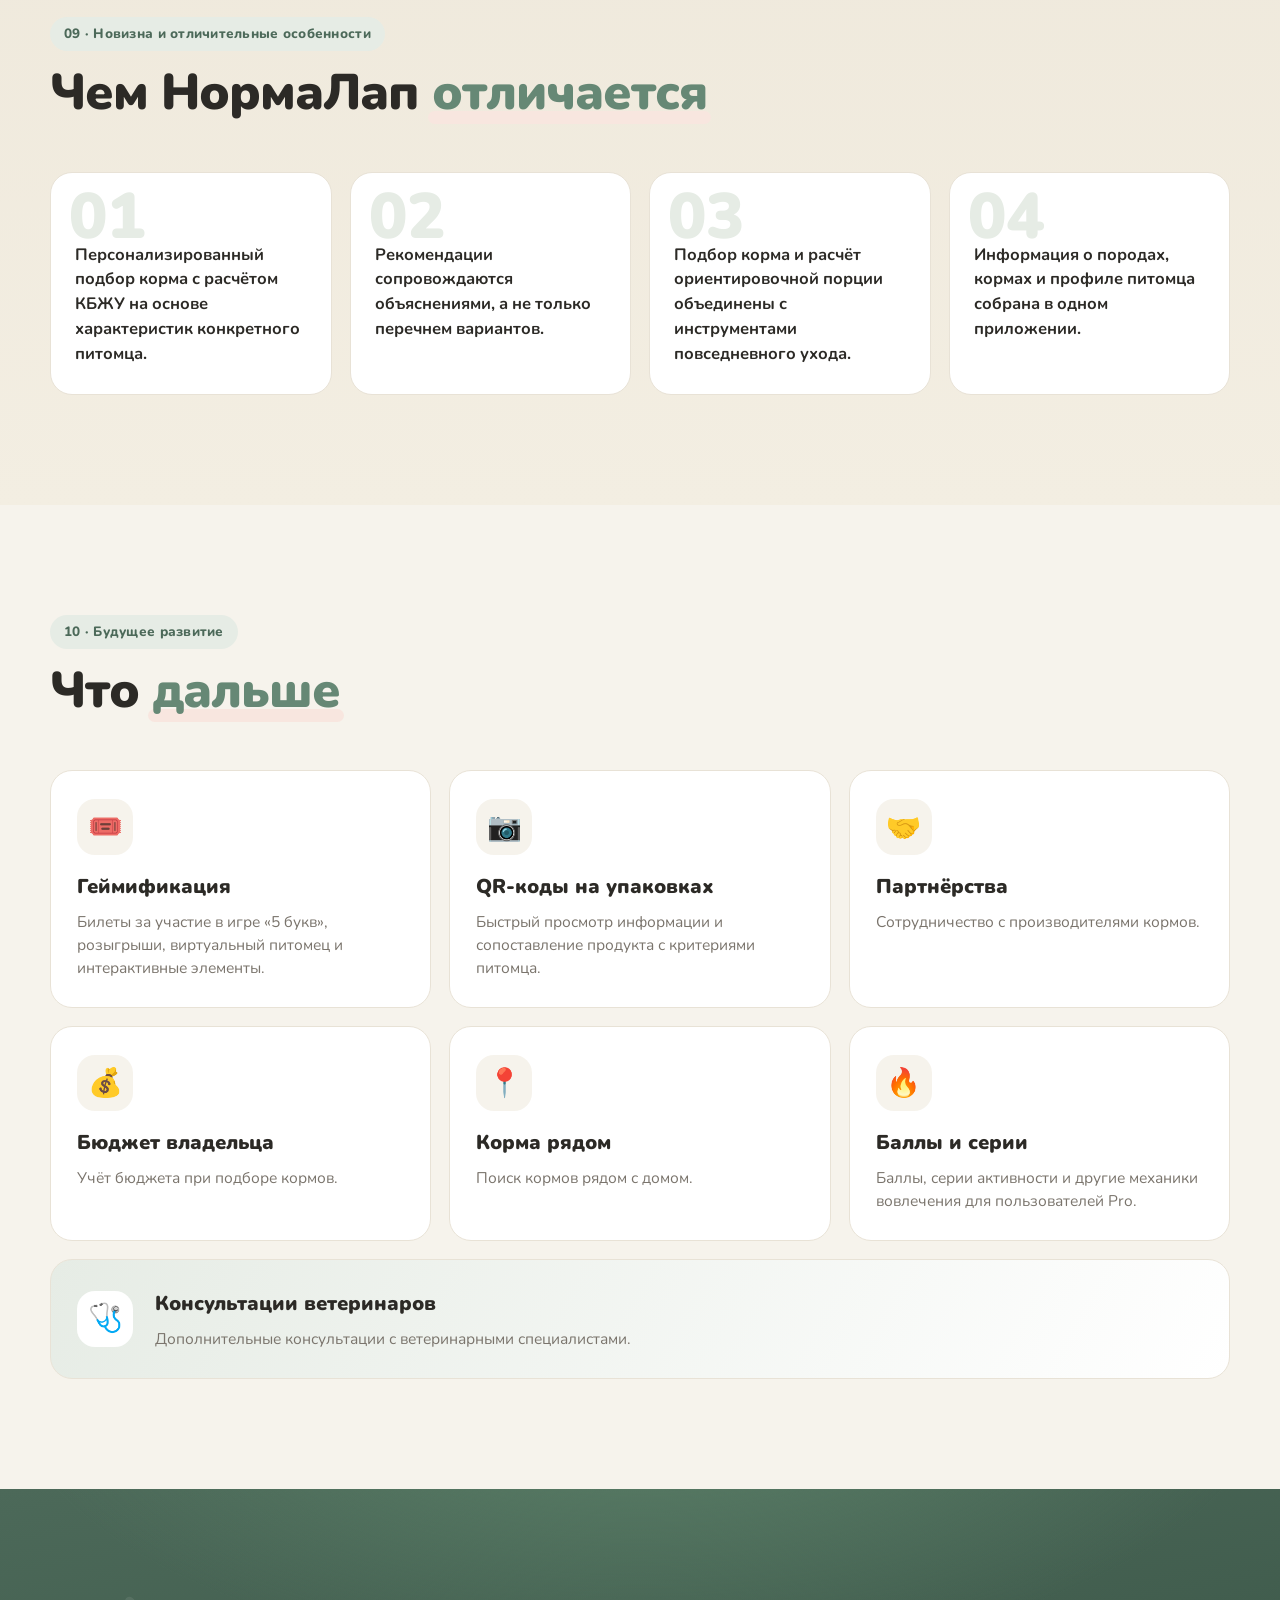
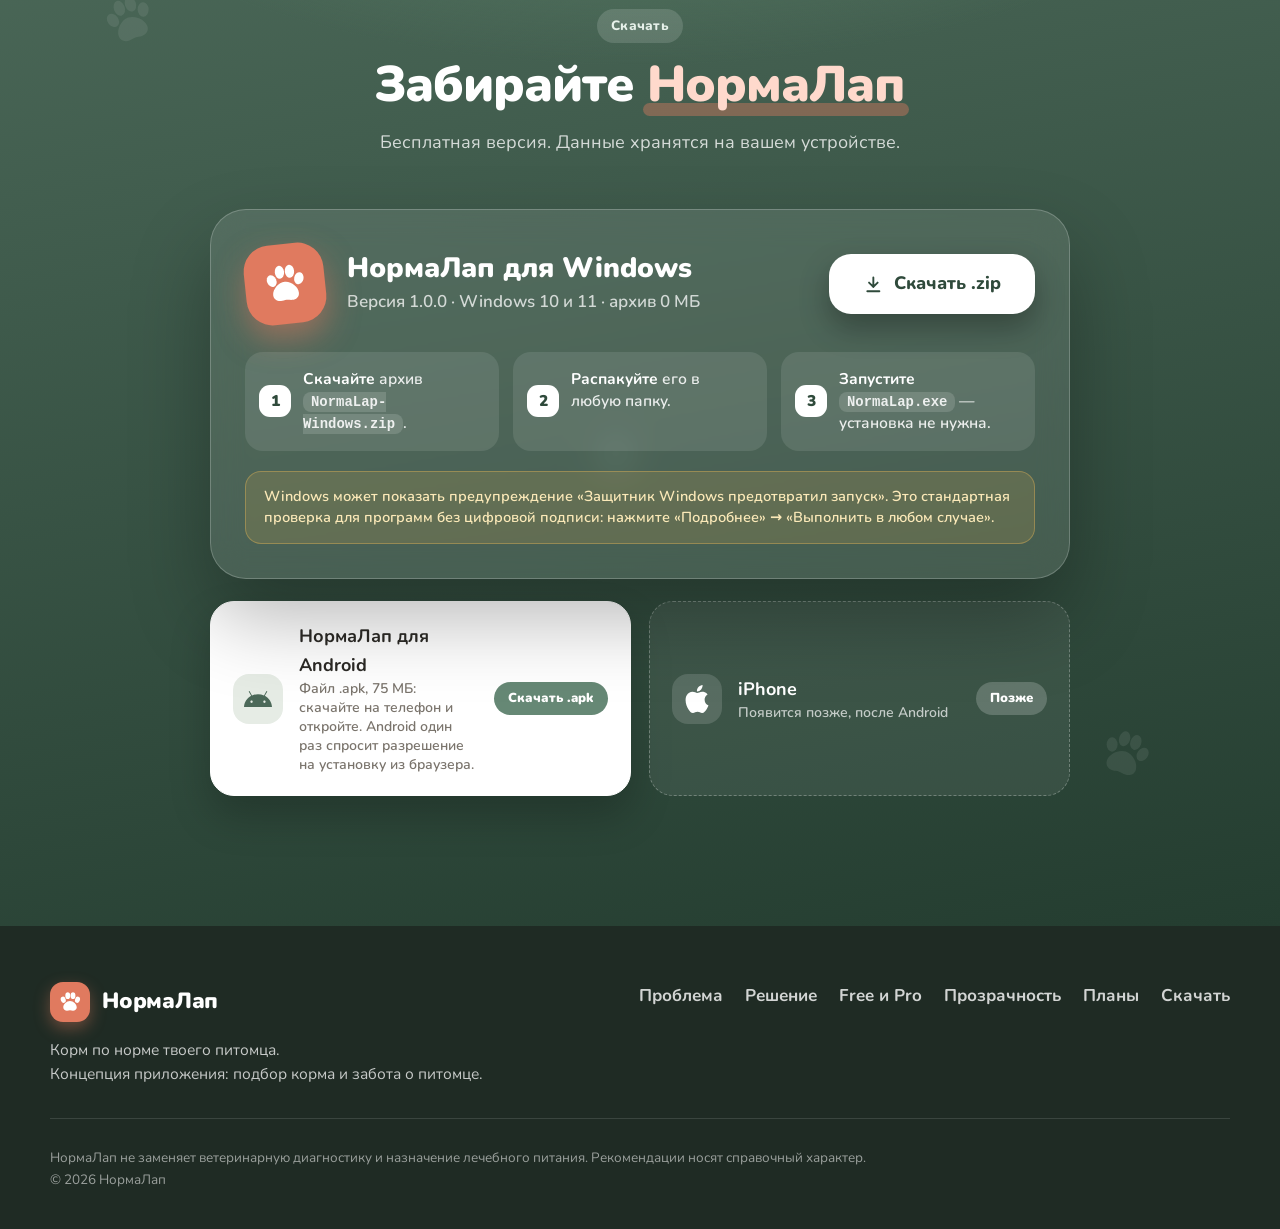
==== commit f0535e45: "Site: Android download Co-authored-by: Cursor <cursoragent@cursor.com>" ====
--- a/site/index.html
+++ b/site/index.html
@@ -645,11 +645,11 @@
     </div>
 
     <div class="platforms">
-      <div class="plat reveal">
+      <a class="plat plat--ready reveal" href="downloads/NormaLap-Android.apk" download>
         <span class="plat__ic"><svg><use href="#i-android"/></svg></span>
-        <div><b>Android</b><small>Версия для телефона готовится — файл .apk появится здесь</small></div>
-        <span class="plat__tag">Скоро</span>
-      </div>
+        <div><b>НормаЛап для Android</b><small>Файл .apk, 75 МБ: скачайте на телефон и откройте. Android один раз спросит разрешение на установку из браузера.</small></div>
+        <span class="plat__tag plat__tag--go">Скачать .apk</span>
+      </a>
       <div class="plat reveal" style="--d:.08s">
         <span class="plat__ic"><svg><use href="#i-apple"/></svg></span>
         <div><b>iPhone</b><small>Появится позже, после Android</small></div>
--- a/site/style.css
+++ b/site/style.css
@@ -492,6 +492,11 @@
 .plat > div { flex: 1; }
 .plat__tag { padding: 6px 14px; border-radius: 999px; background: var(--honey); color: #4a3a10; font-weight: 900; font-size: 13px; }
 .plat__tag--later { background: rgba(255,255,255,.2); color: #fff; }
+.plat--ready { background: #fff; border: 1.5px solid #fff; color: var(--ink); box-shadow: 0 20px 40px rgba(0,0,0,.22); transition: transform .3s var(--ease), box-shadow .3s; }
+.plat--ready:hover { transform: translateY(-3px); box-shadow: 0 28px 50px rgba(0,0,0,.28); }
+.plat--ready .plat__ic { background: var(--sage-l); color: var(--sage-d); }
+.plat--ready small { color: var(--muted); }
+.plat__tag--go { background: var(--sage); color: #fff; white-space: nowrap; }
 
 /* Footer */
 .footer { background: #1f2b24; color: rgba(255,255,255,.75); padding: 56px 0 40px; }
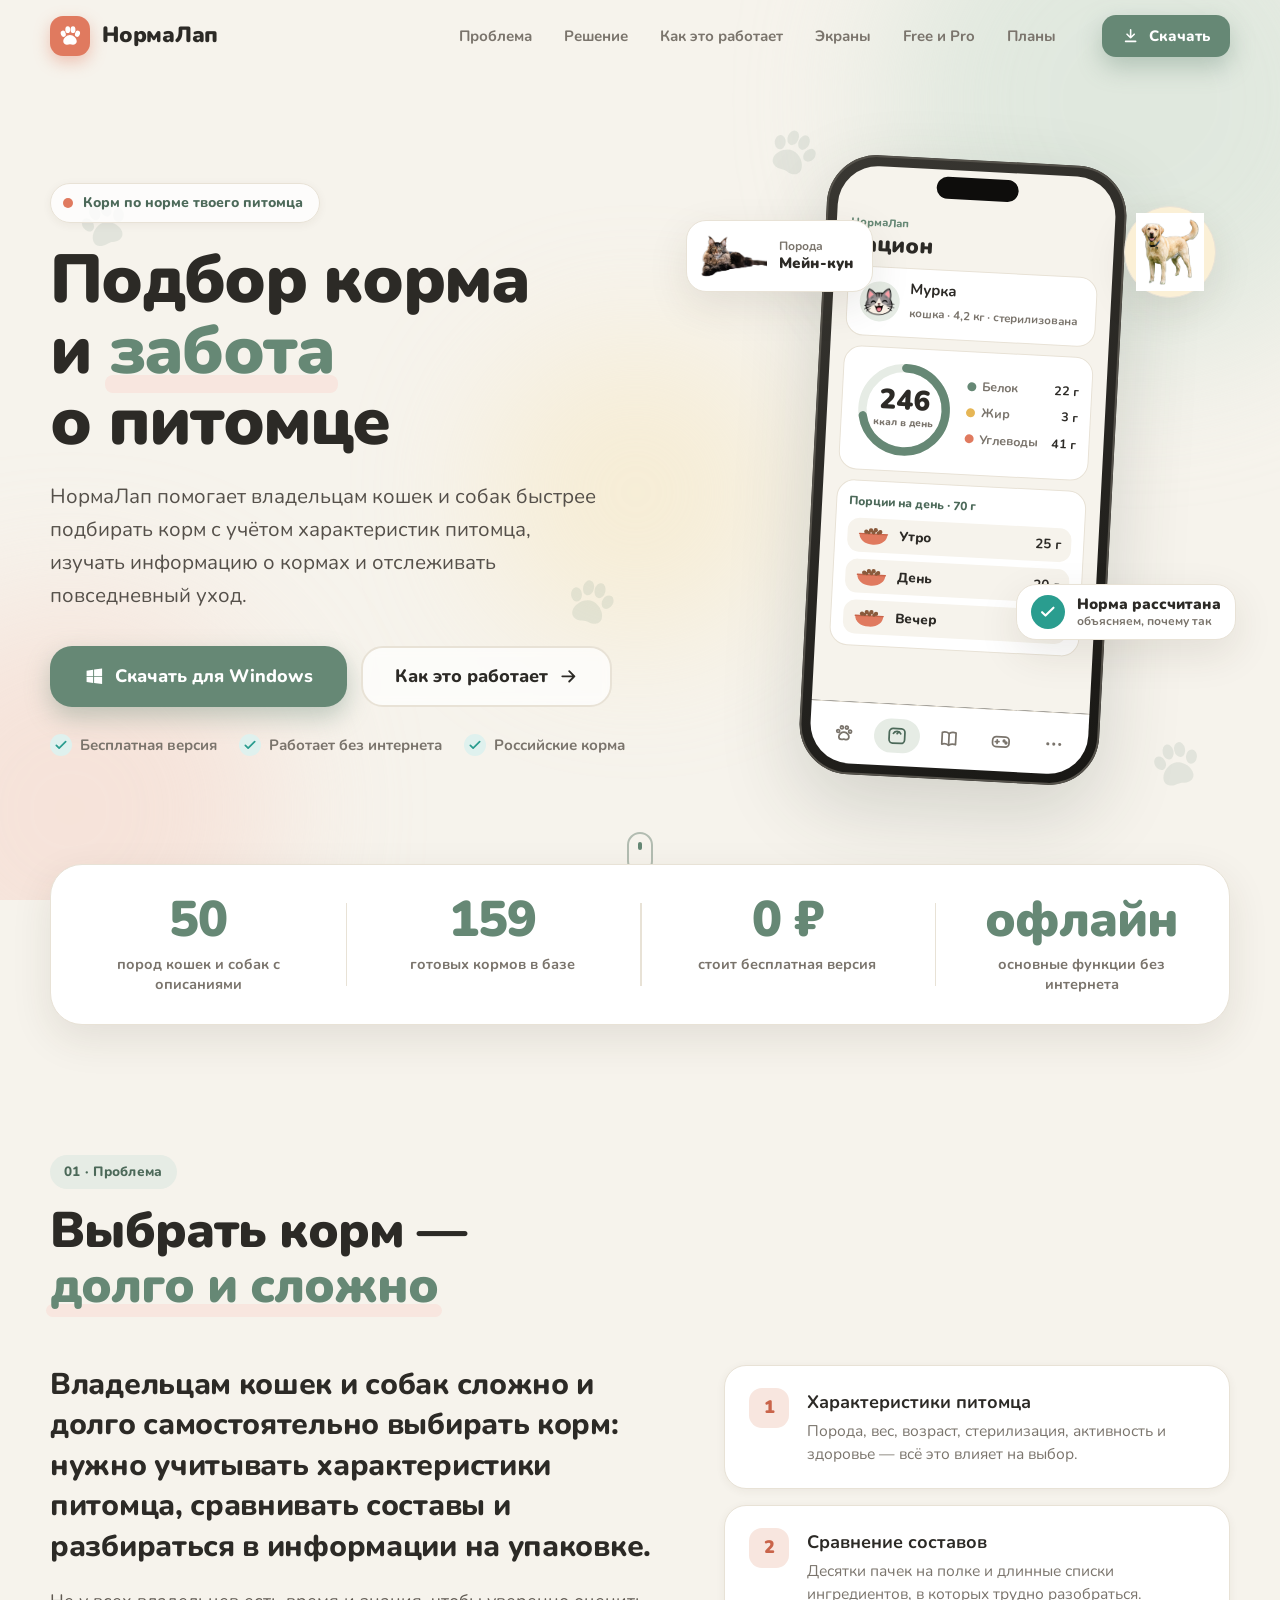
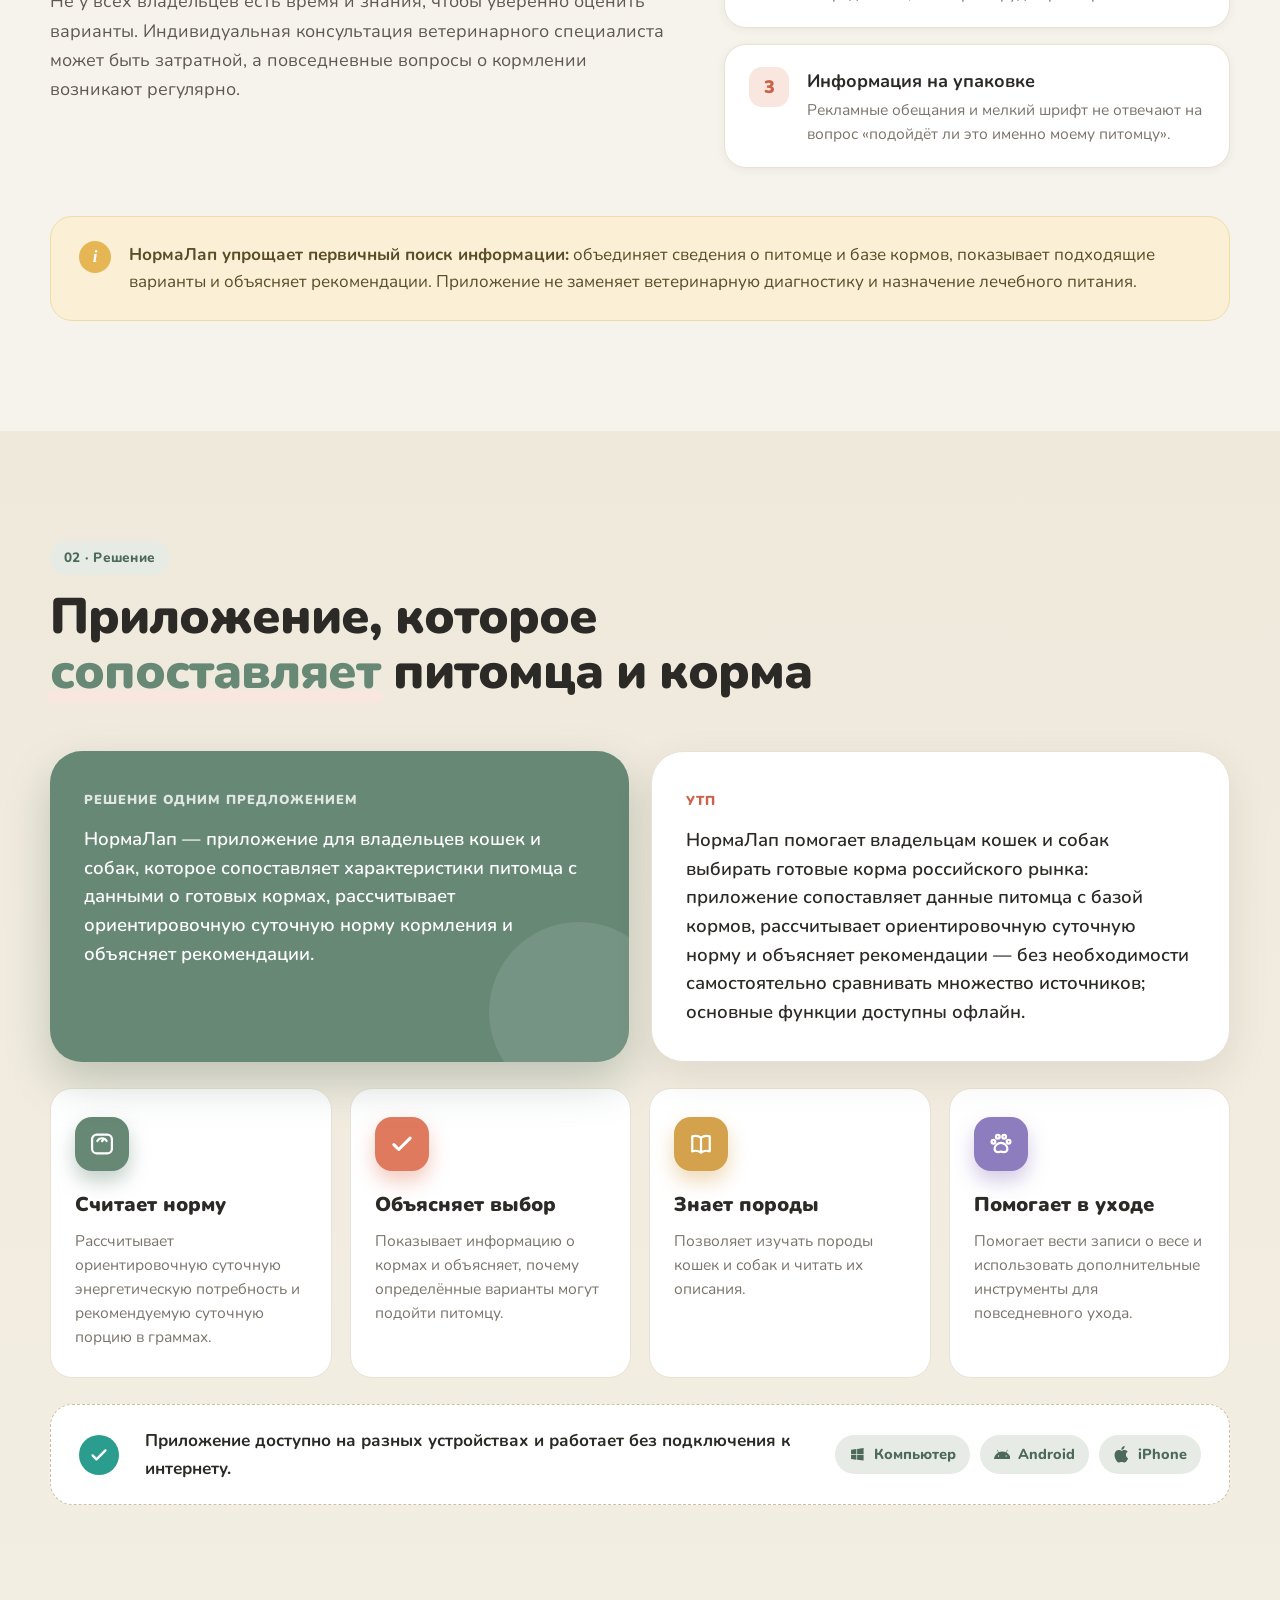
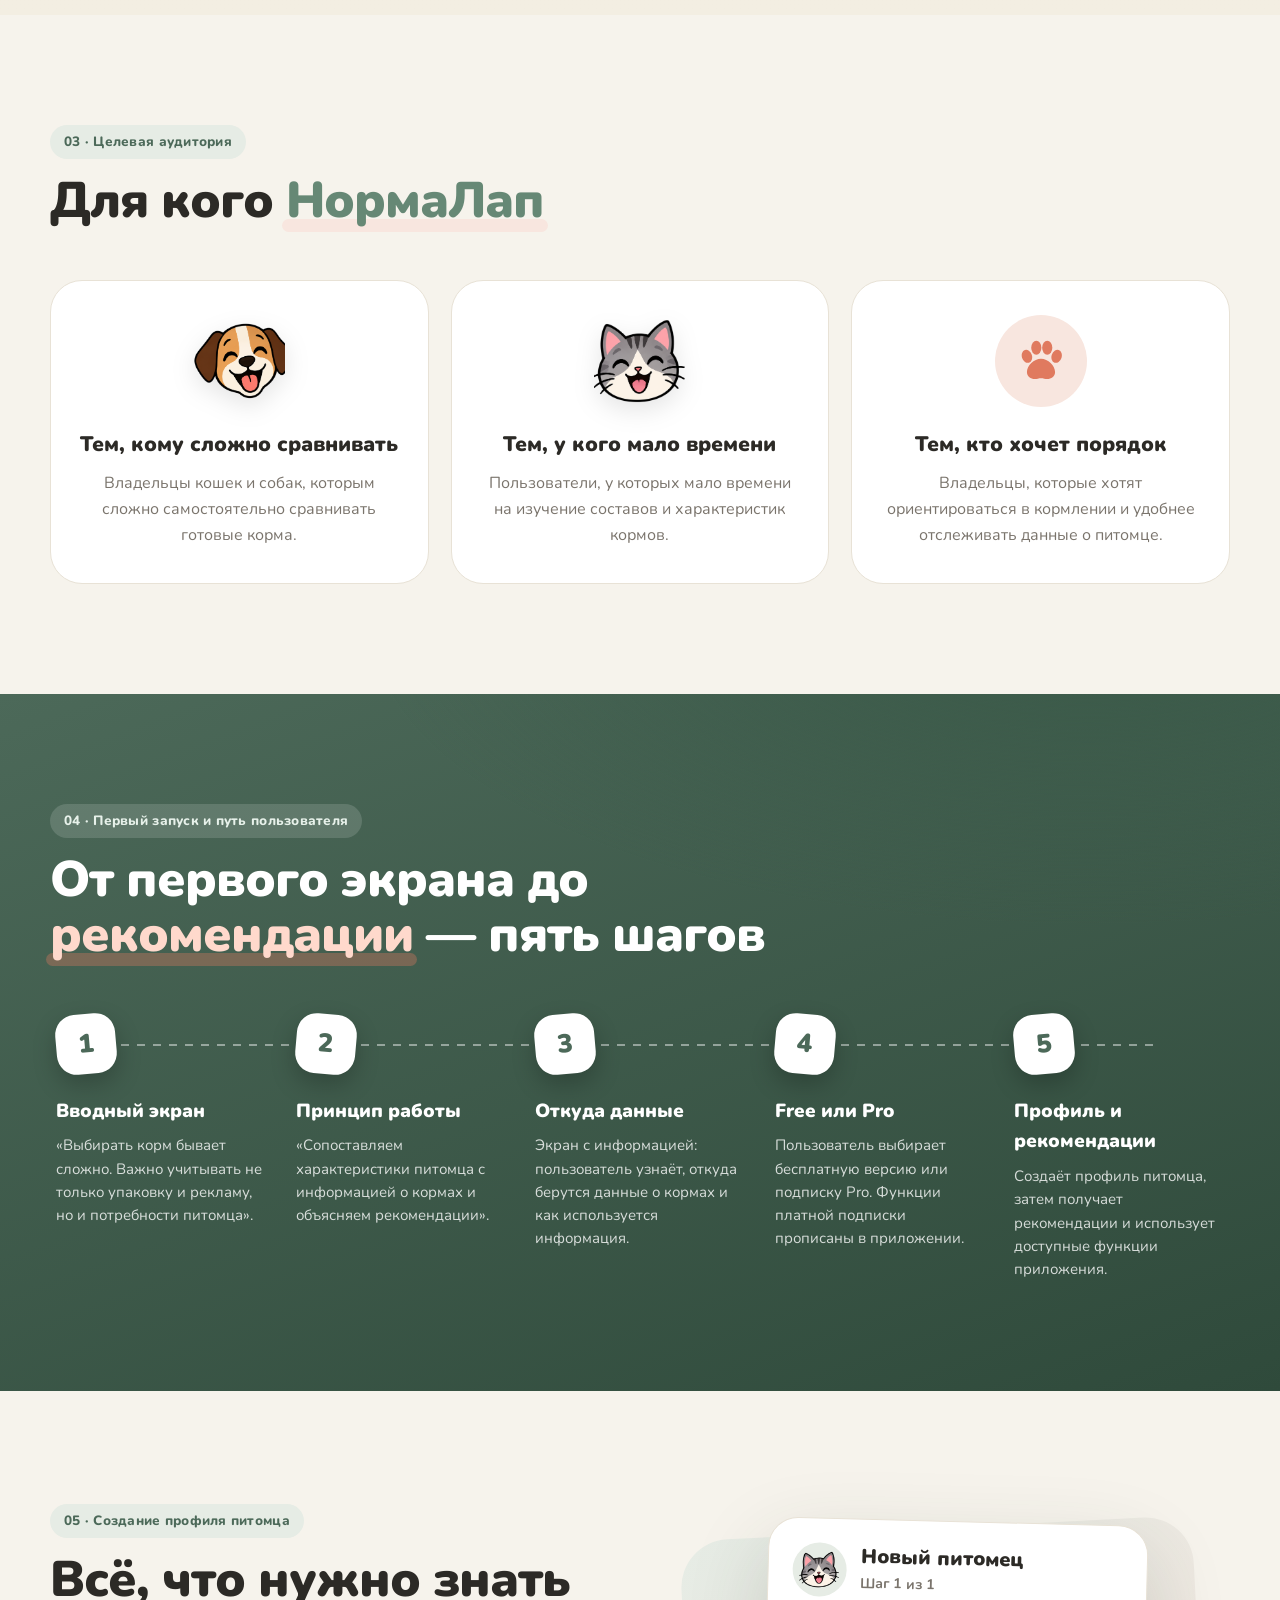
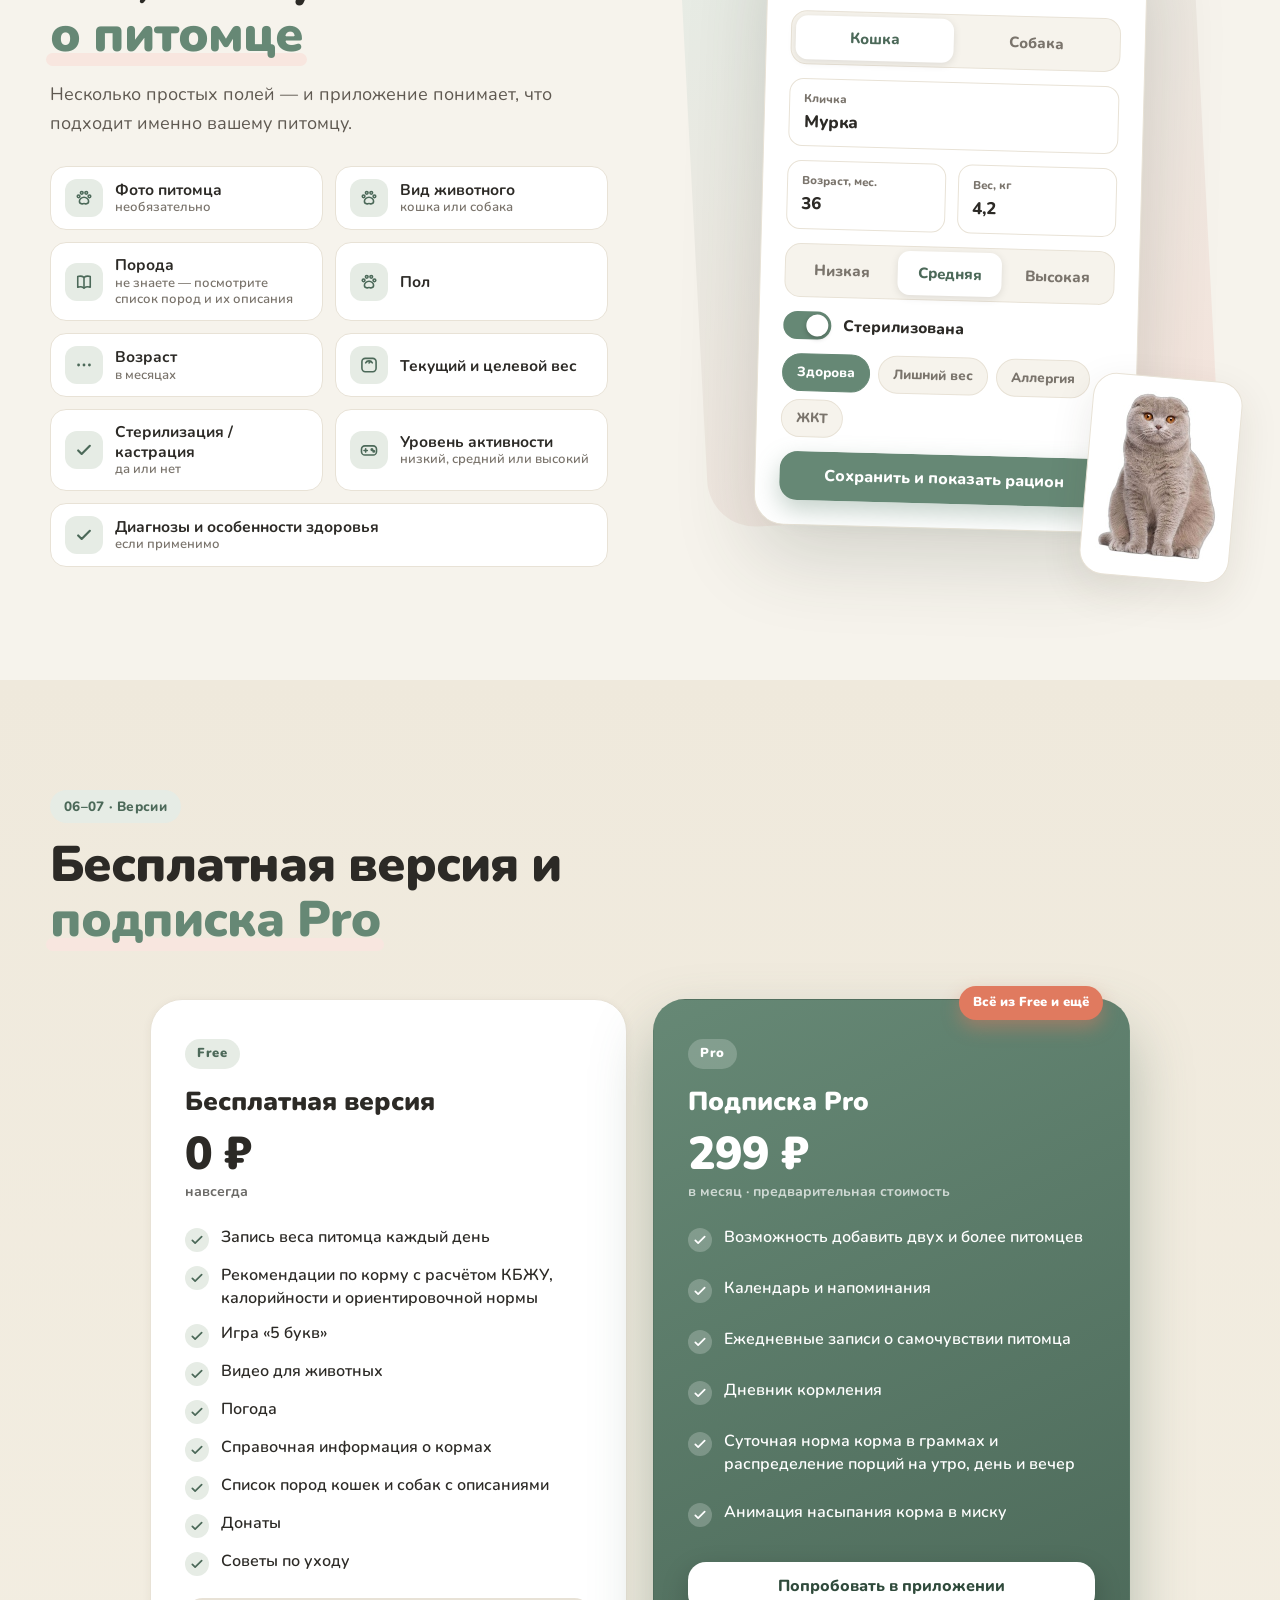
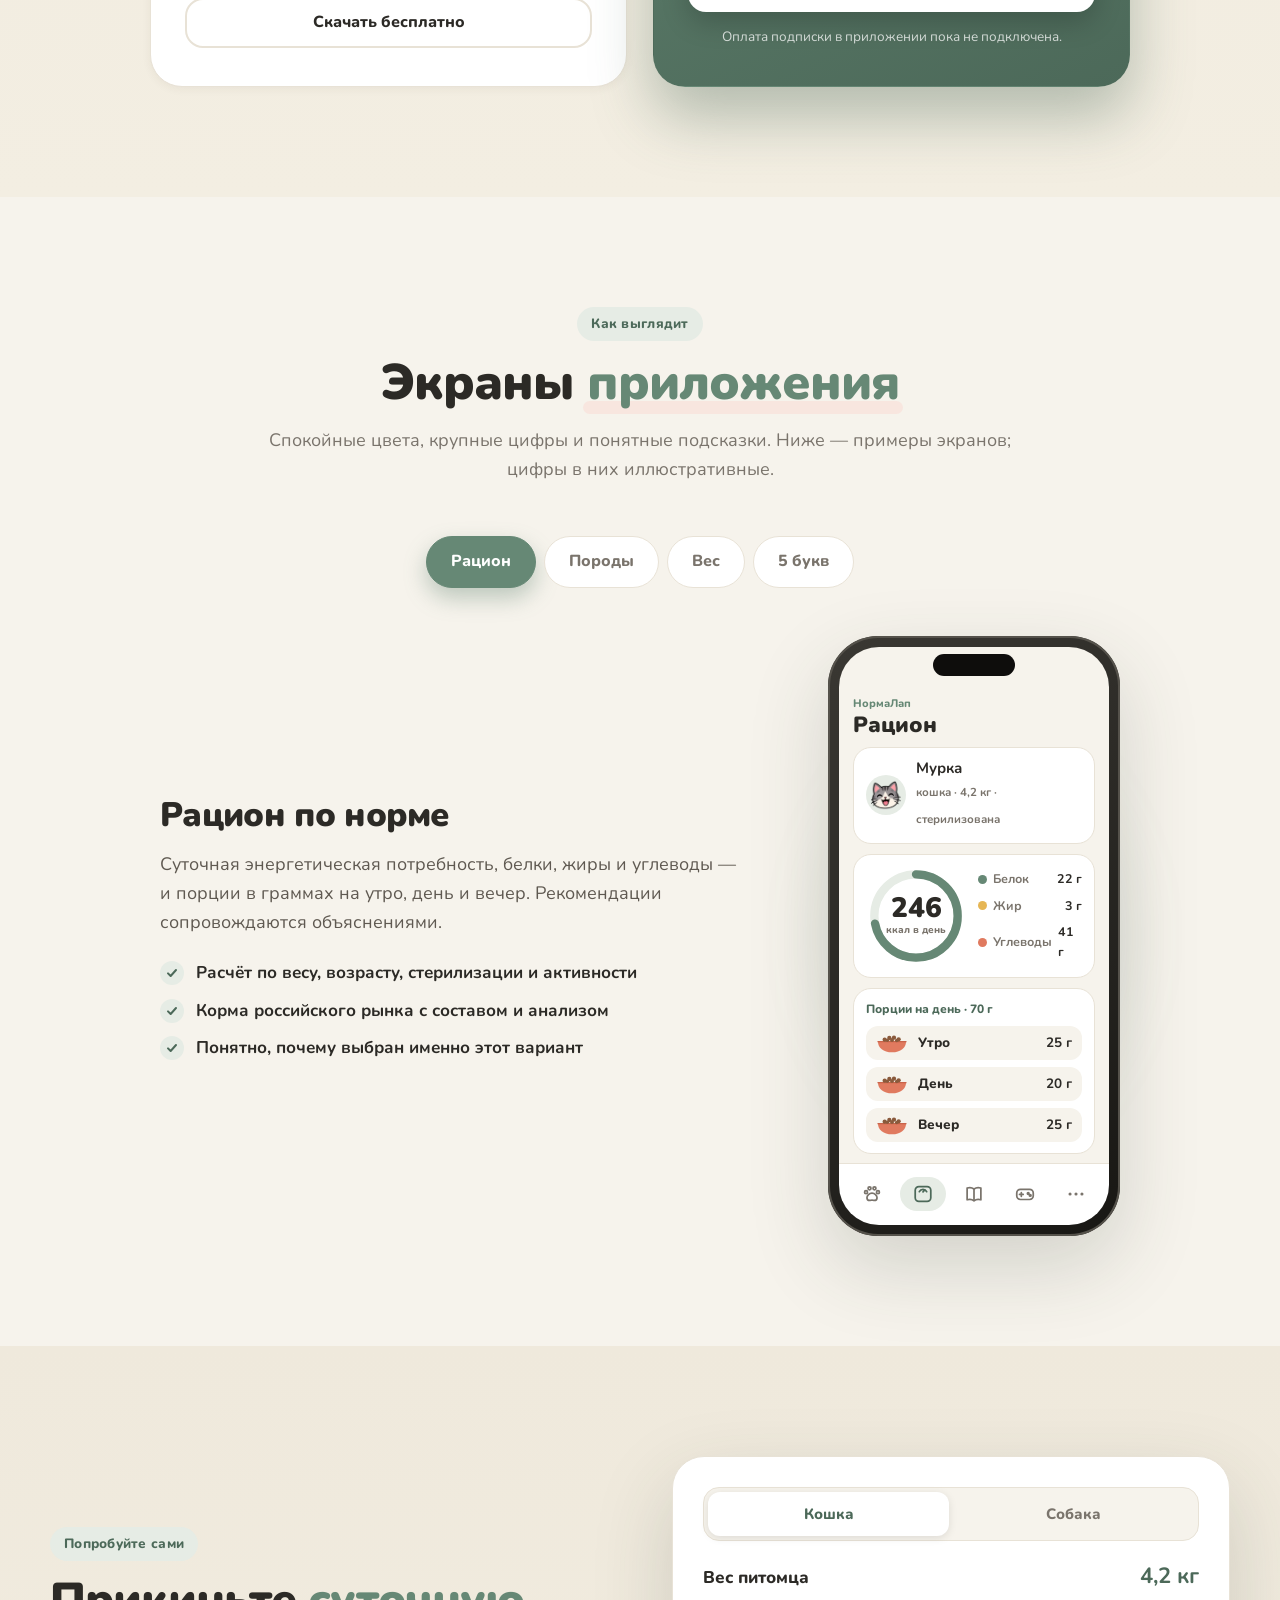
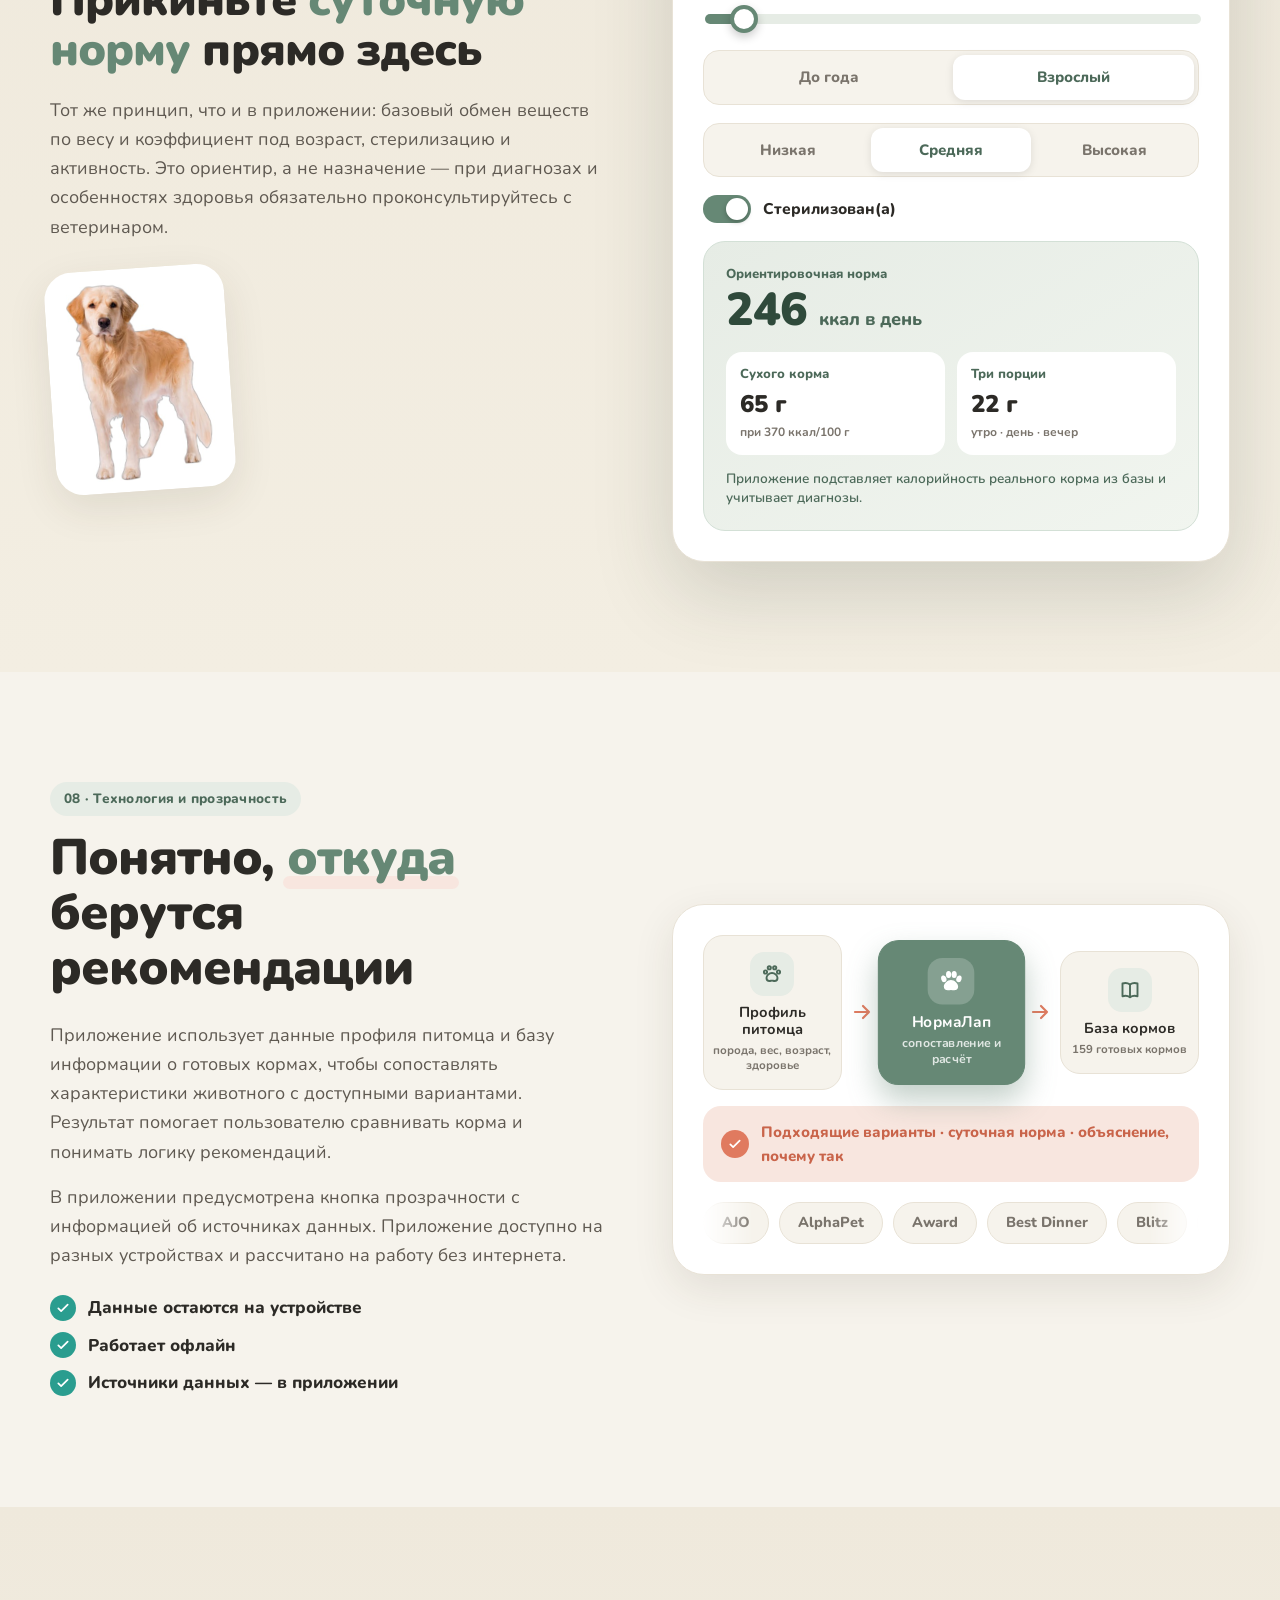
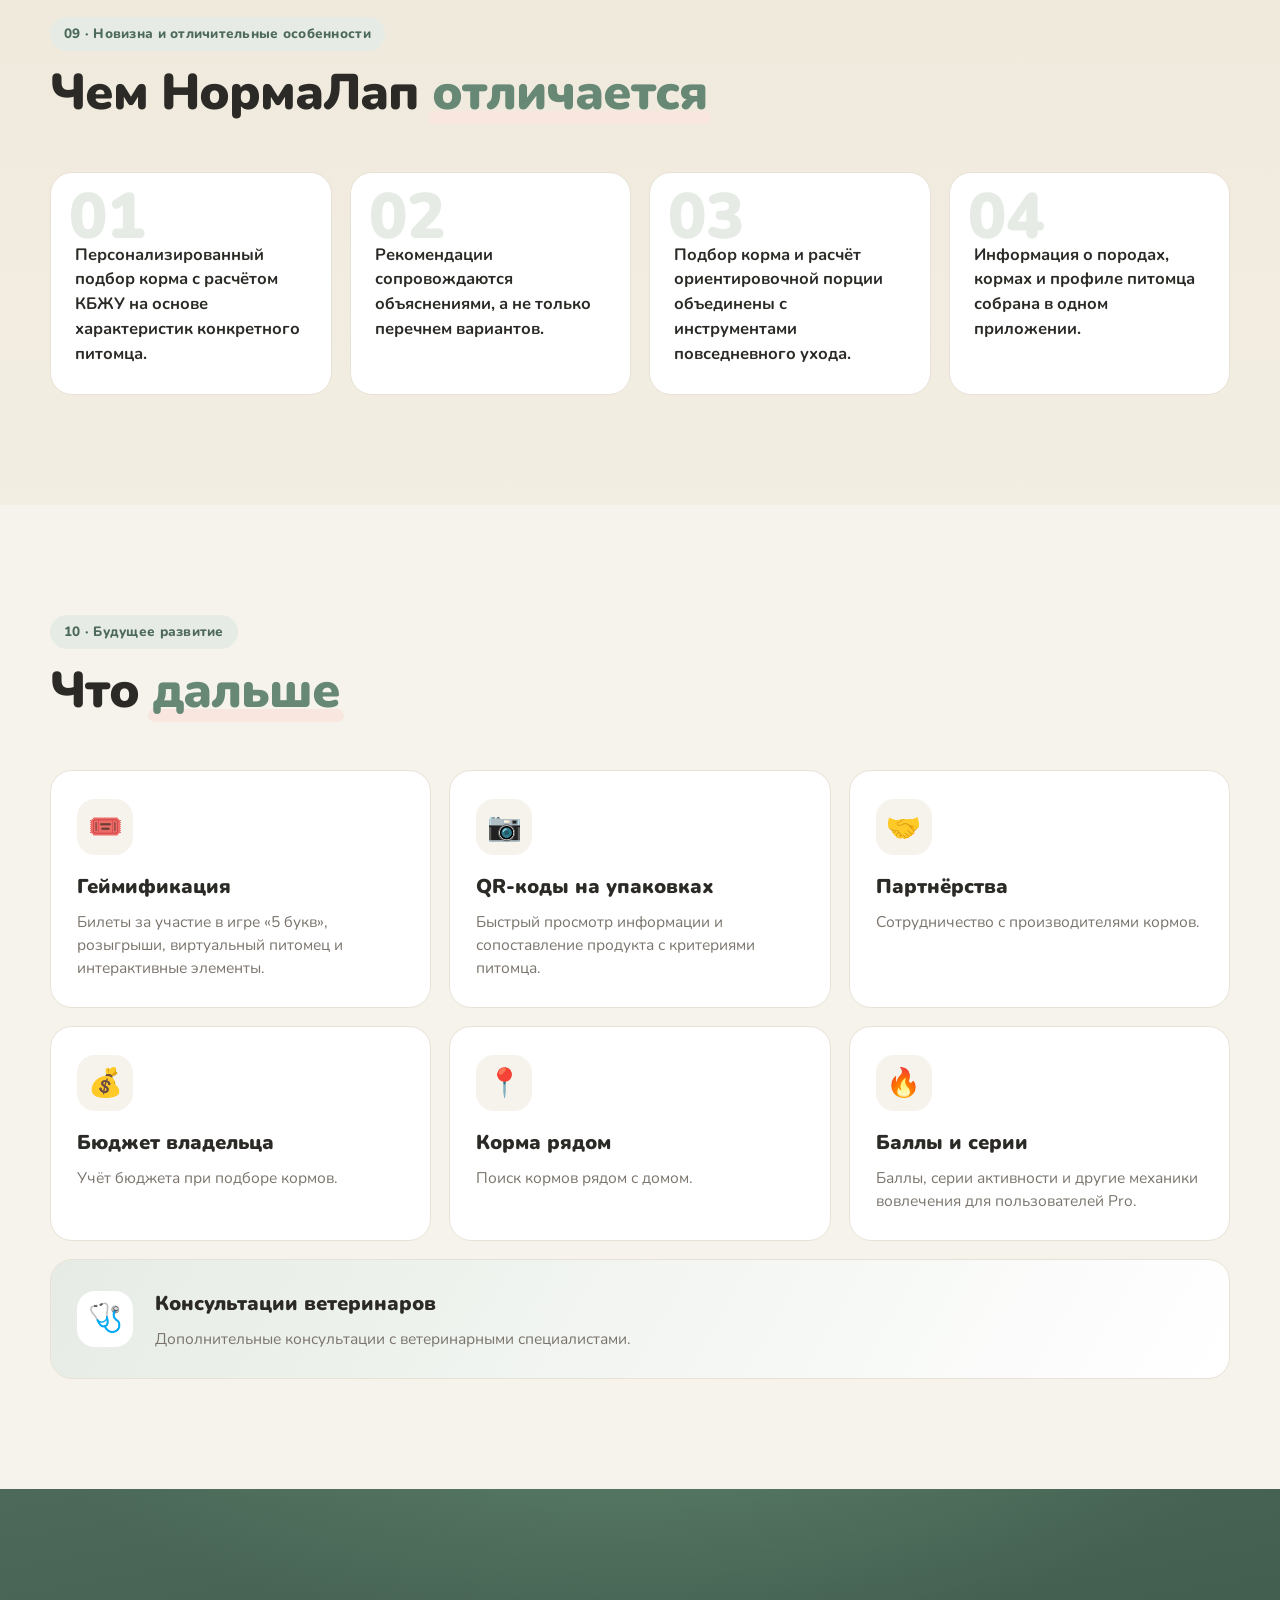
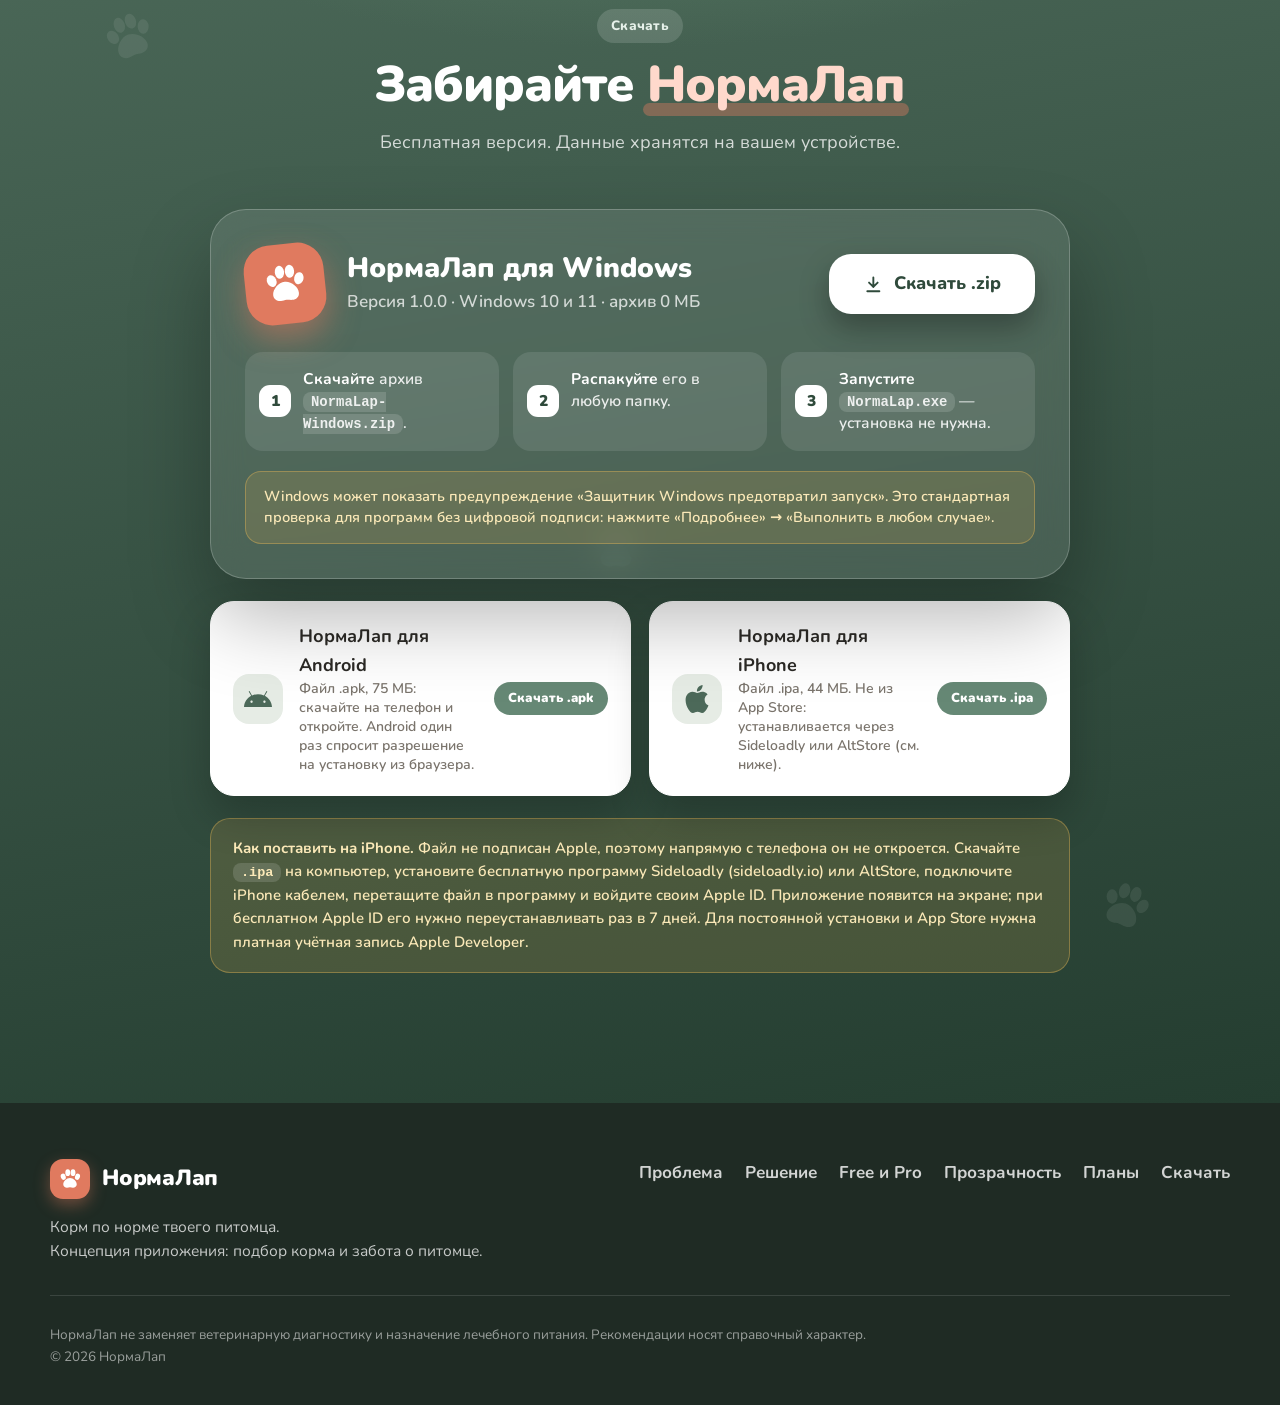
==== commit ecae8f31: "Site: iOS download card Co-authored-by: Cursor <cursoragent@cursor.com>" ====
--- a/site/index.html
+++ b/site/index.html
@@ -223,7 +223,7 @@
     <div class="devices reveal">
       <div class="devices__ic"><svg><use href="#i-check"/></svg></div>
       <p><b>Приложение доступно на разных устройствах и работает без подключения к интернету.</b></p>
-      <div class="devices__list"><span><svg class="ic"><use href="#i-win"/></svg>Компьютер</span><span><svg class="ic"><use href="#i-android"/></svg>Android</span><span class="soon"><svg class="ic"><use href="#i-apple"/></svg>iPhone — позже</span></div>
+      <div class="devices__list"><span><svg class="ic"><use href="#i-win"/></svg>Компьютер</span><span><svg class="ic"><use href="#i-android"/></svg>Android</span><span><svg class="ic"><use href="#i-apple"/></svg>iPhone</span></div>
     </div>
   </div>
 </section>
@@ -650,12 +650,14 @@
         <div><b>НормаЛап для Android</b><small>Файл .apk, 75 МБ: скачайте на телефон и откройте. Android один раз спросит разрешение на установку из браузера.</small></div>
         <span class="plat__tag plat__tag--go">Скачать .apk</span>
       </a>
-      <div class="plat reveal" style="--d:.08s">
+      <a class="plat plat--ready reveal" style="--d:.08s" href="downloads/NormaLap-iOS.ipa" download>
         <span class="plat__ic"><svg><use href="#i-apple"/></svg></span>
-        <div><b>iPhone</b><small>Появится позже, после Android</small></div>
-        <span class="plat__tag plat__tag--later">Позже</span>
-      </div>
-    </div>
+        <div><b>НормаЛап для iPhone</b><small>Файл .ipa, 44 МБ. Не из App Store: устанавливается через Sideloadly или AltStore (см. ниже).</small></div>
+        <span class="plat__tag plat__tag--go">Скачать .ipa</span>
+      </a>
+    </div>
+
+    <p class="dl__warn dl__warn--ios reveal"><b>Как поставить на iPhone.</b> Файл не подписан Apple, поэтому напрямую с телефона он не откроется. Скачайте <code>.ipa</code> на компьютер, установите бесплатную программу Sideloadly (sideloadly.io) или AltStore, подключите iPhone кабелем, перетащите файл в программу и войдите своим Apple ID. Приложение появится на экране; при бесплатном Apple ID его нужно переустанавливать раз в 7 дней. Для постоянной установки и App Store нужна платная учётная запись Apple Developer.</p>
   </div>
 </section>
 
--- a/site/style.css
+++ b/site/style.css
@@ -496,6 +496,7 @@
 .plat--ready:hover { transform: translateY(-3px); box-shadow: 0 28px 50px rgba(0,0,0,.28); }
 .plat--ready .plat__ic { background: var(--sage-l); color: var(--sage-d); }
 .plat--ready small { color: var(--muted); }
+.dl__warn--ios { max-width: 860px; margin: 22px auto 0; padding: 18px 22px; border-radius: 20px; font-size: 15px; line-height: 1.55; }
 .plat__tag--go { background: var(--sage); color: #fff; white-space: nowrap; }
 
 /* Footer */
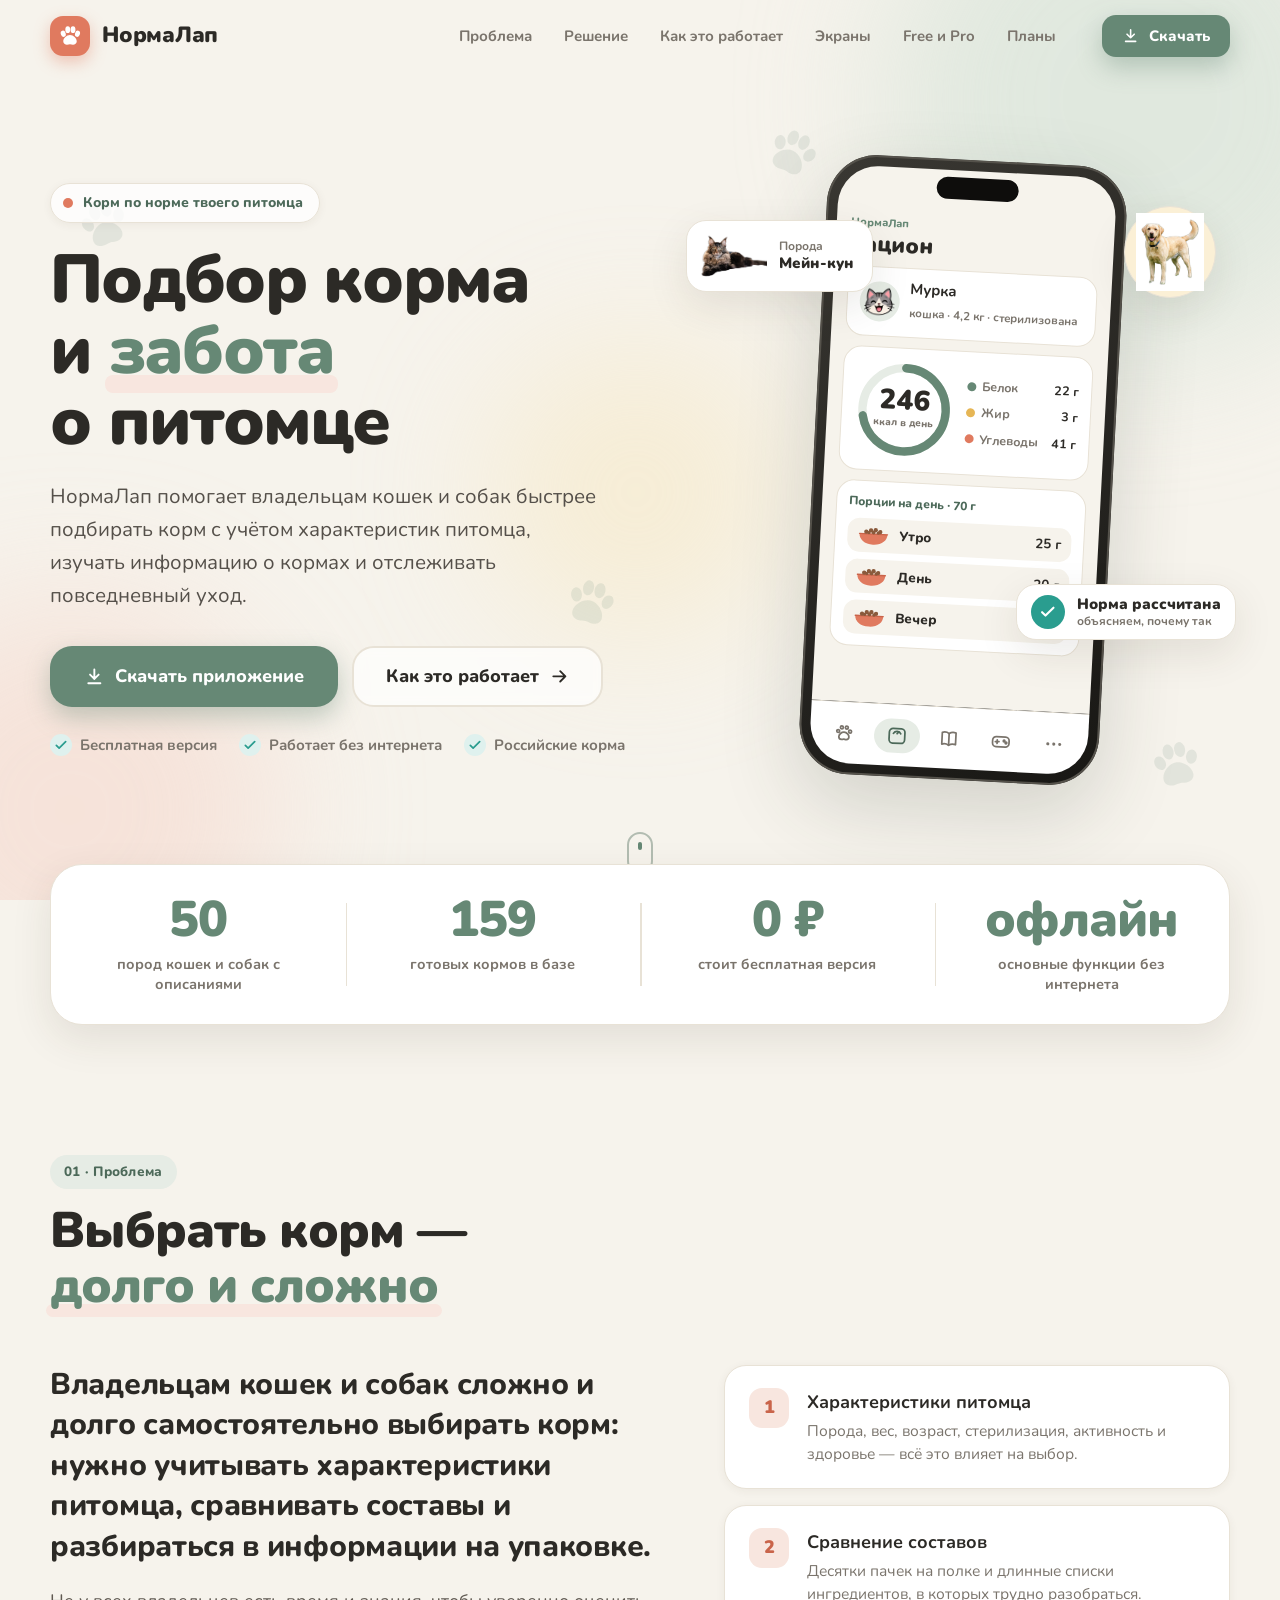
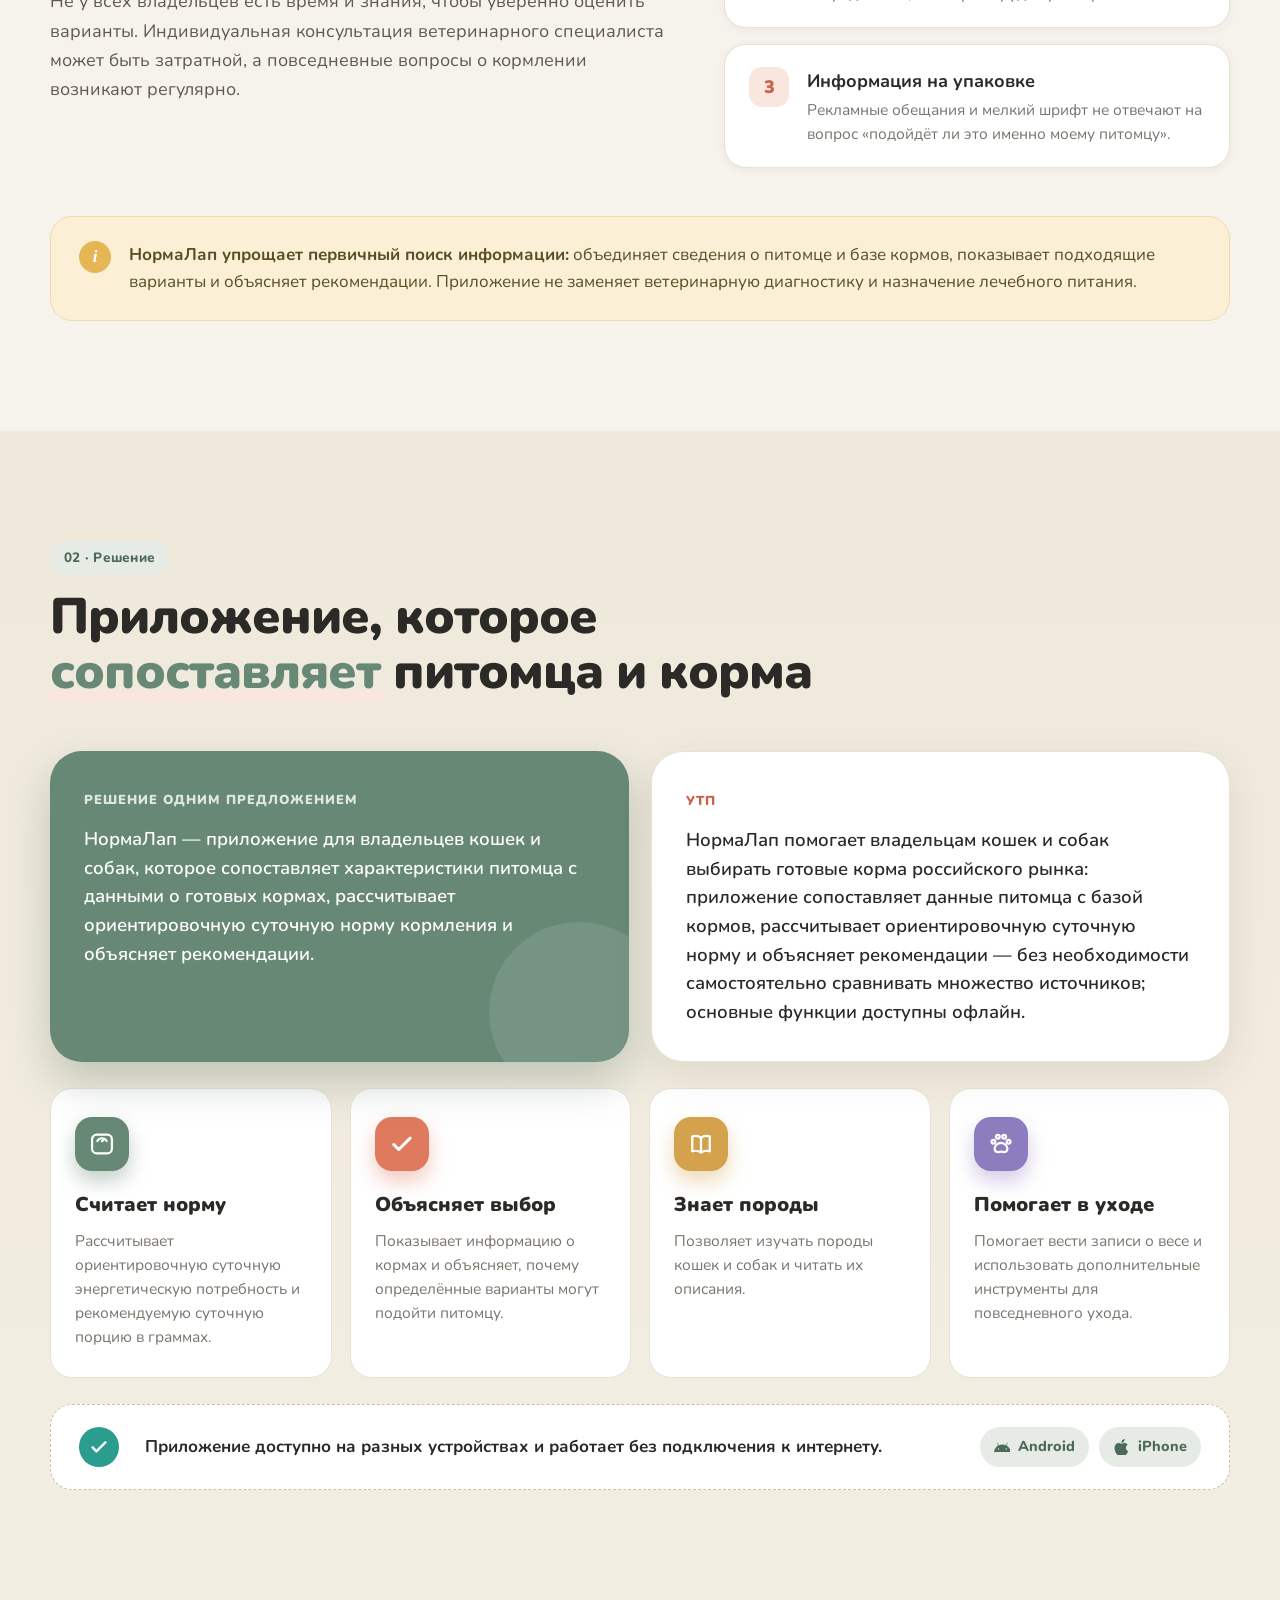
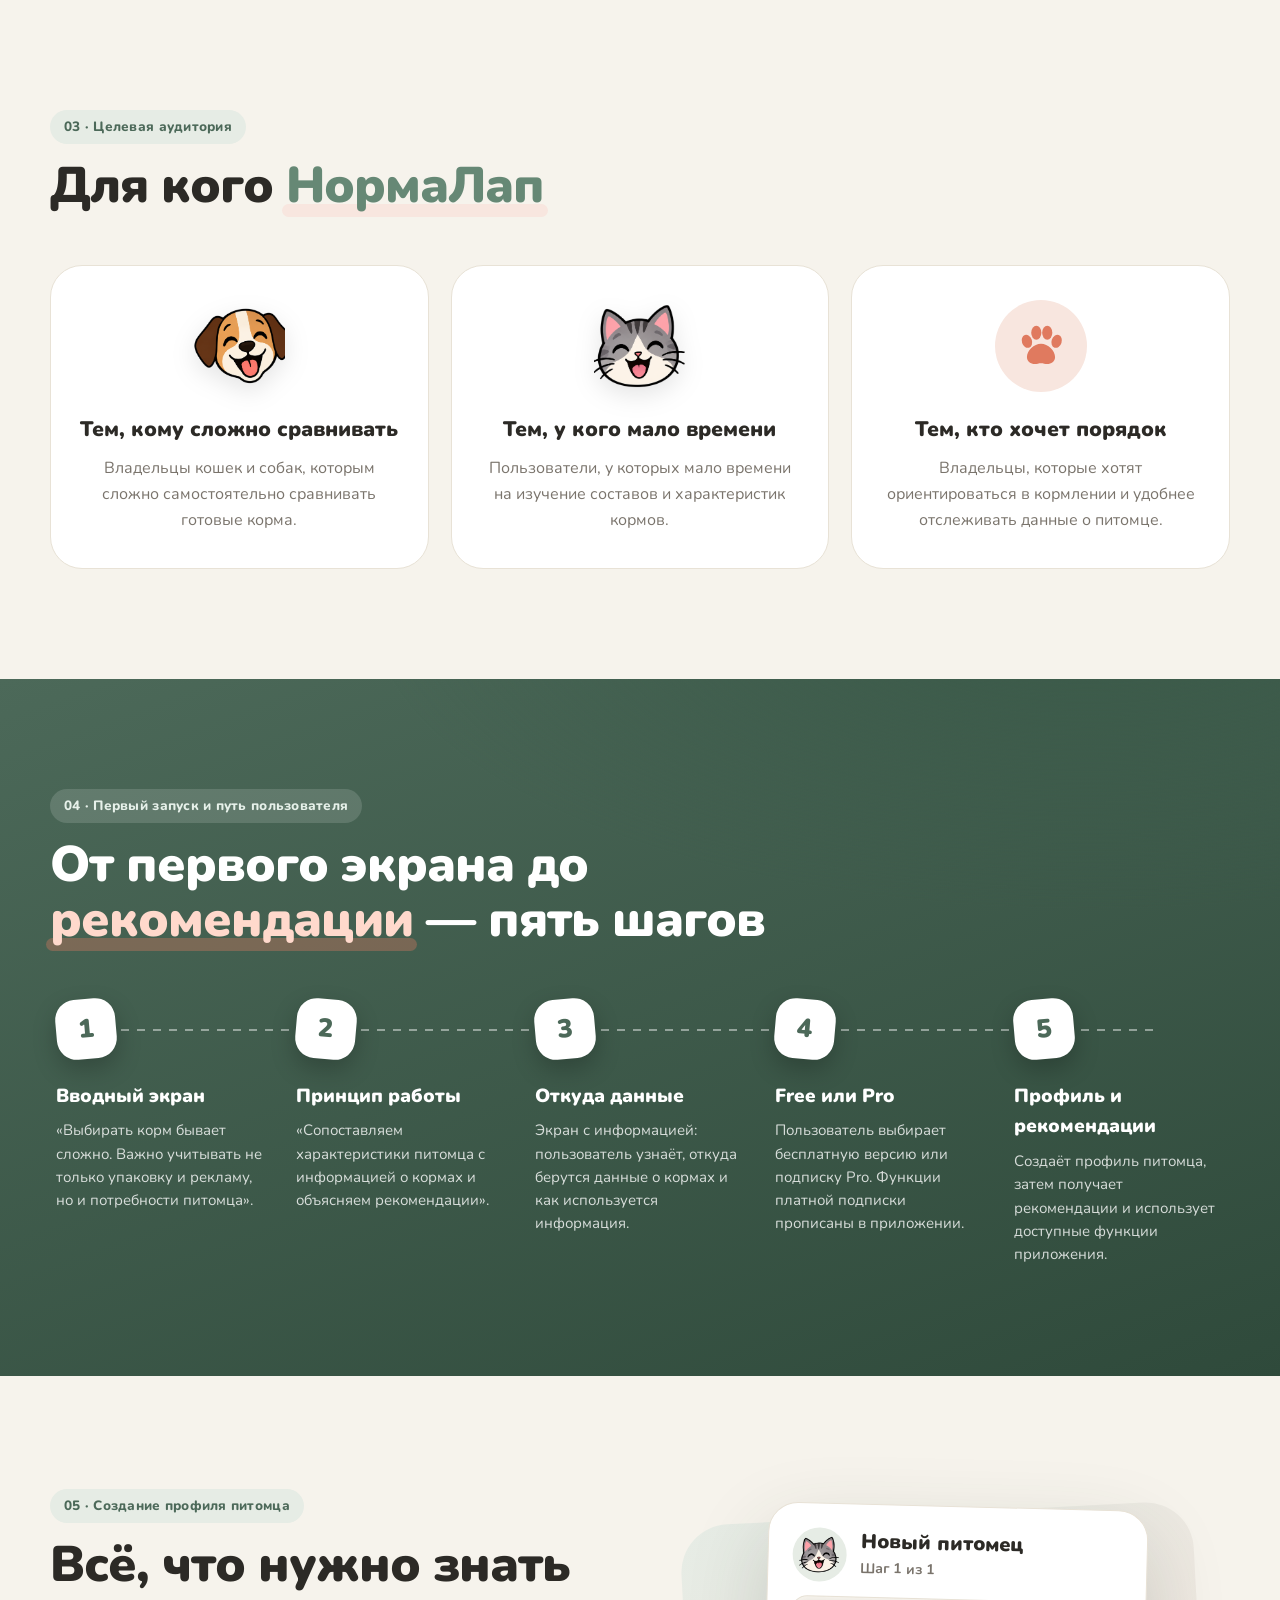
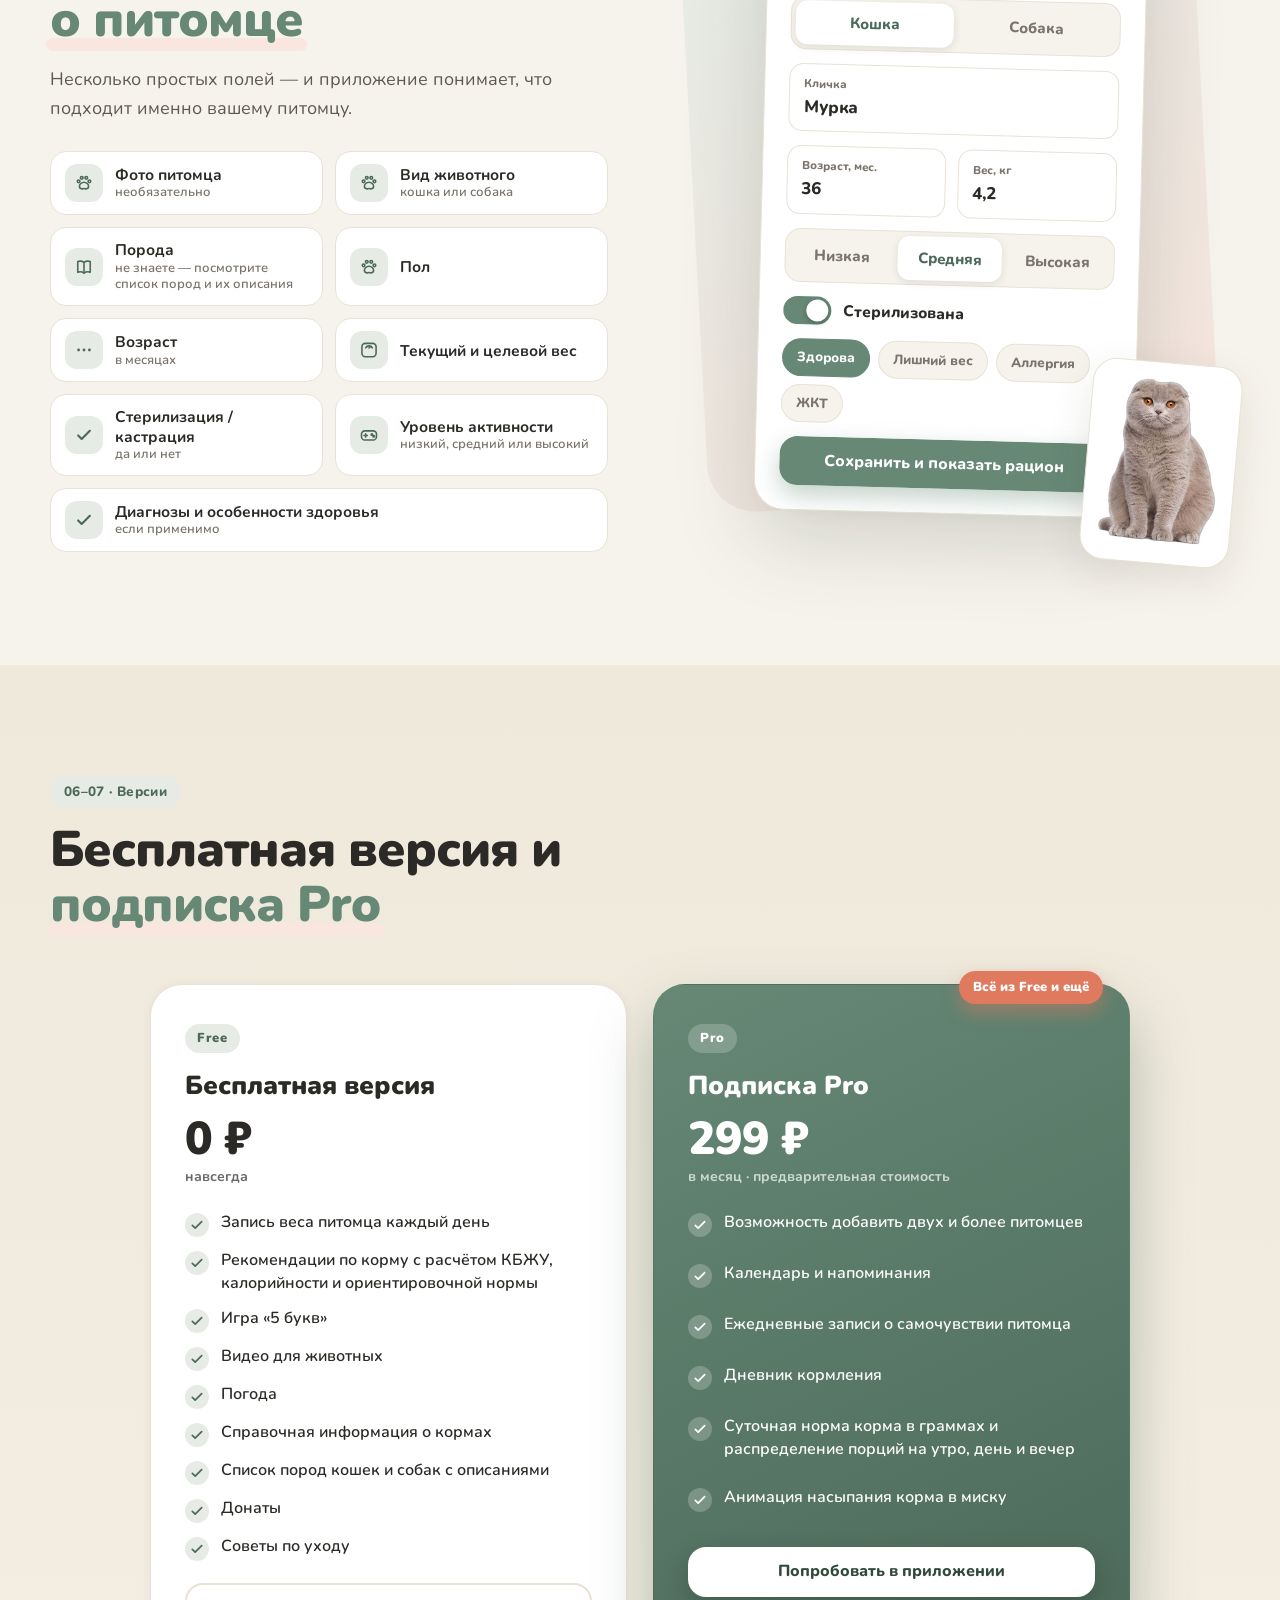
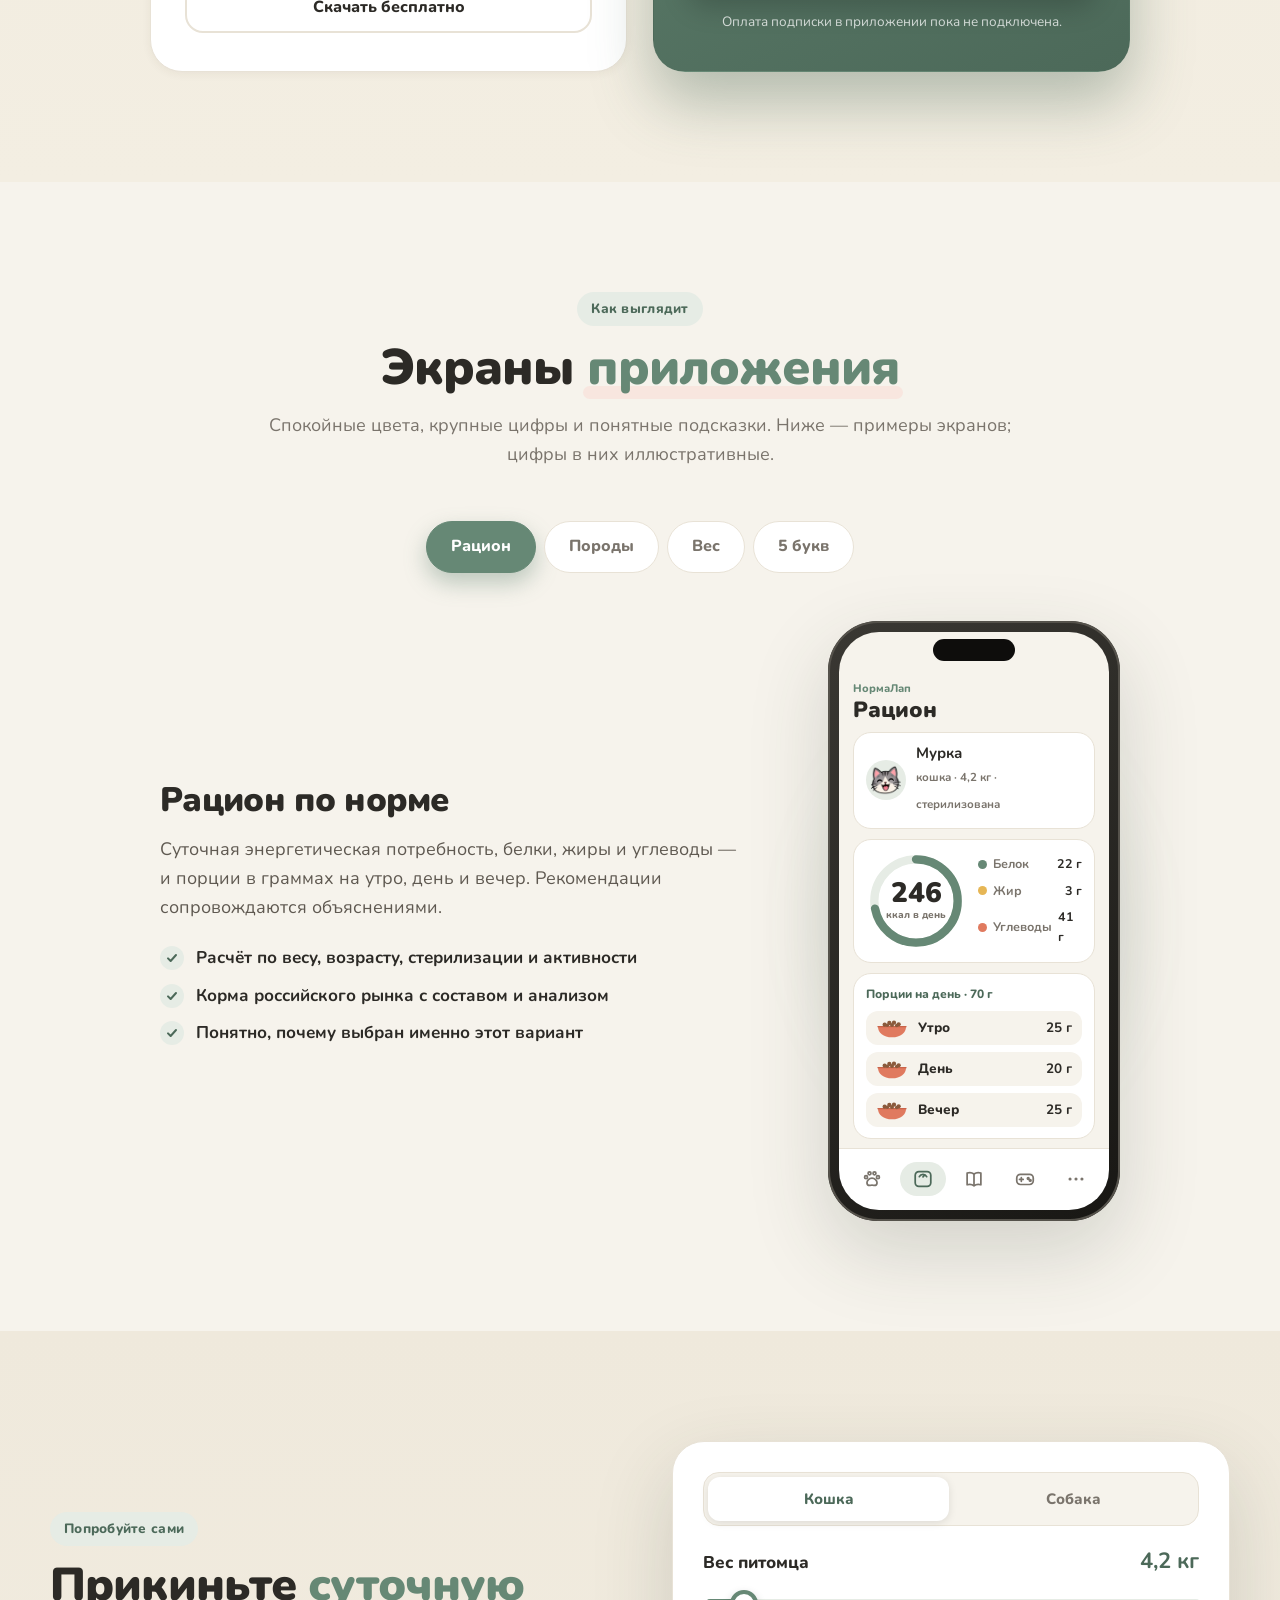
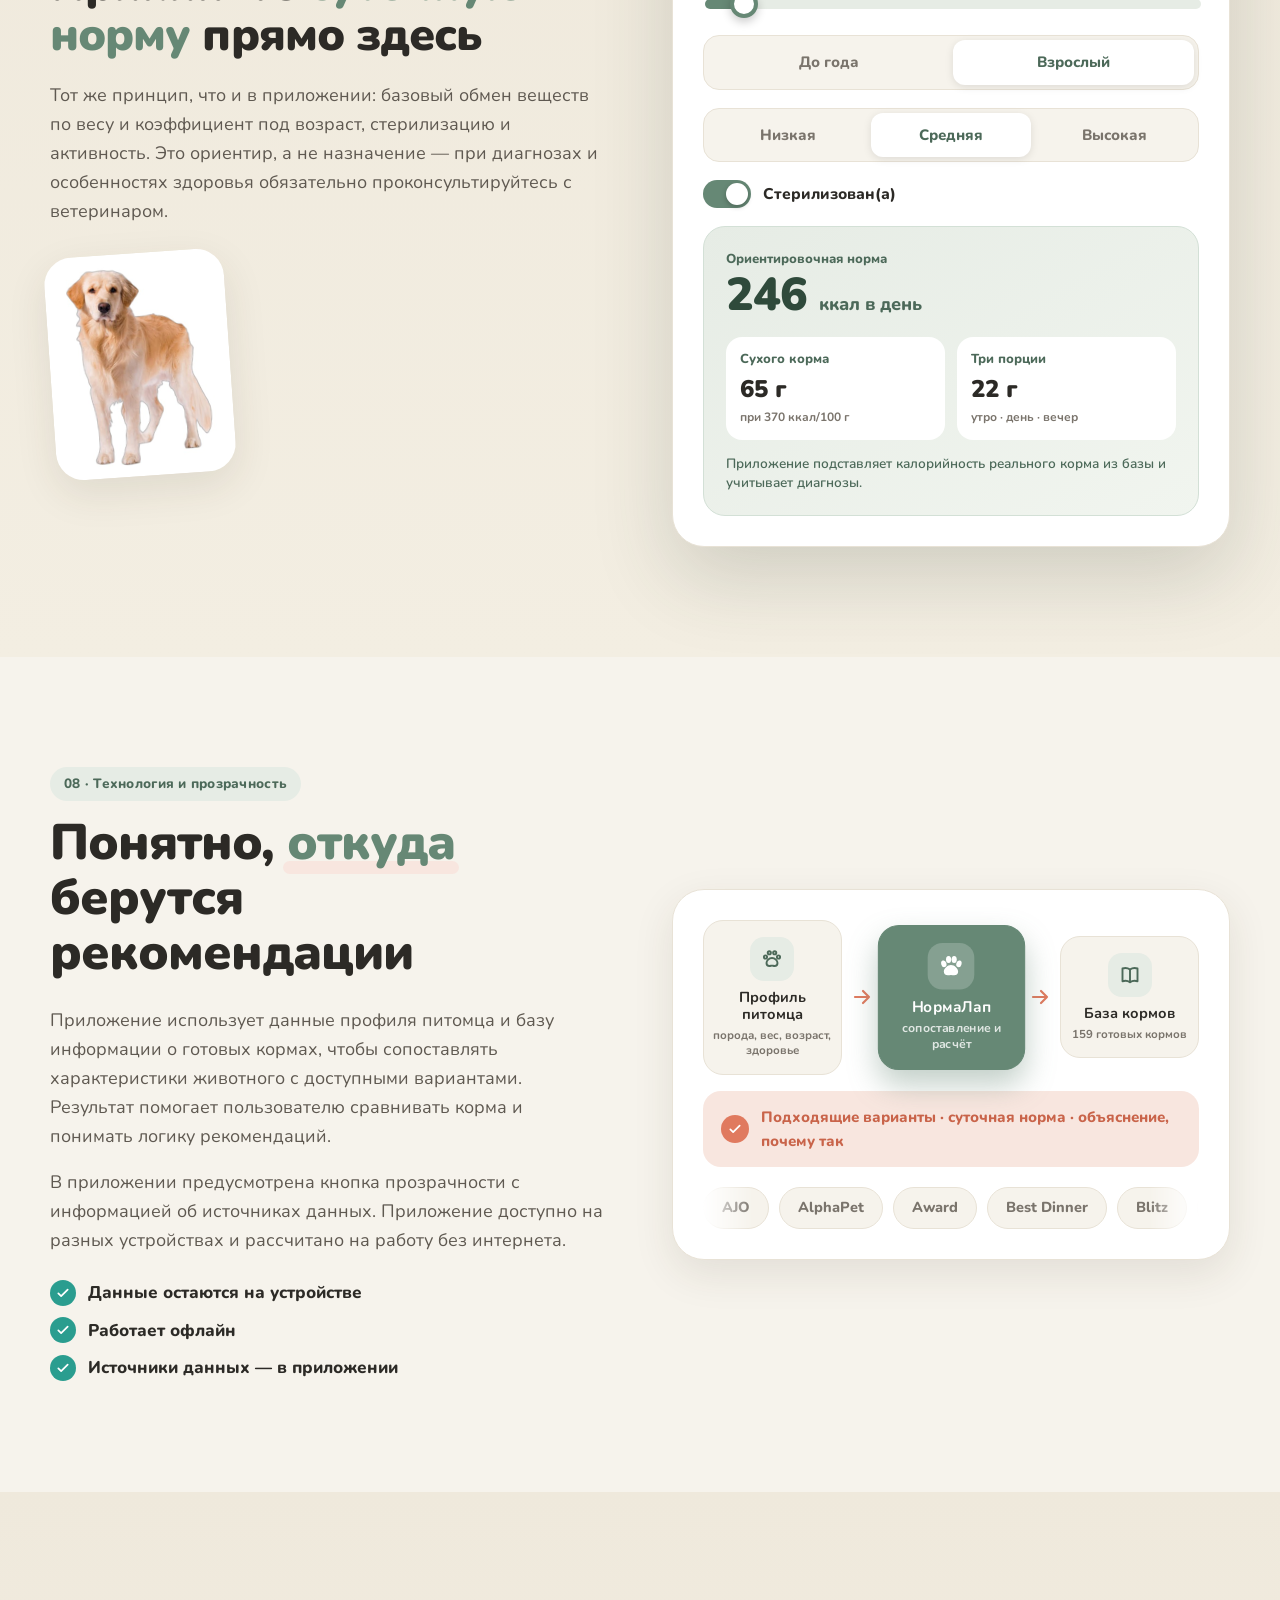
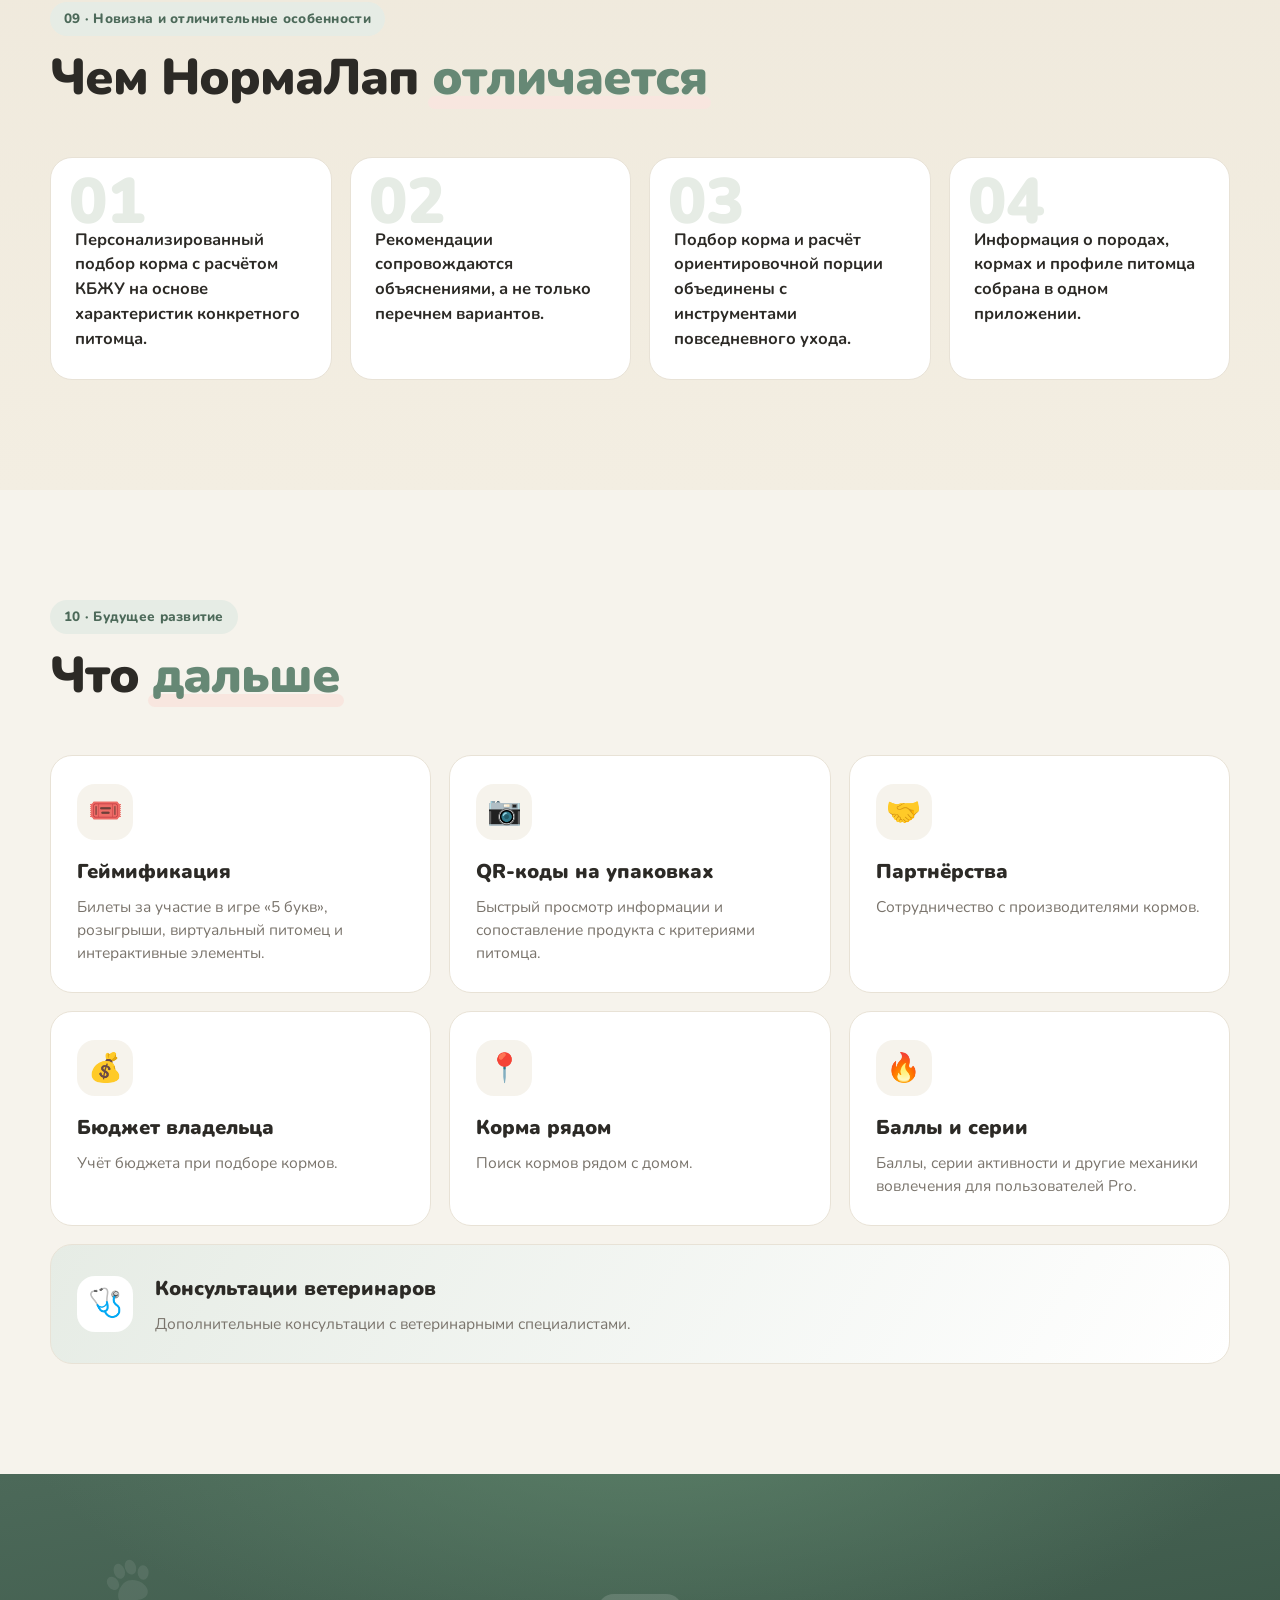
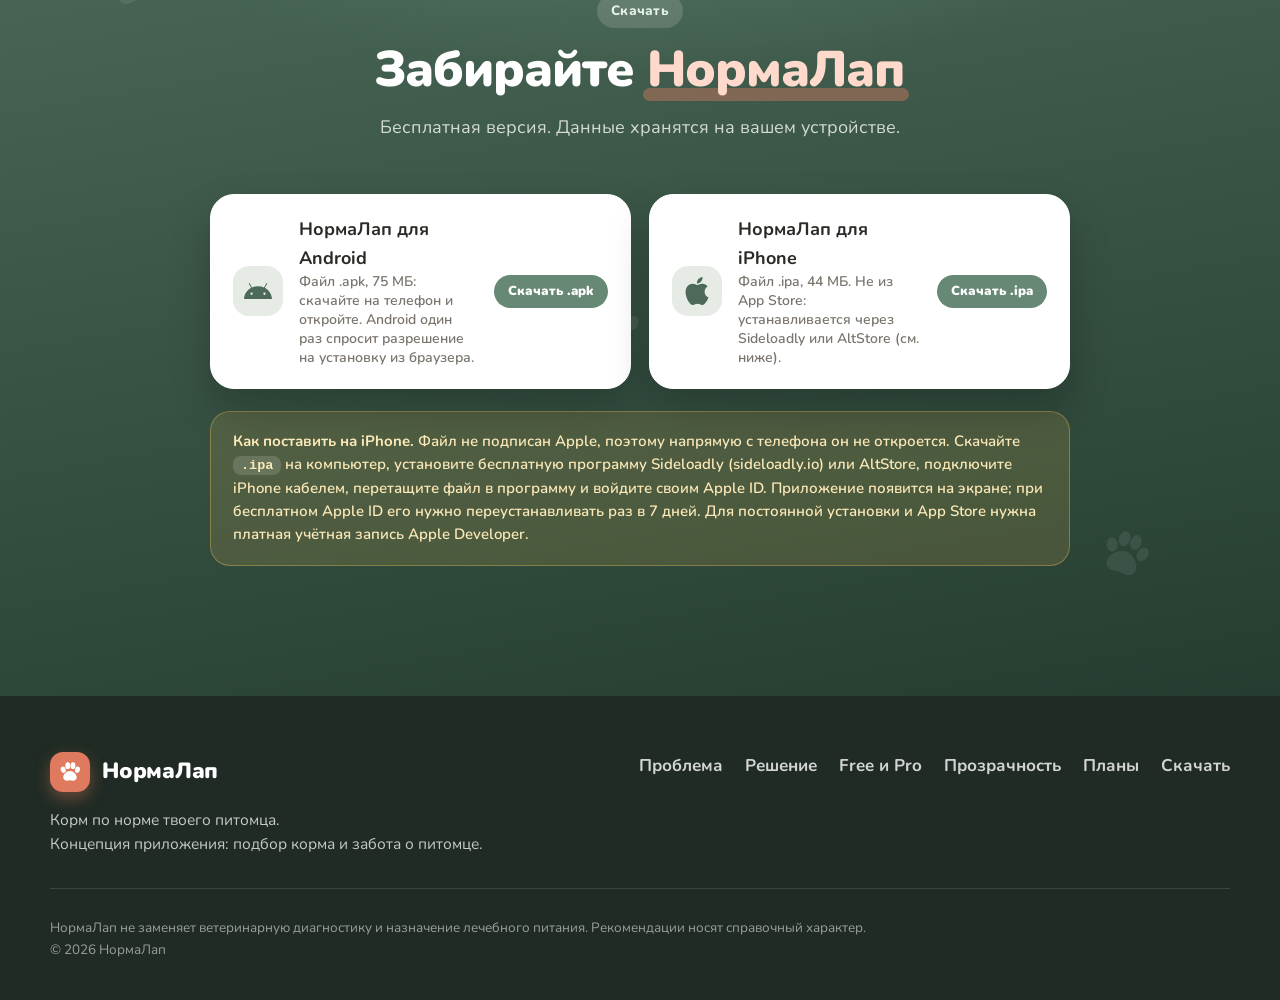
==== commit ace36ddd: "Site: remove Windows zip download Co-authored-by: Cursor <cursoragent@cursor.com>" ====
--- a/site/index.html
+++ b/site/index.html
@@ -81,7 +81,7 @@
       <h1 class="reveal" style="--d:.05s">Подбор корма и&nbsp;<em>забота</em> о&nbsp;питомце</h1>
       <p class="lead reveal" style="--d:.1s">НормаЛап помогает владельцам кошек и собак быстрее подбирать корм с учётом характеристик питомца, изучать информацию о кормах и отслеживать повседневный уход.</p>
       <div class="hero__cta reveal" style="--d:.15s">
-        <a href="#download" class="btn btn--primary btn--lg"><svg class="ic"><use href="#i-win"/></svg>Скачать для Windows</a>
+        <a href="#download" class="btn btn--primary btn--lg"><svg class="ic"><use href="#i-down"/></svg>Скачать приложение</a>
         <a href="#how" class="btn btn--ghost btn--lg">Как это работает<svg class="ic"><use href="#i-arrow"/></svg></a>
       </div>
       <ul class="hero__chips reveal" style="--d:.2s">
@@ -223,7 +223,7 @@
     <div class="devices reveal">
       <div class="devices__ic"><svg><use href="#i-check"/></svg></div>
       <p><b>Приложение доступно на разных устройствах и работает без подключения к интернету.</b></p>
-      <div class="devices__list"><span><svg class="ic"><use href="#i-win"/></svg>Компьютер</span><span><svg class="ic"><use href="#i-android"/></svg>Android</span><span><svg class="ic"><use href="#i-apple"/></svg>iPhone</span></div>
+      <div class="devices__list"><span><svg class="ic"><use href="#i-android"/></svg>Android</span><span><svg class="ic"><use href="#i-apple"/></svg>iPhone</span></div>
     </div>
   </div>
 </section>
@@ -625,25 +625,6 @@
       <p>Бесплатная версия. Данные хранятся на вашем устройстве.</p>
     </header>
 
-    <div class="dl reveal">
-      <div class="dl__main">
-        <span class="dl__logo"><svg><use href="#paw"/></svg></span>
-        <div class="dl__info">
-          <h3>НормаЛап для Windows</h3>
-          <p>Версия 1.0.0 · Windows 10 и 11 · <span id="dlSize">архив с приложением</span></p>
-        </div>
-        <a class="btn btn--light btn--lg dl__btn" href="downloads/NormaLap-Windows.zip" download>
-          <svg class="ic"><use href="#i-down"/></svg>Скачать .zip
-        </a>
-      </div>
-      <ol class="dl__steps">
-        <li><b>Скачайте</b> архив <code>NormaLap-Windows.zip</code>.</li>
-        <li><b>Распакуйте</b> его в любую папку.</li>
-        <li><b>Запустите</b> <code>NormaLap.exe</code> — установка не нужна.</li>
-      </ol>
-      <p class="dl__warn">Windows может показать предупреждение «Защитник Windows предотвратил запуск». Это стандартная проверка для программ без цифровой подписи: нажмите «Подробнее» → «Выполнить в любом случае».</p>
-    </div>
-
     <div class="platforms">
       <a class="plat plat--ready reveal" href="downloads/NormaLap-Android.apk" download>
         <span class="plat__ic"><svg><use href="#i-android"/></svg></span>
